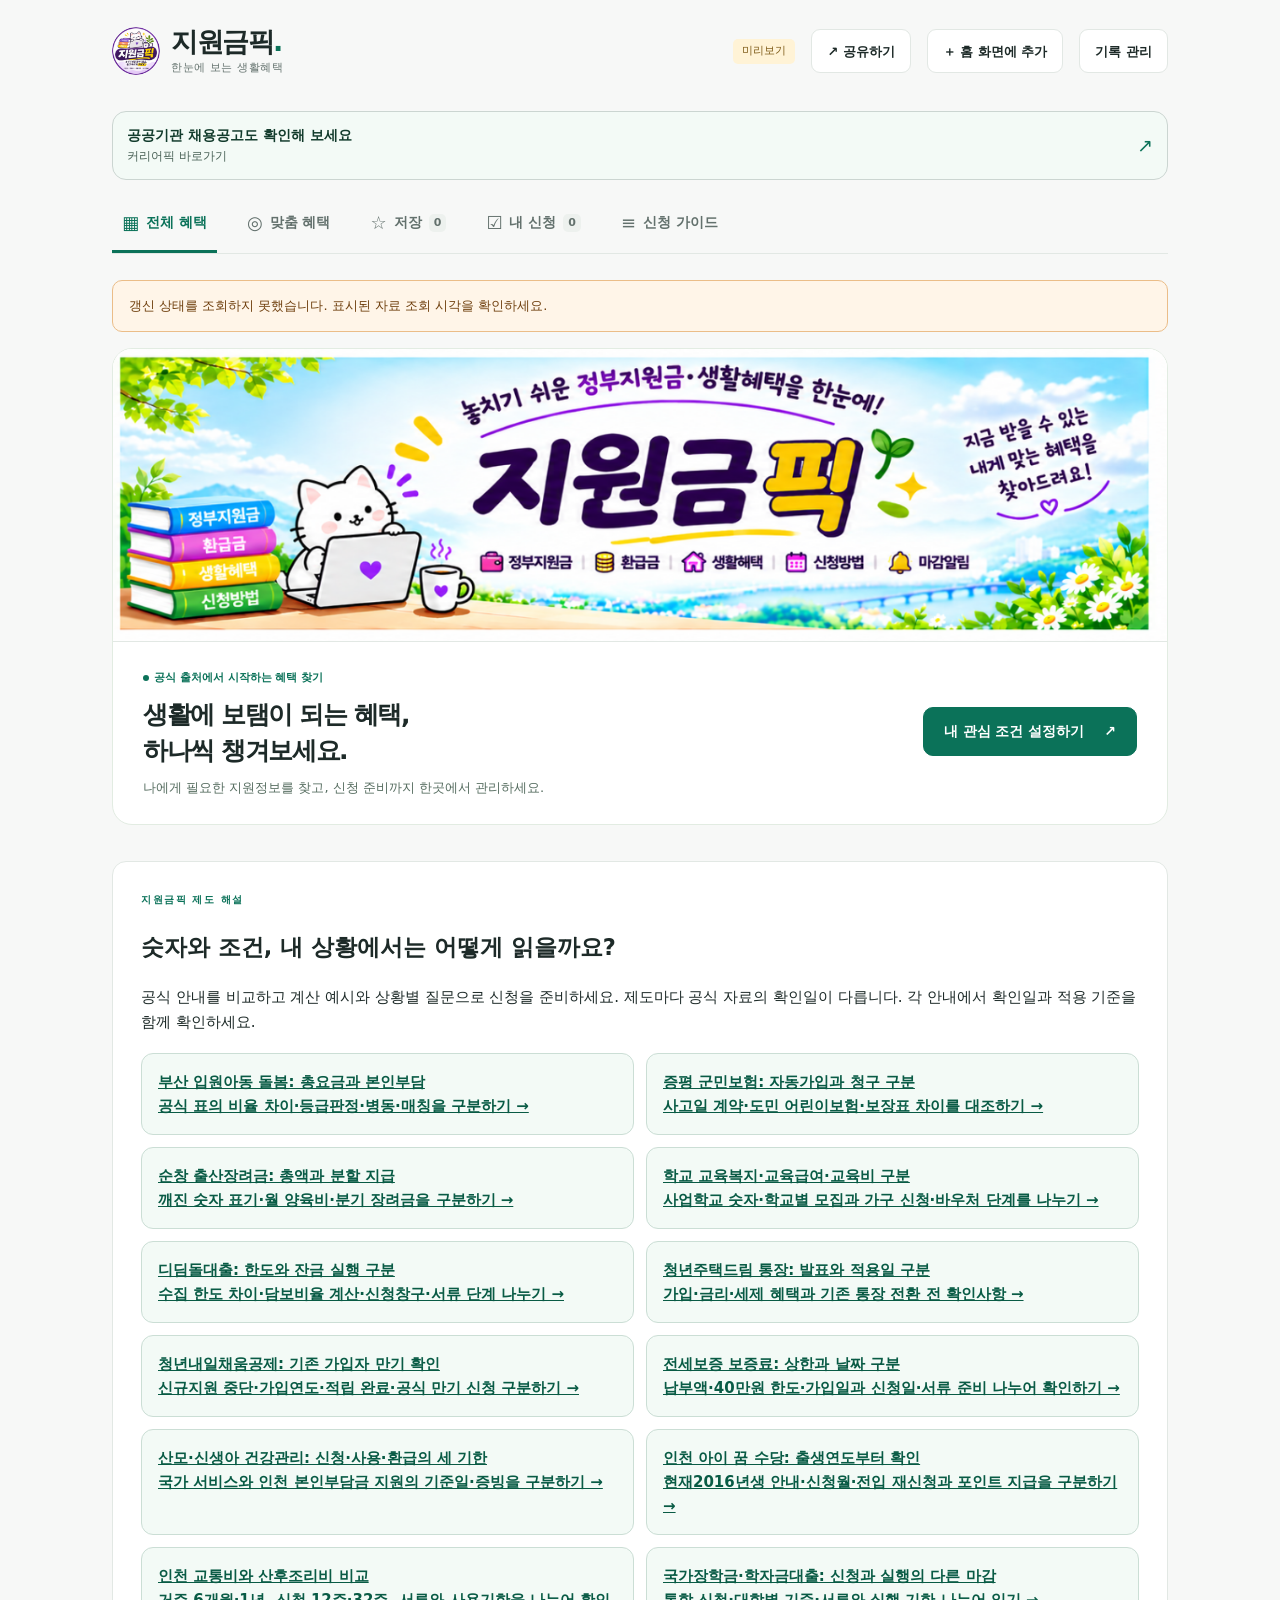
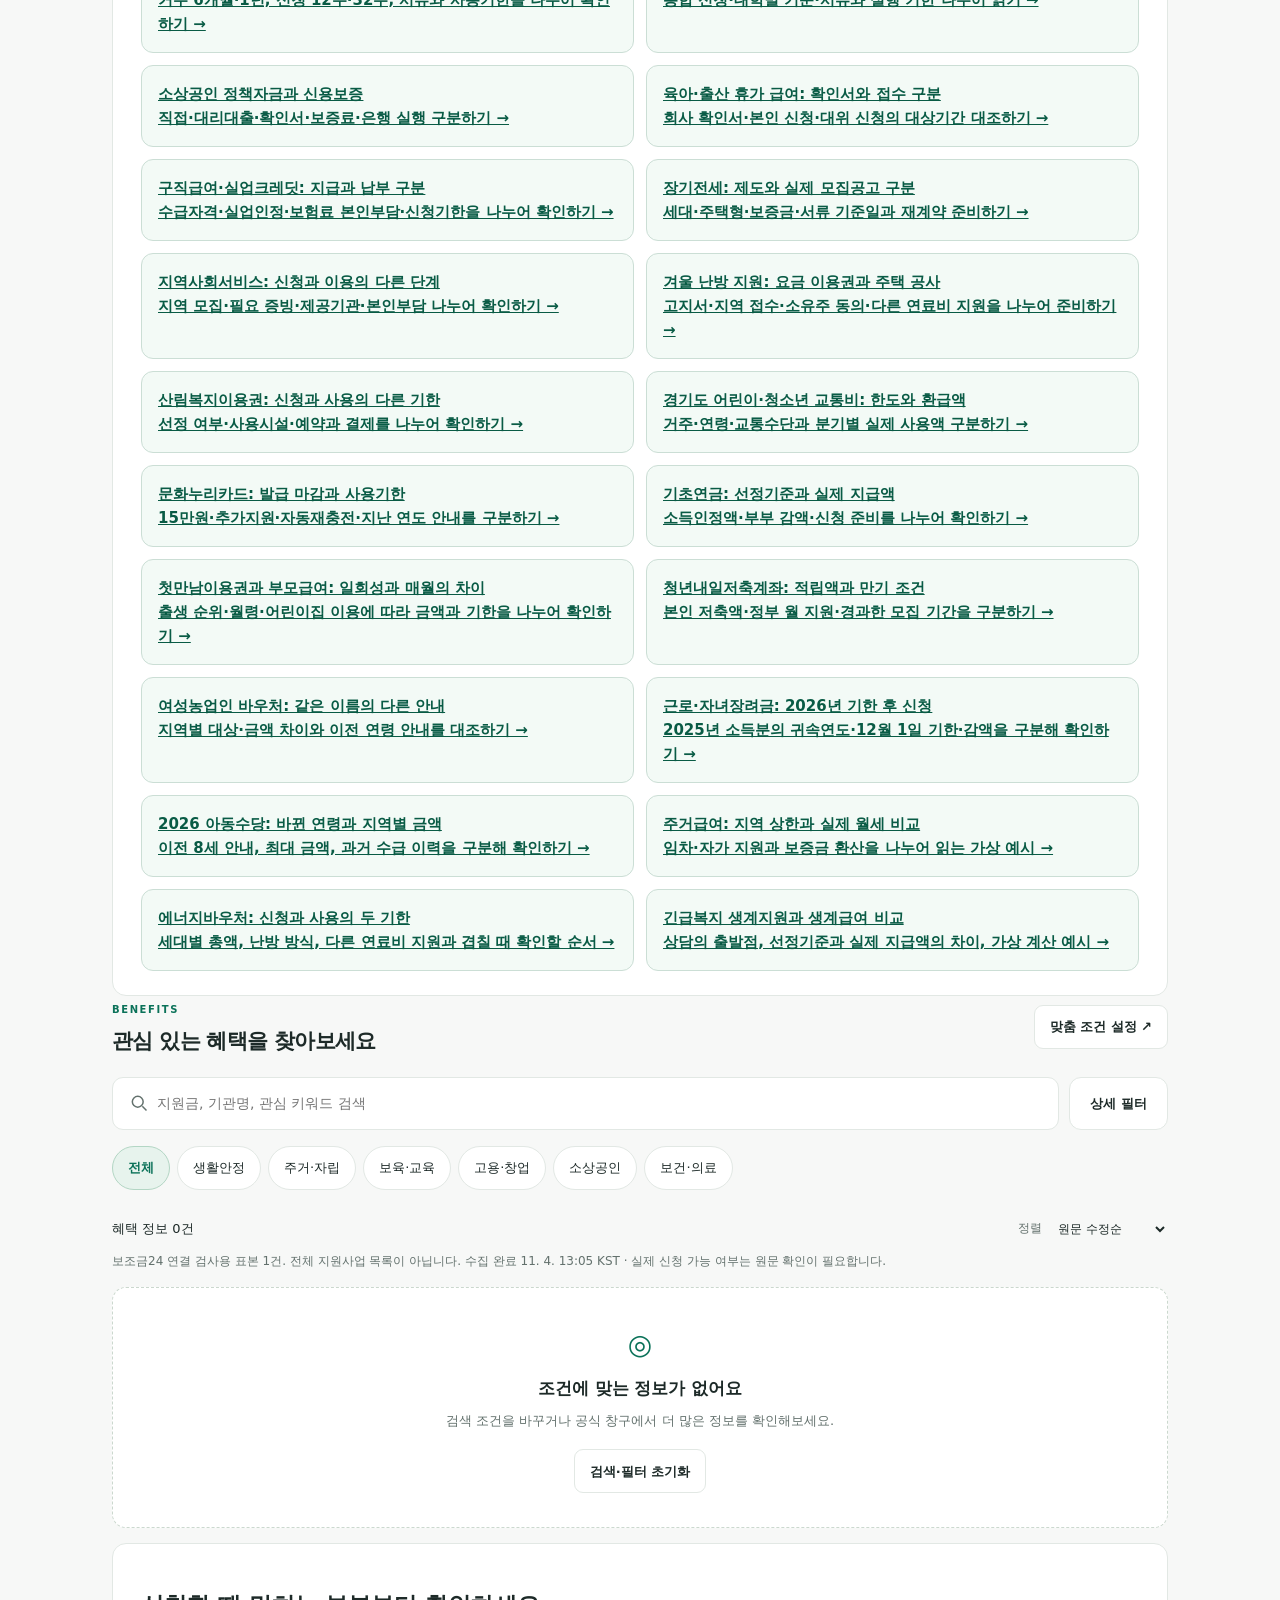
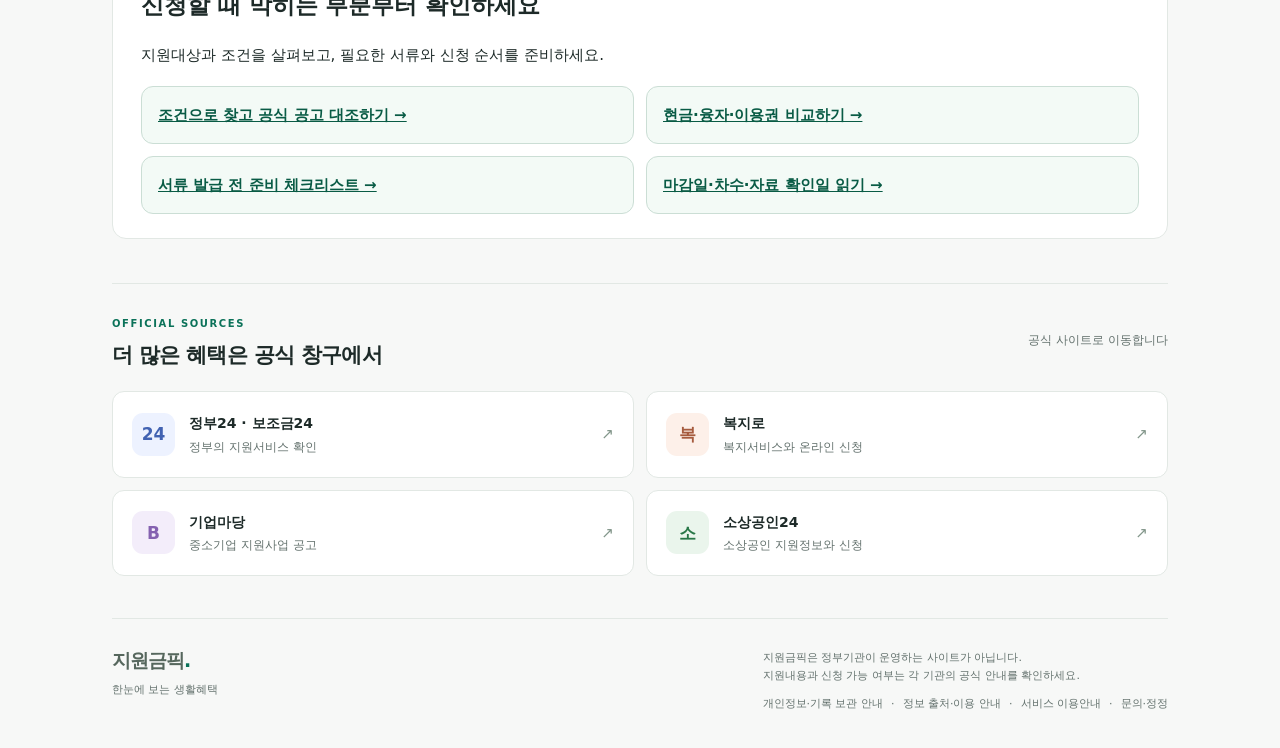
==== index.html @ d8378f36 "content: explain three source amount ambiguities without rewriting raw benefits" ====
<!doctype html>
<html lang="ko" data-theme="light">
<head>
  <meta charset="utf-8">
  <meta name="viewport" content="width=device-width, initial-scale=1, viewport-fit=cover">
  <title>지원금픽 · 한눈에 보는 생활혜택</title>
  <meta name="description" content="정부지원금, 생활혜택과 소상공인 지원정보를 공식 출처로 확인하고 관심 혜택과 신청 준비를 관리하세요.">
  <meta name="theme-color" content="#0b7259">
  <meta name="robots" content="noindex,nofollow">
  <link rel="icon" href="supportpick-badge.png" type="image/png">
  <link rel="stylesheet" href="careerpick-base.css">
  <link rel="stylesheet" href="styles.css?v=20261106-delete2">
  <link rel="manifest" href="manifest.webmanifest">
  <link rel="apple-touch-icon" href="app-icon-180.png">
  <meta name="apple-mobile-web-app-title" content="지원금픽">
  <script src="app-features.js" defer></script>
  <script src="data.js" defer></script>
  <script src="feed-loader.js" defer></script>
  <script src="core.js" defer></script>
  <script src="editorial-data.js" defer></script>
  <script src="editorials.js" defer></script>
  <script src="app.js?v=20261106-delete2" defer></script>

<style id="cross-site-banner-style">.cross-site-banner{display:flex;align-items:center;justify-content:space-between;gap:12px;margin:14px auto;padding:12px 14px;border:1px solid #cbd5d1;border-radius:14px;background:#f3faf6;color:#123b2c;text-decoration:none;max-width:1100px}.cross-site-banner:hover,.cross-site-banner:focus-visible{outline:2px solid #0b7259;outline-offset:2px}.cross-site-banner strong{display:block;font-size:14px}.cross-site-banner small{display:block;font-size:12px;color:#4a6257}.cross-site-arrow{font-size:19px;color:#0b7259}@media(max-width:420px){.cross-site-banner{margin:10px 12px;padding:10px 12px}.cross-site-banner strong{font-size:13px}}</style>
</head>
<body>
<a class="skip" href="#main">본문 바로가기</a>
<div class="site-shell">
  <header class="header">
    <a class="brand" href="./" aria-label="지원금픽 처음으로"><img class="brand-badge" src="supportpick-badge.png" width="48" height="48" alt=""><span><strong>지원금픽<span class="brand-dot">.</span></strong><small>한눈에 보는 생활혜택</small></span></a>
    <div class="header-actions"><span class="preview-tag">미리보기</span><button class="quiet" type="button" data-share-site aria-label="지원금픽 공유하기">↗ 공유하기</button><button class="quiet" type="button" data-install-app>＋ 홈 화면에 추가</button><button class="quiet" id="recordsButton">기록 관리</button></div>
  </header>
<a class="cross-site-banner" href="https://kllollain-max.github.io/careerpick/?utm_source=supportpick&amp;utm_medium=referral&amp;utm_campaign=cross_site_banner" target="_blank" rel="noopener noreferrer" aria-label="커리어픽 새 탭에서 열기"><span><strong>공공기관 채용공고도 확인해 보세요</strong><small>커리어픽 바로가기</small></span><span class="cross-site-arrow" aria-hidden="true">↗</span></a>

  <nav class="main-nav" aria-label="주요 메뉴">
    <button data-tab="all" aria-current="page"><span class="nav-icon" aria-hidden="true">▦</span>전체 혜택</button>
    <button data-tab="matched"><span class="nav-icon" aria-hidden="true">◎</span>맞춤 혜택</button>
    <button data-tab="saved"><span class="nav-icon" aria-hidden="true">☆</span>저장<span id="savedCount" class="nav-count">0</span></button>
    <button data-tab="apps"><span class="nav-icon" aria-hidden="true">☑</span>내 신청<span id="appCount" class="nav-count">0</span></button>
    <button data-tab="guide"><span class="nav-icon" aria-hidden="true">≡</span>신청 가이드</button>
  </nav>
  <main id="main" tabindex="-1">
    <div id="storageWarning" class="warning" role="alert" hidden></div>
    <div id="feedWarning" class="warning" role="status" hidden></div>
    <section class="hero hero-branded" id="hero">
      <div class="brand-banner"><img src="supportpick-banner.png" width="2048" height="682" alt="지원금픽 — 정부지원금·환급금·생활혜택·신청방법" fetchpriority="high" decoding="async"></div>
      <div class="hero-content"><div class="hero-copy"><span class="eyebrow"><span class="status-dot"></span>공식 출처에서 시작하는 혜택 찾기</span><h1>생활에 보탬이 되는 혜택,<br>하나씩 챙겨보세요.</h1><p>나에게 필요한 지원정보를 찾고,<br class="mobile-only"> 신청 준비까지 한곳에서 관리하세요.</p></div><button class="primary" id="heroMatch">내 관심 조건 설정하기 <span aria-hidden="true">↗</span></button></div>

    </section>
    <section class="detail-block guide-hub" id="benefitAnalysis" aria-labelledby="analysisTitle"><span class="eyebrow">지원금픽 제도 해설</span><h2 id="analysisTitle">숫자와 조건, 내 상황에서는 어떻게 읽을까요?</h2><p>공식 안내를 비교하고 계산 예시와 상황별 질문으로 신청을 준비하세요. 제도마다 공식 자료의 확인일이 다릅니다. 각 안내에서 확인일과 적용 기준을 함께 확인하세요.</p><div class="guide-links"><a href="guides/busan-child-care-fee-vs-copayment-2026.html"><strong>부산 입원아동 돌봄: 총요금과 본인부담</strong><br>공식 표의 비율 차이·등급판정·병동·매칭을 구분하기 →</a><a href="guides/jeungpyeong-insurance-contract-vs-claim-2026.html"><strong>증평 군민보험: 자동가입과 청구 구분</strong><br>사고일 계약·도민 어린이보험·보장표 차이를 대조하기 →</a><a href="guides/sunchang-birth-total-vs-installments-2026.html"><strong>순창 출산장려금: 총액과 분할 지급</strong><br>깨진 숫자 표기·월 양육비·분기 장려금을 구분하기 →</a><a href="guides/school-welfare-vs-education-benefit-2026.html"><strong>학교 교육복지·교육급여·교육비 구분</strong><br>사업학교 숫자·학교별 모집과 가구 신청·바우처 단계를 나누기 →</a><a href="guides/didimdol-cap-collateral-and-closing-2026.html"><strong>디딤돌대출: 한도와 잔금 실행 구분</strong><br>수집 한도 차이·담보비율 계산·신청창구·서류 단계 나누기 →</a><a href="guides/youth-housing-account-announcement-tax-conversion-2026.html"><strong>청년주택드림 통장: 발표와 적용일 구분</strong><br>가입·금리·세제 혜택과 기존 통장 전환 전 확인사항 →</a><a href="guides/youth-mutual-aid-closed-enrollment-maturity-2026.html"><strong>청년내일채움공제: 기존 가입자 만기 확인</strong><br>신규지원 중단·가입연도·적립 완료·공식 만기 신청 구분하기 →</a><a href="guides/rental-guarantee-fee-cap-and-dates-2026.html"><strong>전세보증 보증료: 상한과 날짜 구분</strong><br>납부액·40만원 한도·가입일과 신청일·서류 준비 나누어 확인하기 →</a><a href="guides/maternal-service-application-use-refund-2026.html"><strong>산모·신생아 건강관리: 신청·사용·환급의 세 기한</strong><br>국가 서비스와 인천 본인부담금 지원의 기준일·증빙을 구분하기 →</a><a href="guides/incheon-child-dream-birth-year-2026.html"><strong>인천 아이 꿈 수당: 출생연도부터 확인</strong><br>현재2016년생 안내·신청월·전입 재신청과 포인트 지급을 구분하기 →</a><a href="guides/incheon-pregnancy-transport-vs-postpartum-2026.html"><strong>인천 교통비와 산후조리비 비교</strong><br>거주 6개월·1년, 신청 12주·32주, 서류와 사용기한을 나누어 확인하기 →</a><a href="guides/scholarships-vs-student-loan-steps-2026.html"><strong>국가장학금·학자금대출: 신청과 실행의 다른 마감</strong><br>통합 신청·대학별 기준·서류와 실행 기한 나누어 읽기 →</a><a href="guides/small-business-loan-vs-guarantee-2026.html"><strong>소상공인 정책자금과 신용보증</strong><br>직접·대리대출·확인서·보증료·은행 실행 구분하기 →</a><a href="guides/leave-benefit-claim-checklist-2026.html"><strong>육아·출산 휴가 급여: 확인서와 접수 구분</strong><br>회사 확인서·본인 신청·대위 신청의 대상기간 대조하기 →</a><a href="guides/unemployment-benefit-vs-pension-credit-2026.html"><strong>구직급여·실업크레딧: 지급과 납부 구분</strong><br>수급자격·실업인정·보험료 본인부담·신청기한을 나누어 확인하기 →</a><a href="guides/long-term-lease-notice-checklist-2026.html"><strong>장기전세: 제도와 실제 모집공고 구분</strong><br>세대·주택형·보증금·서류 기준일과 재계약 준비하기 →</a><a href="guides/local-social-service-application-vs-use-2026.html"><strong>지역사회서비스: 신청과 이용의 다른 단계</strong><br>지역 모집·필요 증빙·제공기관·본인부담 나누어 확인하기 →</a><a href="guides/winter-bills-vs-home-improvement-2026.html"><strong>겨울 난방 지원: 요금 이용권과 주택 공사</strong><br>고지서·지역 접수·소유주 동의·다른 연료비 지원을 나누어 준비하기 →</a><a href="guides/forest-voucher-application-vs-use-2026.html"><strong>산림복지이용권: 신청과 사용의 다른 기한</strong><br>선정 여부·사용시설·예약과 결제를 나누어 확인하기 →</a><a href="guides/gyeonggi-child-transport-cap-2026.html"><strong>경기도 어린이·청소년 교통비: 한도와 환급액</strong><br>거주·연령·교통수단과 분기별 실제 사용액 구분하기 →</a><a href="guides/culture-card-deadlines-2026.html"><strong>문화누리카드: 발급 마감과 사용기한</strong><br>15만원·추가지원·자동재충전·지난 연도 안내를 구분하기 →</a><a href="guides/basic-pension-amounts-2026.html"><strong>기초연금: 선정기준과 실제 지급액</strong><br>소득인정액·부부 감액·신청 준비를 나누어 확인하기 →</a><a href="guides/first-meeting-vs-parent-benefit-2026.html"><strong>첫만남이용권과 부모급여: 일회성과 매월의 차이</strong><br>출생 순위·월령·어린이집 이용에 따라 금액과 기한을 나누어 확인하기 →</a><a href="guides/youth-savings-contribution-2026.html"><strong>청년내일저축계좌: 적립액과 만기 조건</strong><br>본인 저축액·정부 월 지원·경과한 모집 기간을 구분하기 →</a><a href="guides/women-farmer-voucher-records-2026.html"><strong>여성농업인 바우처: 같은 이름의 다른 안내</strong><br>지역별 대상·금액 차이와 이전 연령 안내를 대조하기 →</a><a href="guides/earned-income-credit-late-2026.html"><strong>근로·자녀장려금: 2026년 기한 후 신청</strong><br>2025년 소득분의 귀속연도·12월 1일 기한·감액을 구분해 확인하기 →</a><a href="guides/child-allowance-2026.html"><strong>2026 아동수당: 바뀐 연령과 지역별 금액</strong><br>이전 8세 안내, 최대 금액, 과거 수급 이력을 구분해 확인하기 →</a><a href="guides/housing-benefit-2026.html"><strong>주거급여: 지역 상한과 실제 월세 비교</strong><br>임차·자가 지원과 보증금 환산을 나누어 읽는 가상 예시 →</a><a href="guides/energy-voucher-2026.html"><strong>에너지바우처: 신청과 사용의 두 기한</strong><br>세대별 총액, 난방 방식, 다른 연료비 지원과 겹칠 때 확인할 순서 →</a><a href="guides/emergency-vs-livelihood-2026.html"><strong>긴급복지 생계지원과 생계급여 비교</strong><br>상담의 출발점, 선정기준과 실제 지급액의 차이, 가상 계산 예시 →</a></div></section>
    <section id="browseSection" aria-labelledby="sectionTitle">
      <div class="section-heading"><div><span class="eyebrow" id="sectionEyebrow">BENEFITS</span><h2 id="sectionTitle">관심 있는 혜택을 찾아보세요</h2></div><button class="quiet" id="preferencesButton">맞춤 조건 설정 <span aria-hidden="true">↗</span></button></div>
      <form class="searchbar" id="searchForm" role="search"><label class="search"><svg width="20" height="20" viewBox="0 0 24 24" fill="none" stroke="currentColor" stroke-width="1.8" aria-hidden="true"><circle cx="10.5" cy="10.5" r="6.5"/><path d="m16 16 5 5"/></svg><input id="query" type="search" aria-label="혜택 검색" placeholder="지원금, 기관명, 관심 키워드 검색" autocomplete="off"></label><button class="fbtn" id="filterToggle" type="button" aria-expanded="false" aria-controls="filterPanel">상세 필터</button></form>
      <div class="categories" id="categories" aria-label="혜택 분야"></div>
      <div class="filters" id="filterPanel" hidden>
        <label>관련 지역 <select id="region"><option value="">모든 지역</option><option>강원</option><option>서울</option><option>경기</option><option>인천</option><option>부산</option><option>대구</option><option>광주</option><option>대전</option><option>울산</option><option>세종</option><option>충북</option><option>충남</option><option>전북</option><option>전남</option><option>경북</option><option>경남</option><option>제주</option></select></label>
        <label>안내 대상 <select id="audience"><option value="">모든 대상</option></select></label>
        <label>지원 방식 <select id="supportType"><option value="">모든 방식</option><option>현금</option><option>이용권</option><option>현물</option><option>서비스</option><option>융자</option></select></label>
        <label>찾을 나이 <input id="age" type="number" min="0" max="120" inputmode="numeric" placeholder="예: 35"></label>
        <label>가구 특성 <select id="household"><option value="">모든 가구</option><option>1인가구</option><option>한부모·조손가정</option><option>다자녀가구</option><option>무주택세대</option><option>다문화가족</option><option>북한이탈주민</option><option>신규전입</option><option>확대가족</option></select></label>
        <label>신청기간 안내 <select id="periodState"><option value="">전체 안내</option><option value="dated">기한 내 날짜 안내 · 접수 확인</option><option value="ongoing">상시 안내 · 접수 확인</option><option value="budget_limited">예산 소진 여부 확인</option><option value="upcoming">안내 기간 전</option><option value="ended">안내 기한 경과</option><option value="unknown">기간 확인 필요</option></select></label>
        <label class="unknown-toggle"><input id="includeUnknown" type="checkbox" checked> 연령·가구 조건 미표기 자료 포함</label>
        <button type="button" class="quiet" id="resetFilters">검색·필터 초기화</button>
        <p class="data-note">연령·가구는 공식 API의 분류 조건입니다. 생년월일·소득을 입력하지 않으며 수급 자격을 판정하지 않습니다. 관련 지역은 소관기관의 지역 또는 원문 표기입니다. 지역 미제공 자료도 함께 표시하며 실제 거주·수급 조건을 확정하지 않습니다.</p>
      </div>
      <div id="matchNotice" class="context-note" hidden></div>
      <div class="results-line"><p id="resultCount" role="status" aria-live="polite"></p><label>정렬 <select id="sort"><option value="updated">원문 수정순</option><option value="deadline">기한순</option><option value="title">이름순</option></select></label></div>
      <p class="data-note" id="dataNote"></p><button id="feedRetry" class="quiet" type="button" hidden>전체 목록 다시 불러오기</button><div id="compareBar" class="compare-bar" hidden><p id="compareCount" role="status"></p><button id="compareOpen" class="primary" type="button">선택한 지원금 비교</button><button id="compareClear" class="quiet" type="button">선택 해제</button></div>
      <div id="list" class="benefit-list"></div>
    </section>
    <section id="guideSection" hidden aria-labelledby="guideTitle"><div class="section-heading"><div><span class="eyebrow">APPLICATION GUIDE</span><h2 id="guideTitle">신청 전, 이 순서로 확인하세요</h2></div></div><div class="guide-steps"><article><span>01</span><h3>공식 공고 확인</h3><p>대상·지원내용·신청기간을 원문에서 확인하세요. 접수 상황은 달라질 수 있어요.</p></article><article><span>02</span><h3>조건과 서류 점검</h3><p>연령·소득·거주지 등 세부 조건과 구비서류를 확인하세요.</p></article><article><span>03</span><h3>공식 창구에서 신청</h3><p>신청은 기관의 공식 사이트나 방문 창구에서 진행하세요.</p></article><article><span>04</span><h3>진행 상태 기록</h3><p>지원금픽의 ‘내 신청’에서 준비·접수·결과를 직접 기록할 수 있어요.</p></article></div><p class="context-note">맞춤 결과는 선택한 관심 조건이 비슷한 정보입니다. 실제 수급 자격이나 선정 여부를 판정하지 않습니다.</p></section>
    <section class="detail-block guide-hub"><h2>신청할 때 막히는 부분부터 확인하세요</h2><p>지원대상과 조건을 살펴보고, 필요한 서류와 신청 순서를 준비하세요.</p><div class="guide-links"><a href="guides/find-and-verify.html">조건으로 찾고 공식 공고 대조하기 →</a><a href="guides/compare-benefits.html">현금·융자·이용권 비교하기 →</a><a href="guides/application-checklist.html">서류 발급 전 준비 체크리스트 →</a><a href="guides/deadlines-and-updates.html">마감일·차수·자료 확인일 읽기 →</a></div></section>
    <!-- STATIC_DISCOVERY -->
    <section id="detailSection" hidden aria-labelledby="detailTitle" class="detail-section"></section>
    <section class="portal-section" id="portals" aria-labelledby="portalsTitle"><div class="section-heading"><div><span class="eyebrow">OFFICIAL SOURCES</span><h2 id="portalsTitle">더 많은 혜택은 공식 창구에서</h2></div><span class="muted">공식 사이트로 이동합니다</span></div><div class="portal-grid">
      <a href="https://plus.gov.kr/" target="_blank" rel="noopener noreferrer"><span class="portal-icon blue" aria-hidden="true">24</span><div><strong>정부24 · 보조금24</strong><p>정부의 지원서비스 확인</p></div><span aria-hidden="true">↗</span></a>
      <a href="https://www.bokjiro.go.kr/" target="_blank" rel="noopener noreferrer"><span class="portal-icon coral" aria-hidden="true">복</span><div><strong>복지로</strong><p>복지서비스와 온라인 신청</p></div><span aria-hidden="true">↗</span></a>
      <a href="https://www.bizinfo.go.kr/web/index.do" target="_blank" rel="noopener noreferrer"><span class="portal-icon violet" aria-hidden="true">B</span><div><strong>기업마당</strong><p>중소기업 지원사업 공고</p></div><span aria-hidden="true">↗</span></a>
      <a href="https://www.sbiz24.kr/" target="_blank" rel="noopener noreferrer"><span class="portal-icon green" aria-hidden="true">소</span><div><strong>소상공인24</strong><p>소상공인 지원정보와 신청</p></div><span aria-hidden="true">↗</span></a>
    </div></section>
  </main>
  <footer><div><strong>지원금픽<span class="brand-dot">.</span></strong><p>한눈에 보는 생활혜택</p></div><div><p>지원금픽은 정부기관이 운영하는 사이트가 아닙니다.<br>지원내용과 신청 가능 여부는 각 기관의 공식 안내를 확인하세요.</p><a href="privacy.html">개인정보·기록 보관 안내</a><span class="footer-sep">·</span><a href="about.html">정보 출처·이용 안내</a><span class="footer-sep">·</span><a href="terms.html">서비스 이용안내</a><span class="footer-sep">·</span><a href="contact.html">문의·정정</a></div></footer>
</div>
<dialog id="preferencesDialog" aria-labelledby="preferencesTitle"><form id="preferencesForm"><div class="dialog-header"><h2 id="preferencesTitle">내 관심 조건</h2><button type="button" class="icon-button" data-close-dialog aria-label="닫기">×</button></div><p class="muted">민감한 개인정보 없이 관심 조건만 저장합니다.</p><label>관심 지역 <select id="prefRegion"><option value="">모든 지역</option><option>강원</option><option>서울</option><option>경기</option><option>인천</option><option>부산</option><option>대구</option><option>광주</option><option>대전</option><option>울산</option><option>세종</option><option>충북</option><option>충남</option><option>전북</option><option>전남</option><option>경북</option><option>경남</option><option>제주</option></select></label><label>관심 분야 <select id="prefCategory"><option value="">모든 분야</option><option>생활안정</option><option>주거·자립</option><option>보육·교육</option><option>고용·창업</option><option>소상공인</option><option>보건·의료</option></select></label><p class="context-note">검색 편의를 위한 조건입니다. 실제 지원 자격은 공식 공고에서 확인하세요.</p><div class="dialog-actions"><button class="quiet" type="button" data-close-dialog>닫기</button><button class="primary" type="submit">저장하고 혜택 보기</button></div><p class="form-error" id="preferencesError" role="alert"></p></form></dialog>
<dialog id="recordsDialog" aria-labelledby="recordsTitle"><div class="dialog-header"><h2 id="recordsTitle">내 기록 관리</h2><button class="icon-button" data-close-dialog aria-label="닫기">×</button></div><p>저장한 혜택·신청 상태·메모·관심 조건은 이 브라우저에 보관됩니다. 기기를 바꾸기 전 백업하세요.</p><div class="record-actions"><button class="primary" id="exportButton">내 기록 백업(JSON)</button><label class="file-button">백업 가져오기<input id="importInput" type="file" accept="application/json,.json"></label></div><details id="backupFallback"><summary>파일 저장이 어려우면 텍스트로 백업</summary><button class="quiet" id="showBackupText">현재 기록을 텍스트로 보기</button><label>백업 JSON 텍스트<textarea id="backupText" rows="6" spellcheck="false" placeholder="백업 텍스트를 복사해 보관하거나 붙여넣어 가져오세요."></textarea></label><button class="quiet" id="importTextButton">이 텍스트 가져오기</button></details><p class="context-note">지원금픽 전용 백업만 가져올 수 있습니다. 기존 기록을 우선 보존하며 없는 항목만 추가합니다.</p><p class="form-error" id="recordsError" role="alert"></p></dialog>
<dialog id="compareDialog" aria-labelledby="compareTitle"><div class="dialog-header"><h2 id="compareTitle">지원금 비교</h2><button class="icon-button" type="button" data-close-dialog aria-label="비교 닫기">×</button></div><p>공식 API 안내를 나란히 표시합니다. 중복 수급 가능 여부·지급액·개인 자격을 확정하지 않습니다.</p><div id="compareContent" aria-live="polite"></div></dialog>
<div id="toast" role="status" aria-live="polite" hidden></div>
<noscript><p class="warning">혜택 검색과 개인 기록 관리는 JavaScript가 필요합니다. 공식 사이트 링크는 그대로 이용할 수 있습니다.</p></noscript>
</body>
</html>
---- careerpick-base.css ----
/* Reused from CareerPick backup 161b601c; see PROVENANCE.json. */

:root{
  --bg:#F5F7FB; --surface:#FFFFFF; --ink:#14213D; --muted:#5B6475; --line:#DFE4EE;
  --brand:#1F3FBF; --brand-soft:#E6EBFB; --hot:#D92D2A; --hot-soft:#FDE8E7;
  --tile:#EEF1F6; --tile-ink:#3A4560; --closed:#9AA3B2; --chip:#F0F2F7; --star:#E8A400;
  --green:#0E7C5B; --green-soft:#E1F4EC;
  box-sizing:border-box;
  padding-top:env(safe-area-inset-top,0px); padding-bottom:env(safe-area-inset-bottom,0px);
}
@media (prefers-color-scheme: dark){
  :root:not([data-theme="light"]){
    --bg:#0F1524; --surface:#172036; --ink:#E8ECF5; --muted:#9AA6BD; --line:#2A3550;
    --brand:#7C95FF; --brand-soft:#212C4D; --hot:#FF6B66; --hot-soft:#3A1F27;
    --tile:#1E2840; --tile-ink:#C3CBDD; --closed:#5E6880; --chip:#212B44; --star:#FFC233;
    --green:#4CD3A5; --green-soft:#15332B;
  }
}
:root[data-theme="dark"]{
  --bg:#0F1524; --surface:#172036; --ink:#E8ECF5; --muted:#9AA6BD; --line:#2A3550;
  --brand:#7C95FF; --brand-soft:#212C4D; --hot:#FF6B66; --hot-soft:#3A1F27;
  --tile:#1E2840; --tile-ink:#C3CBDD; --closed:#5E6880; --chip:#212B44; --star:#FFC233;
  --green:#4CD3A5; --green-soft:#15332B;
}
*,*::before,*::after{box-sizing:inherit}
html{scroll-padding-top:env(safe-area-inset-top,0px)}
body{margin:0;background:var(--bg);color:var(--ink);font-family:"IBM Plex Sans KR","Apple SD Gothic Neo","Malgun Gothic",system-ui,sans-serif;font-size:15px;line-height:1.5;-webkit-font-smoothing:antialiased}
button{font:inherit;color:inherit}
.wrap{max-width:720px;margin:0 auto;padding:0 14px 40px}

/* 헤더: 첫 화면에 카드가 2~3개 보이도록 압축 */
header{padding:12px 0 8px;display:flex;align-items:center;gap:10px}
.logo{width:38px;height:38px;border-radius:10px;background:var(--brand);color:#fff;display:grid;place-items:center;font-family:"Black Han Sans",sans-serif;font-size:12px;line-height:1.05;text-align:center;flex:none}
h1{margin:0;font-family:"Black Han Sans","IBM Plex Sans KR",sans-serif;font-weight:400;font-size:21px;letter-spacing:-.3px;line-height:1.15}
.sub{font-size:12px;color:var(--muted);margin-top:2px}

/* 검색창 + 필터 */
.searchbar{display:flex;gap:8px;margin:4px 0 10px}
.search{flex:1;min-width:0;display:flex;align-items:center;gap:8px;background:var(--surface);border:1px solid var(--line);border-radius:12px;padding:0 12px}
.search svg{flex:none;color:var(--muted)}
.search input{flex:1;min-width:0;border:0;background:none;color:var(--ink);font:inherit;padding:11px 0;outline:none}
.search:focus-within{border-color:var(--brand)}
.fbtn{flex:none;border:1px solid var(--line);background:var(--surface);border-radius:12px;padding:0 14px;font-weight:600;font-size:14px;cursor:pointer;position:relative}
.fbtn[data-on="true"]::after{content:"";position:absolute;top:8px;right:8px;width:7px;height:7px;border-radius:50%;background:var(--brand)}
.panel{display:none;margin:-2px 0 10px;padding:12px 14px;background:var(--surface);border:1px solid var(--line);border-radius:12px}
.panel.open{display:block}
.panel .h{display:block;font-size:12px;font-weight:600;color:var(--muted);margin:10px 0 6px}
.panel .h:first-child{margin-top:0}
.chips{display:flex;flex-wrap:wrap;gap:6px}
.chip{appearance:none;border:1px solid var(--line);background:var(--bg);font-size:13px;padding:5px 11px;border-radius:999px;cursor:pointer}
.chip[aria-pressed="true"]{background:var(--brand);border-color:var(--brand);color:#fff}
.reset{margin-top:12px;appearance:none;border:0;background:none;color:var(--muted);font-size:13px;text-decoration:underline;cursor:pointer;padding:0}

/* 탭: 잘리면 오른쪽 페이드로 스크롤 힌트 */
.tabs-wrap{position:sticky;top:env(safe-area-inset-top,0px);z-index:5;background:var(--bg);border-bottom:1px solid var(--line)}
.tabs-wrap::after{content:"";position:absolute;top:0;right:0;bottom:1px;width:36px;background:linear-gradient(to right,transparent,var(--bg));pointer-events:none;opacity:0;transition:opacity .2s}
.tabs-wrap.more::after{opacity:1}
.tabs{display:flex;overflow-x:auto;scrollbar-width:none}
.tabs::-webkit-scrollbar{display:none}
.tab{appearance:none;border:0;background:none;color:var(--muted);font-weight:600;font-size:14px;padding:11px 9px;white-space:nowrap;border-bottom:3px solid transparent;cursor:pointer}
.tab .n{font-weight:500;font-size:12px;margin-left:2px}
.tab[aria-selected="true"]{color:var(--brand);border-bottom-color:var(--brand)}

.summary{margin:10px 2px 8px;font-size:13px;color:var(--muted)}
.summary b{color:var(--ink)}
.summary .hot{color:var(--hot);font-weight:700}
.list{list-style:none;margin:0;padding:0;display:flex;flex-direction:column;gap:8px}

/* 채용공고 카드: 기관명 → 공고명 → 조건 칩 → 마감 */
.card{background:var(--surface);border:1px solid var(--line);border-radius:14px}
.job .main{display:flex;gap:12px;padding:12px 12px 8px;color:inherit;text-decoration:none}
.dd{flex:none;width:58px;border-radius:10px;display:flex;flex-direction:column;align-items:center;justify-content:center;padding:8px 0;text-align:center;background:var(--tile);color:var(--tile-ink);align-self:flex-start;min-height:62px}
.dd .big{font-family:"Black Han Sans",sans-serif;font-size:21px;line-height:1}
.dd .sm{font-size:10.5px;margin-top:4px;font-weight:600}
.dd.hot{background:var(--hot-soft);color:var(--hot)}
.dd.closed{background:var(--bg);color:var(--closed)}
.dd .big.dday{font-size:16px}
.dd.none .big{font-size:13px;font-family:inherit;font-weight:700}
.body{min-width:0;flex:1}
.org{font-size:13px;font-weight:700;color:var(--brand);display:flex;gap:6px;align-items:center;flex-wrap:wrap}
.org .rg{color:var(--muted);font-weight:500}
.new{font-size:10px;font-weight:700;color:#fff;background:var(--hot);border-radius:4px;padding:0 4px;line-height:16px}
.title{margin:2px 0 6px;font-size:15.5px;font-weight:700;line-height:1.38;word-break:keep-all}
.tags{display:flex;flex-wrap:wrap;gap:4px;margin-bottom:6px}
.tag{font-size:12px;background:var(--chip);color:var(--ink);border-radius:6px;padding:1px 7px}
.tag.n{font-weight:700}
.due{font-size:13px;font-weight:600}
.due.hot{color:var(--hot)}
.due.closed{color:var(--closed);font-weight:500}
.actions{display:flex;border-top:1px solid var(--line)}
.actions > *{flex:1;display:flex;align-items:center;justify-content:center;gap:4px;padding:9px 4px;font-size:12.5px;color:var(--muted);text-decoration:none;background:none;border:0;cursor:pointer;white-space:nowrap}
.actions > * + *{border-left:1px solid var(--line)}
.save[aria-pressed="true"]{color:var(--star);font-weight:700}
.is-closed .title,.is-closed .org{color:var(--closed)}
---- styles.css ----
:root{--bg:#f7f8f7;--surface:#fff;--ink:#1d2a28;--muted:#63716d;--line:#e2e8e4;--brand:#0b7259;--brand-soft:#e7f3ed;--tile:#edf1ee;--tile-ink:#42584d;--chip:#f0f5f2;--green:#0b7259;--green-soft:#e5f3eb;color-scheme:light}
body{font-family:"Pretendard","Apple SD Gothic Neo","Malgun Gothic",system-ui,sans-serif;line-height:1.65;font-size:15px}a{color:var(--brand)}button,a,input,select,textarea{-webkit-tap-highlight-color:transparent}button{cursor:pointer}button:disabled{opacity:.5;cursor:not-allowed}input,select,textarea{font:inherit}input,textarea{width:100%;border:1px solid var(--line);border-radius:10px;padding:11px 12px;color:var(--ink);background:var(--surface)}select{max-width:100%;min-height:44px;border:1px solid var(--line);padding:8px 30px 8px 12px;border-radius:9px;background:var(--surface);color:var(--ink)}button{min-height:44px}a,button,input,select,textarea{scroll-margin-top:24px}.skip{position:fixed;top:-100px;left:20px;background:var(--brand);color:white;z-index:100;padding:10px 20px}.skip:focus{top:10px}.site-shell{max-width:1120px;padding:0 32px;margin:auto}.header{padding:26px 0 20px;justify-content:space-between}.brand{display:flex;gap:11px;align-items:center;text-decoration:none;color:var(--ink)}.brand strong{font-size:27px;font-weight:850;letter-spacing:-1.5px;line-height:1.2}.brand small{display:block;font-size:11px;color:var(--muted);letter-spacing:.6px}.brand-dot{color:var(--brand)}.header-actions{display:flex;align-items:center;gap:16px}.preview-tag{font-size:11px;background:#fff3d6;color:#7e5b18;padding:3px 9px;border-radius:5px}.quiet{border:1px solid var(--line);border-radius:9px;padding:8px 15px;background:var(--surface);color:var(--ink);font-weight:600;font-size:13px}.primary{border:1px solid var(--brand);background:var(--brand);color:white;border-radius:10px;padding:12px 20px;display:inline-flex;align-items:center;justify-content:center;gap:20px;text-decoration:none;font-size:14px;font-weight:700}.main-nav{display:flex;gap:20px;border-bottom:1px solid var(--line);margin-bottom:26px}.main-nav button{border:0;border-bottom:3px solid transparent;background:none;padding:14px 10px 13px;color:var(--muted);font-size:14px;font-weight:650;display:flex;gap:7px;align-items:center;white-space:nowrap}.main-nav button[aria-current="page"]{color:var(--brand);border-bottom-color:var(--brand)}.nav-icon{font-size:18px;font-weight:500}.nav-count{font-size:11px;background:var(--tile);border-radius:5px;padding:0 5px}.hero{background:#edf4ed;border:1px solid #e2ece2;border-radius:20px;min-height:302px;padding:34px 42px;display:flex;justify-content:space-between;position:relative;overflow:hidden;gap:20px;margin-bottom:36px}.hero h1{font-family:inherit;font-size:32px;font-weight:800;line-height:1.5;letter-spacing:-1.4px;margin:11px 0}.hero p{font-size:14px;color:#566d60;margin:0 0 20px}.eyebrow{font-size:10px;letter-spacing:1.6px;font-weight:700;color:var(--brand)}.hero .eyebrow{font-size:11px;letter-spacing:0}.status-dot{display:inline-block;width:6px;height:6px;background:var(--brand);border-radius:50%;margin-right:5px}.hero-visual{width:290px;min-width:240px;position:relative;align-self:center;height:230px}.hero-orbit{position:absolute;inset:0;border-radius:50%;background:#dcebdc}.benefit-ticket{position:absolute;left:44px;top:13px;width:172px;height:214px;background:#fffef4;transform:rotate(10deg);box-shadow:0 16px 30px #244f2b15;border-radius:15px;padding:22px;color:#164631;border:1px solid #e2e5d2}.ticket-label{font-size:11px;font-weight:700}.ticket-mark{display:block;font-size:64px;font-weight:900;line-height:1.2;letter-spacing:-4px;margin:9px 0}.ticket-mark span{font-size:26px;letter-spacing:-1px}.ticket-line{display:block;border-top:1px dashed #a5b8a2;margin:12px -22px}.ticket-caption{font-size:9px;white-space:nowrap;letter-spacing:-.3px}.ticket-stamp{position:absolute;top:11px;right:12px;font-size:20px;color:#9dab70}.float-tag{position:absolute;right:-5px;top:27px;padding:7px 13px;background:white;border-radius:9px;font-size:12px;font-weight:700;transform:rotate(-8deg);box-shadow:0 6px 16px #244f2b10}.float-tag b{color:var(--brand);margin-left:8px}.float-tag.second{top:auto;right:auto;left:-7px;bottom:30px;background:#ffe299;transform:rotate(-5deg)}.section-heading{display:flex;justify-content:space-between;align-items:center;gap:16px;margin-bottom:18px}.section-heading h2{font-size:21px;letter-spacing:-.7px;margin:4px 0 0;font-weight:750}.section-heading .muted{font-size:12px}.searchbar{gap:10px;margin:0 0 14px}.search{padding:0 16px;border-radius:11px}.search input{border:0;border-radius:0;padding:14px 0;font-size:14px}.fbtn{padding:0 20px;font-size:13px}.categories{display:flex;gap:7px;flex-wrap:wrap;margin:16px 0}.categories .chip{padding:8px 15px;font-size:13px;background:white}.categories .chip[aria-pressed="true"]{background:var(--brand-soft);color:var(--brand);border-color:#b3d6c4;font-weight:700}.filters{border:1px solid var(--line);border-radius:12px;padding:14px;background:#fff;display:flex;gap:16px;align-items:center;flex-wrap:wrap;margin:0 0 16px}.filters[hidden]{display:none}.filters label{font-size:13px;display:flex;gap:8px;align-items:center}.results-line{display:flex;justify-content:space-between;gap:10px;align-items:center;margin:20px 0 4px}.results-line p{font-size:13px;margin:0}.results-line label{color:var(--muted);font-size:12px;display:flex;gap:8px;align-items:center}.results-line select{border:0;background:none;font-size:12px;min-height:38px;padding-left:4px}.data-note{font-size:12px;color:var(--muted);margin:0 0 15px}.benefit-list{display:grid;grid-template-columns:repeat(3,minmax(0,1fr));gap:16px}.benefit-card{border:1px solid var(--line);border-radius:14px;background:white;display:flex;flex-direction:column;min-width:0}.card-content{padding:22px 21px;flex:1}.card-top{display:flex;justify-content:space-between;align-items:center;gap:8px}.badge{font-size:11px;display:inline-block;background:#f4f1e7;color:#7c6220;padding:3px 8px;border-radius:5px}.category-badge{background:var(--brand-soft);color:var(--brand);font-size:11px;padding:3px 8px;border-radius:5px;font-weight:600}.benefit-card h3{font-size:20px;letter-spacing:-.5px;line-height:1.5;margin:13px 0 6px}.title-link{appearance:none;background:none;border:0;text-align:left;font-size:inherit;font-weight:750;padding:0;color:var(--ink);line-height:inherit;min-height:0}.title-link:hover{color:var(--brand)}.organization{font-size:12px;color:var(--muted);margin:0 0 13px}.card-summary{font-size:13px;line-height:1.8;margin:0 0 18px;color:#4c5c55}.card-meta{display:grid;grid-template-columns:48px 1fr;gap:6px;font-size:12px;line-height:1.7;margin:0}.card-meta dt{color:var(--muted)}.card-meta dd{margin:0;overflow-wrap:anywhere}.card-actions{display:flex;border-top:1px solid var(--line)}.card-actions button{border:0;background:none;flex:1;font-size:12px;color:var(--muted);padding:12px 8px;min-width:0}.card-actions button+button{border-left:1px solid var(--line);color:var(--brand);font-weight:700}.card-actions .saved{color:var(--brand);font-weight:700}.match-reason{color:var(--brand);background:#f2f8f3;font-size:12px;padding:8px 10px;border-radius:7px;margin:14px 0 0}.empty-state{grid-column:1/-1;background:white;border:1px dashed #cbd8ce;border-radius:14px;padding:34px 20px;text-align:center}.empty-state .empty-mark{font-size:28px;color:var(--brand)}.empty-state h3{font-size:17px;margin:6px 0}.empty-state p{font-size:13px;color:var(--muted);margin:8px 0 18px}.context-note{font-size:13px;line-height:1.8;padding:14px 16px;background:#eef5f0;color:#3d5e4b;border-radius:10px;margin:12px 0}.warning{padding:14px 16px;border:1px solid #ebbd88;background:#fff5e8;border-radius:10px;color:#70400f;font-size:13px;margin:16px 0}.muted{color:var(--muted)}.portal-section{margin-top:44px;padding-top:26px;border-top:1px solid var(--line)}.portal-grid{display:grid;grid-template-columns:repeat(2,minmax(0,1fr));gap:12px}.portal-grid a{display:flex;align-items:center;gap:14px;padding:19px;background:white;border:1px solid var(--line);border-radius:12px;color:var(--ink);text-decoration:none}.portal-grid a>span:last-child{margin-left:auto;color:#82968a}.portal-grid a:hover{border-color:#7aaa93}.portal-icon{width:43px;height:43px;display:grid;place-items:center;flex:none;border-radius:11px;font-size:17px;font-weight:800}.blue{background:#edf2ff;color:#4162b2}.coral{background:#fdf0e9;color:#a65b3e}.violet{background:#f3edfa;color:#8461b0}.green{background:#eaf5ec;color:#287747}.portal-grid strong{font-size:14px}.portal-grid p{font-size:12px;color:var(--muted);margin:2px 0 0}footer{display:flex;justify-content:space-between;gap:30px;border-top:1px solid var(--line);margin-top:42px;padding:26px 0 34px;font-size:11px;color:var(--muted)}footer strong{font-size:19px;color:#56675d;letter-spacing:-1px}footer p{margin:4px 0 10px}footer a{color:var(--muted);text-decoration:none}.footer-sep{margin:0 8px}.guide-steps{display:grid;grid-template-columns:repeat(4,minmax(0,1fr));gap:12px}.guide-steps article{background:white;padding:22px;border:1px solid var(--line);border-radius:12px}.guide-steps article>span{font-size:12px;color:var(--brand);font-weight:700}.guide-steps h3{font-size:16px;margin:12px 0 8px}.guide-steps p{font-size:13px;color:var(--muted);margin:0}.detail-section{max-width:780px;margin:0 auto}.back-button{margin:2px 0 24px}.detail-header{background:white;border:1px solid var(--line);border-radius:16px;padding:28px}.detail-header h2{font-size:27px;letter-spacing:-1px;margin:14px 0 8px}.detail-header>p{font-size:14px;color:var(--muted);margin:0 0 20px}.detail-actions{display:flex;gap:8px;flex-wrap:wrap;margin-top:18px}.detail-block{background:white;border:1px solid var(--line);padding:24px 28px;border-radius:14px;margin-top:15px}.detail-block h3{font-size:17px;margin:0 0 12px}.source-text{white-space:pre-wrap;overflow-wrap:anywhere;font-size:14px;line-height:1.9;margin:0}.source-meta{font-size:12px;color:var(--muted)}.tracker-card{grid-column:1/-1;padding:22px;border:1px solid var(--line);border-radius:14px;background:white}.tracker-card h3{margin:0 0 4px;font-size:18px}.tracker-card p{font-size:12px;color:var(--muted)}.tracker-grid{display:grid;grid-template-columns:180px 1fr auto;gap:16px;align-items:end}.tracker-grid label{display:flex;flex-direction:column;gap:6px;font-size:12px}.tracker-grid textarea{min-height:90px;resize:vertical;font-size:14px}.tracker-grid select{width:100%}.draft-indicator{font-size:11px;color:var(--brand)}dialog{border:1px solid var(--line);border-radius:18px;padding:26px;width:min(480px,calc(100% - 28px));max-height:90dvh;overflow:auto;color:var(--ink)}dialog::backdrop{background:#14241bc0}dialog h2{font-size:21px;margin:0}dialog p{font-size:13px;line-height:1.8}dialog label{font-size:13px;display:flex;flex-direction:column;gap:6px;margin-top:18px}dialog select{width:100%}.dialog-header{display:flex;justify-content:space-between;align-items:center;gap:16px}.icon-button{background:var(--bg);border:1px solid var(--line);border-radius:9px;min-width:44px;font-size:22px}.dialog-actions{display:flex;gap:10px;justify-content:flex-end;margin-top:24px}.record-actions{display:flex;flex-direction:column;gap:14px;margin:20px 0}.file-button{position:relative;display:flex;align-items:center;justify-content:center;border:1px solid var(--line);border-radius:9px;min-height:46px;font-weight:700;background:#f6f8f6;margin:0!important;overflow:hidden}.file-button input{position:absolute;inset:0;opacity:0;cursor:pointer}.file-button:focus-within{outline:3px solid var(--brand);outline-offset:2px}.form-error{color:#a12e24;font-size:13px}#toast{position:fixed;bottom:30px;left:50%;transform:translateX(-50%);max-width:calc(100% - 28px);background:#1d3528;color:white;border-radius:12px;padding:12px 20px;box-shadow:0 5px 20px #0002;font-size:13px;z-index:50}.mobile-only{display:none}[hidden]{display:none!important}
@media(max-width:900px){.site-shell{padding:0 24px}.benefit-list{grid-template-columns:repeat(2,minmax(0,1fr))}.hero{padding:30px}.hero h1{font-size:29px}.hero-visual{transform:scale(.88);transform-origin:right center;min-width:215px;width:230px}.guide-steps{grid-template-columns:repeat(2,minmax(0,1fr))}.tracker-grid{grid-template-columns:150px 1fr}.tracker-grid button{grid-column:1/-1}}
@media(max-width:600px){.site-shell{padding:0 17px 75px}.header{padding:19px 0}.brand img{width:34px;height:34px}.brand strong{font-size:24px}.brand small{font-size:9px}.header-actions{gap:8px}.header-actions .quiet{padding:6px 10px;font-size:11px}.preview-tag{font-size:10px}.main-nav{position:fixed;z-index:20;bottom:0;left:0;right:0;margin:0;padding:5px 6px calc(5px + env(safe-area-inset-bottom));border-top:1px solid var(--line);border-bottom:0;background:white;gap:0;justify-content:space-around}.main-nav button{flex:1;min-width:0;flex-wrap:wrap;justify-content:center;font-size:10px;padding:5px 0;gap:0 3px;border:0}.main-nav .nav-icon{font-size:21px;flex-basis:100%;line-height:1.4}.nav-count{font-size:9px}.main-nav button[aria-current="page"]{background:#eff6f1;border-radius:7px}.hero{padding:25px 23px;min-height:270px;margin:4px 0 29px;border-radius:15px;gap:0}.hero-content{position:relative;z-index:1}.hero h1{font-size:25px;letter-spacing:-1.2px;line-height:1.52;margin:10px 0}.hero .eyebrow{font-size:10px}.hero p{font-size:12px;margin-bottom:17px;line-height:1.8;max-width:250px}.hero .primary{font-size:12px;padding:10px 12px;gap:12px}.hero-visual{position:absolute;right:-100px;bottom:-25px;opacity:.15;transform:rotate(-10deg) scale(.9);width:240px;pointer-events:none}.section-heading h2{font-size:19px;line-height:1.5}.section-heading{gap:8px;margin-bottom:16px}.section-heading .quiet{font-size:10px;white-space:nowrap;padding:7px 8px}.eyebrow{font-size:9px}.searchbar{gap:7px}.search{padding:0 11px}.search input{font-size:14px;padding:13px 0}.fbtn{font-size:11px;padding:0 10px}.categories{gap:6px;margin:13px 0}.categories .chip{padding:6px 11px;font-size:11px;min-height:35px}.filters{display:flex;flex-direction:column;align-items:stretch;gap:10px}.filters label{justify-content:space-between}.filters select{width:65%}.results-line{margin-top:16px}.results-line p{font-size:12px}.data-note{font-size:11px;line-height:1.8}.benefit-list{grid-template-columns:minmax(0,1fr);gap:12px}.card-content{padding:20px}.benefit-card h3{font-size:20px}.card-summary{font-size:13px;margin-bottom:16px}.card-meta{font-size:12px}.card-actions button{padding:11px;font-size:12px}.portal-section{margin-top:30px;padding-top:23px}.portal-section .section-heading{display:block}.portal-section .muted{display:block;font-size:11px;margin-top:6px}.portal-grid{grid-template-columns:minmax(0,1fr);gap:9px}.portal-grid a{padding:15px}.portal-icon{height:39px;width:39px}.portal-grid strong{font-size:13px}.portal-grid p{font-size:11px}footer{display:block;margin-top:30px;padding-top:22px}footer>div+div{margin-top:20px}.guide-steps{grid-template-columns:minmax(0,1fr)}.guide-steps article{padding:20px}.detail-header,.detail-block{padding:20px}.detail-header h2{font-size:24px}.detail-header .card-meta{grid-template-columns:50px 1fr}.detail-actions .primary{width:100%;padding:11px}.source-text{font-size:13px}.tracker-grid{grid-template-columns:minmax(0,1fr)}.tracker-card{padding:18px}.tracker-grid select{width:100%}.tracker-grid textarea{font-size:16px}dialog{padding:20px}dialog select{font-size:16px}#toast{bottom:92px;width:max-content;text-align:center}.context-note{font-size:12px}.mobile-only{display:block}}
@media(prefers-reduced-motion:reduce){*{scroll-behavior:auto!important}}

@media(max-width:360px){.hero{padding:22px 18px}.hero h1{font-size:22px;word-break:keep-all}.section-heading h2{font-size:18px;word-break:keep-all}}

/* User-provided artwork stays intact; this viewport removes its outer white margin. */
.brand .brand-badge{width:48px;height:48px;flex:none;object-fit:contain;border-radius:50%}
.hero.hero-branded{display:block;min-height:0;padding:0;background:#fff;gap:0}
.brand-banner{position:relative;overflow:hidden;aspect-ratio:1248/346;background:#fff}
.brand-banner img{position:absolute;display:block;width:164.102564%;max-width:none;height:auto;left:-30.769231%;top:-60.693642%}
.hero-branded .hero-content{display:flex;align-items:center;justify-content:space-between;gap:24px;padding:22px 30px 25px;border-top:1px solid var(--line)}
.hero-branded h1{font-size:25px;line-height:1.45;margin:8px 0}
.hero-branded p{margin:0;font-size:13px}
.hero-branded .primary{flex:none;white-space:nowrap}
@media(max-width:600px){
  .brand .brand-badge{width:42px;height:42px}
  .hero-branded .hero-content{display:block;padding:18px 20px 21px}
  .hero-branded h1{font-size:23px;line-height:1.5}
  .hero-branded p{font-size:12px}
  .hero-branded .primary{margin-top:17px;max-width:100%;white-space:normal}
}
@media(max-width:360px){.hero-branded .hero-content{padding:17px 16px 20px}.hero-branded h1{font-size:21px}}
.editorial-note{margin:14px 0 0}.editorial-link{display:inline-flex;align-items:center;min-height:44px;padding:8px 12px;border:1px solid #b8d8cc;border-radius:9px;color:#075c46;text-decoration:none;max-width:100%;overflow-wrap:anywhere;font-weight:650}.editorial-link:focus-visible{outline:3px solid #0b7259;outline-offset:3px}.editorial-block{border-left:4px solid #0b7259}.editorial-block p{margin:10px 0 16px}

/* Searchable static benefit documents share the existing visual system. */
a.title-link{text-decoration:none;color:inherit;display:inline-block}.static-benefit{max-width:920px;margin:0 auto}.static-benefit .detail-header h1{font-size:30px;line-height:1.45;letter-spacing:-.8px;overflow-wrap:anywhere}.static-benefit .detail-block h2{font-size:21px;margin:8px 0 18px}.static-benefit .detail-block h3{font-size:17px;margin:24px 0 10px}.static-benefit .detail-block p,.static-benefit li{line-height:1.9;font-size:15px}.static-benefit .detail-block li+li{margin-top:10px}.static-benefit a{overflow-wrap:anywhere}.static-benefit ul,.static-benefit ol{padding-left:22px}.source-label{font-size:12px;font-weight:700;color:var(--brand)}.own-guide{background:#f5faf7;border-left:4px solid var(--brand)}.own-guide details{padding:14px 0;border-top:1px solid var(--line)}.own-guide summary{cursor:pointer;font-weight:650;line-height:1.7}.own-guide .reference-list p{font-size:13px;color:var(--muted)}.breadcrumbs{display:flex;flex-wrap:wrap;gap:8px;padding:15px 0 22px;font-size:13px;line-height:1.7}.benefit-directory{list-style:none;padding:0!important}.benefit-directory li{border-bottom:1px solid var(--line);padding:15px 0}.benefit-directory a{font-weight:700}.benefit-directory span{display:block;color:var(--muted);font-size:13px}.pagination{display:flex;justify-content:space-between;gap:12px;margin-top:24px}.discovery-links{columns:2;column-gap:30px;padding-left:20px;line-height:1.9}.discovery-links li{break-inside:avoid;padding:4px 0}.discovery-links a{font-size:14px}.static-benefit .detail-actions{flex-wrap:wrap}.static-benefit .source-text{overflow-wrap:anywhere;white-space:pre-wrap}
@media(max-width:600px){.static-benefit .detail-header h1{font-size:25px}.static-benefit .detail-block h2{font-size:20px}.static-benefit .detail-block p,.static-benefit li{font-size:14px}.static-benefit .detail-block,.static-benefit .detail-header{padding:21px 18px}.discovery-links{columns:1}.static-benefit .detail-actions button{flex:1}.breadcrumbs{font-size:12px}}

/* Sharing and home-screen installation keep record controls within reach. */
.header-actions{flex-wrap:wrap;justify-content:flex-end}.header-actions button,.header-actions a{min-height:44px}.feature-dialog input{font-size:16px}.feature-dialog li{line-height:1.9;margin:12px 0}.feature-dialog .dialog-actions{justify-content:stretch}.feature-dialog .dialog-actions button{flex:1}
@media(max-width:600px){.header{flex-wrap:wrap;gap:12px}.header-actions{width:100%;justify-content:flex-start;gap:8px}.header-actions .quiet{font-size:12px;padding:8px 11px;min-height:44px}.feature-dialog{width:calc(100% - 28px);max-height:85dvh}.detail-actions button[data-share-benefit]{flex-basis:100%}}
/* Installation handoff stays usable in narrow app-browser sheets. */
.feature-dialog .install-actions{display:flex;flex-direction:column;gap:10px;margin:16px 0}.feature-dialog .install-actions a{display:flex;align-items:center;justify-content:center;text-decoration:none;min-height:44px;padding:10px 14px;border-radius:9px;text-align:center}.feature-dialog .install-actions button{width:100%}.feature-dialog .install-status{font-weight:650;color:var(--brand)}.feature-dialog input{min-width:0;box-sizing:border-box}.feature-dialog h2{overflow-wrap:anywhere}

/* The existing native detail link covers its card body; sibling controls stay independent. */
.benefit-card.is-linked .card-content{position:relative;border-radius:13px 13px 0 0;cursor:pointer}
.card-detail-link::after{content:"";position:absolute;inset:0;border-radius:13px 13px 0 0}
.benefit-card.is-linked .card-content:hover,.benefit-card.is-linked .card-content:focus-within{background:#f2f8f4}
.card-detail-link:focus-visible::after{outline:3px solid var(--brand);outline-offset:-3px}
.card-detail-link:active::after{background:#0b72590b}
.benefit-card.is-linked .editorial-link{position:relative;z-index:1}
.card-open-hint{display:block;margin-top:16px;color:var(--brand);font-size:12px;font-weight:700}

/* Application record actions: clear and compact on mobile. */
.tracker-actions{display:flex;gap:10px;align-items:center;flex-wrap:wrap;margin-top:12px}
.tracker-actions .primary{flex:1 1 180px}
.tracker-actions .tracker-delete{color:#a33131;border-color:#e6baba;flex:0 1 auto}
.tracker-actions .tracker-delete:hover,.tracker-actions .tracker-delete:focus-visible{background:#fff0f0}
@media(max-width:600px){.tracker-actions{flex-direction:column;align-items:stretch}.tracker-actions button{width:100%}}
/* Search, preparation guides and comparison use the existing record store. */
.guide-links{display:grid;grid-template-columns:repeat(2,minmax(0,1fr));gap:12px;margin-top:18px}
.guide-links a{padding:16px;border:1px solid #cbded5;border-radius:12px;color:#095b45;background:#f3faf6;font-weight:700;line-height:1.6}
.filters input[type=number]{width:100%;min-height:44px;border:1px solid #cbd5d1;border-radius:10px;padding:10px;background:var(--surface,#fff);color:inherit;font:inherit}
.unknown-toggle{display:flex!important;align-items:center;gap:8px;grid-column:1/-1}
.unknown-toggle input{width:20px;height:20px}
.compare-bar{display:flex;align-items:center;flex-wrap:wrap;gap:12px;margin:16px 0;padding:14px;border:1px solid #bdd5c9;border-radius:14px;background:#f3faf6}
.compare-bar p{margin:0;flex:1;min-width:160px}
#compareDialog{width:min(1100px,96vw);max-width:96vw}
.comparison-scroll{overflow:auto;max-height:65vh;border:1px solid #ccd8d2;border-radius:10px}
.comparison-table{width:100%;min-width:660px;border-collapse:collapse;font-size:15px}
.comparison-table th,.comparison-table td{padding:14px;text-align:left;vertical-align:top;border:1px solid #dce5e0;line-height:1.75;white-space:pre-line;overflow-wrap:anywhere;min-width:170px}
.comparison-table th{background:#eff7f3;color:#154b38}.comparison-table th:first-child{min-width:110px}
.comparison-table caption{padding:12px;text-align:left;font-weight:700}
.card-actions{flex-wrap:wrap}.card-actions button{min-height:44px}
.preparation-checks label{display:flex;align-items:flex-start;gap:10px;line-height:1.8;margin:12px 0}.preparation-checks input{margin-top:6px;width:20px;height:20px;flex:none}
.guide-table{overflow:auto}.guide-table table{width:100%;border-collapse:collapse}.guide-table th,.guide-table td{padding:12px;text-align:left;border:1px solid #d3dfd8;line-height:1.8;vertical-align:top}
.condition-summary{margin-top:18px;padding:16px;background:#f3faf6;border-radius:12px;line-height:1.8}
@media(max-width:600px){.guide-links{grid-template-columns:1fr}.card-actions button{flex:1 1 100px}.comparison-table{font-size:14px}.comparison-table th,.comparison-table td{padding:10px}}
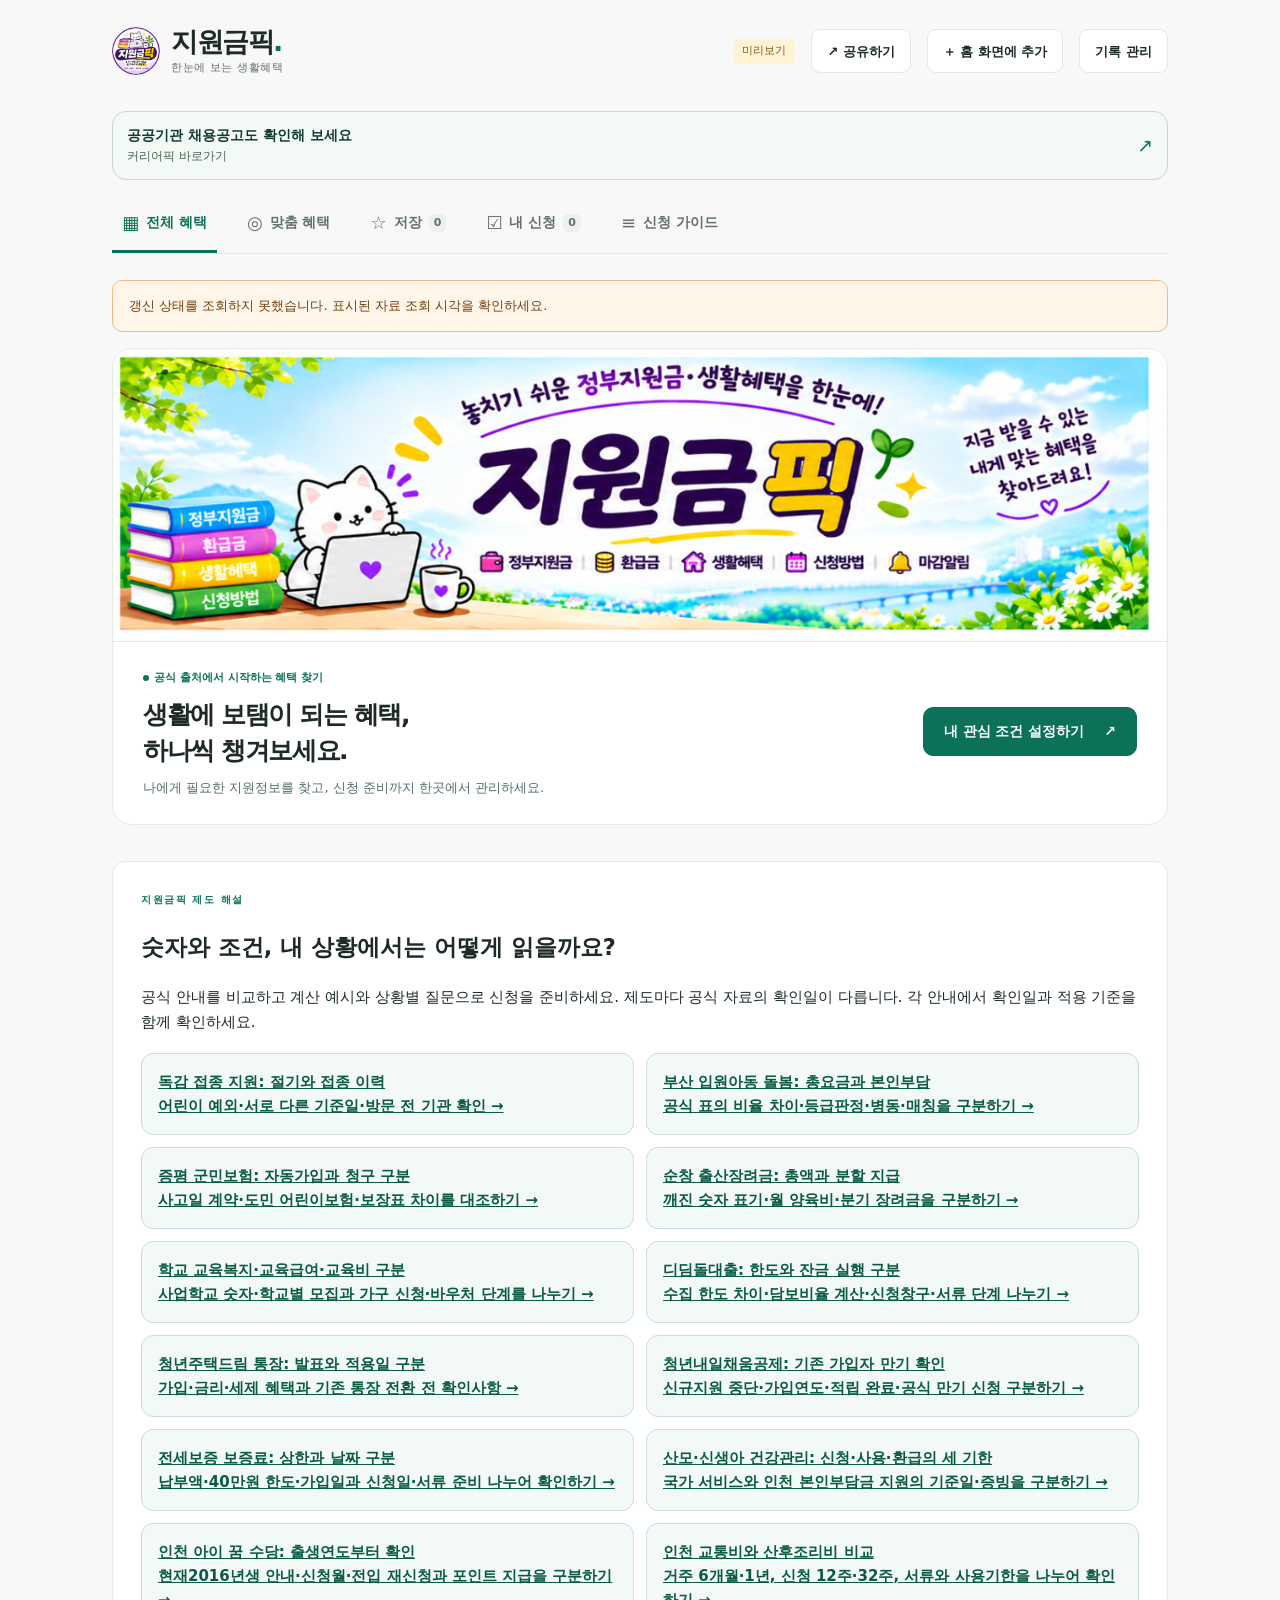
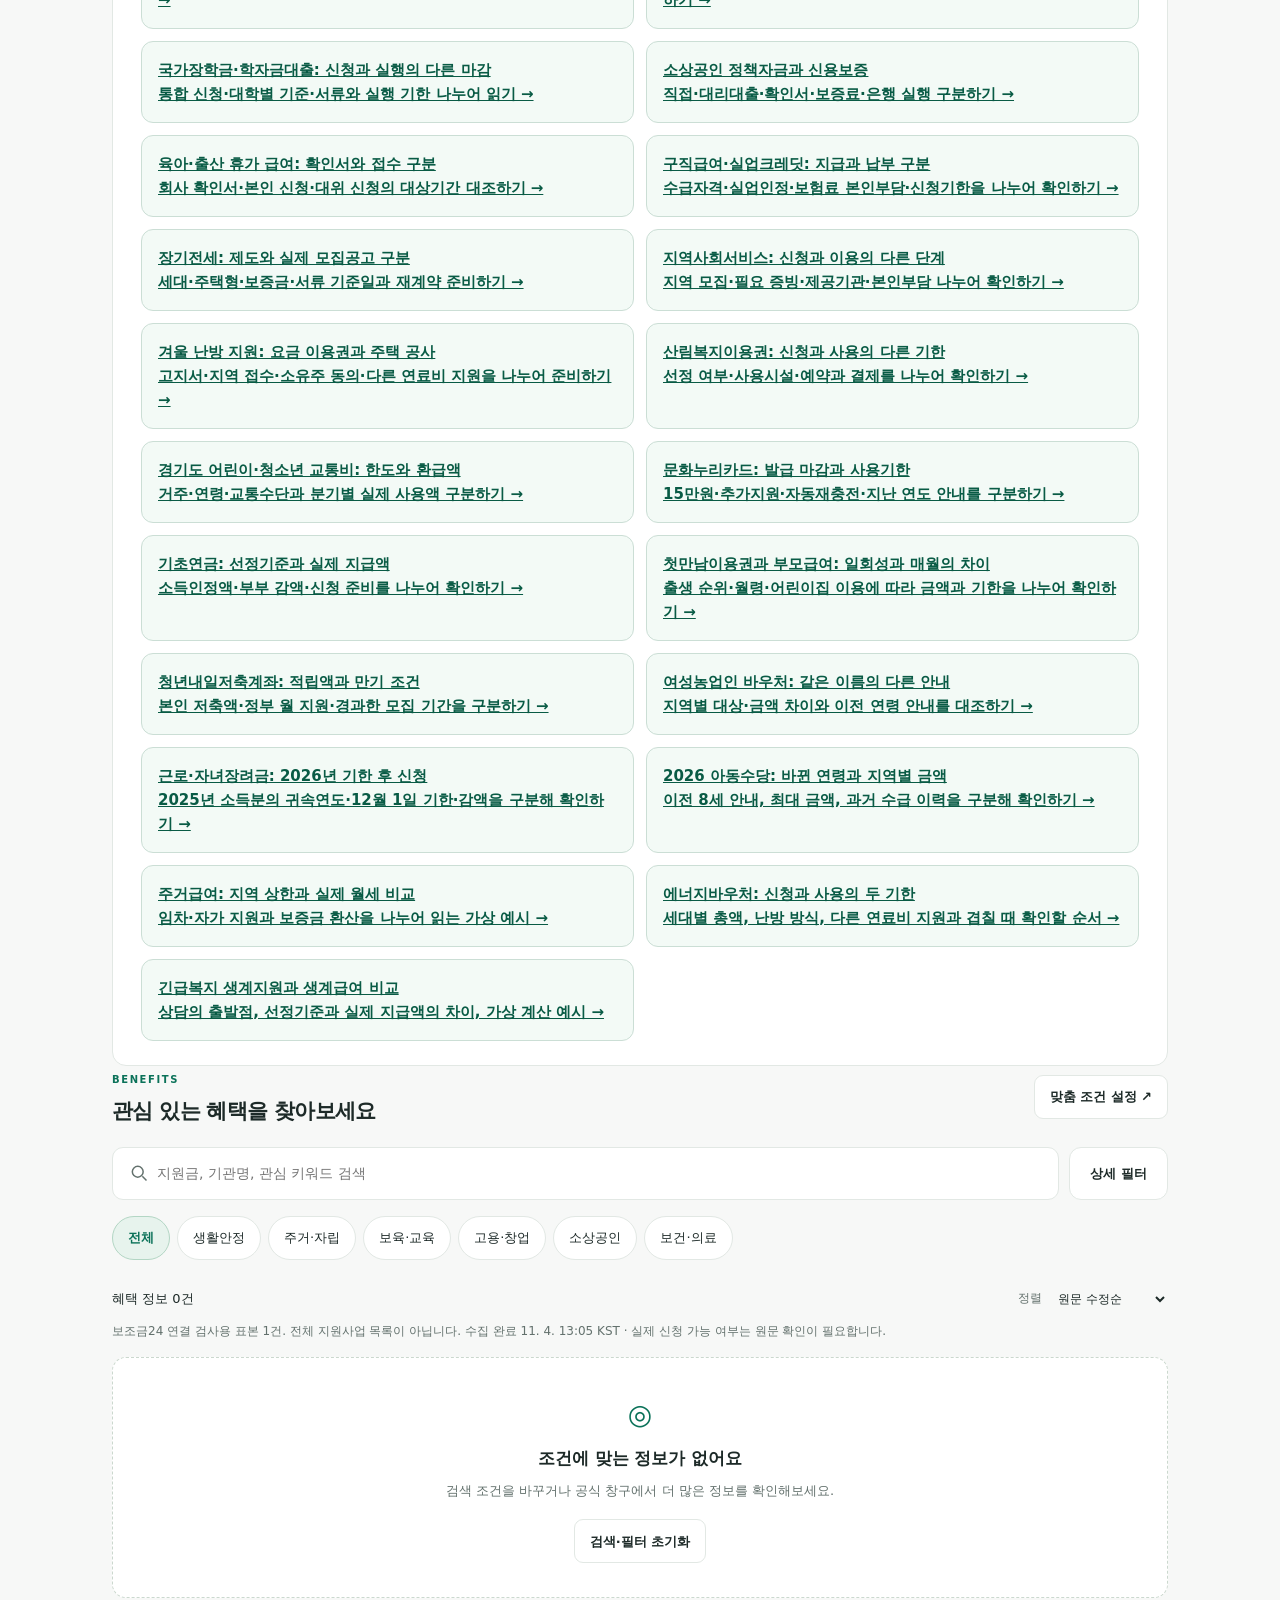
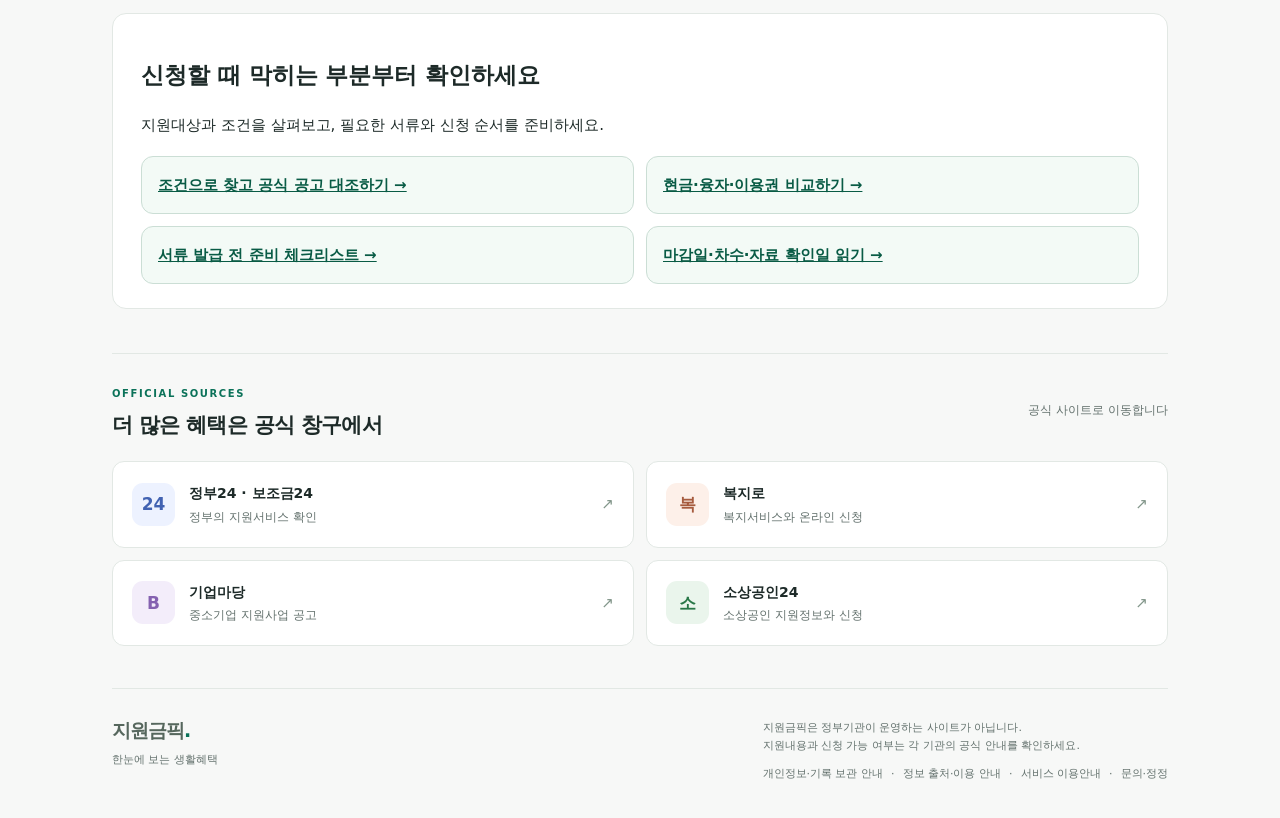
==== commit 6eb4c3c3: "content: 독감 지원 절기·접종력 기준일과 방문 준비 보강" ====
--- a/index.html
+++ b/index.html
@@ -47,7 +47,7 @@
       <div class="hero-content"><div class="hero-copy"><span class="eyebrow"><span class="status-dot"></span>공식 출처에서 시작하는 혜택 찾기</span><h1>생활에 보탬이 되는 혜택,<br>하나씩 챙겨보세요.</h1><p>나에게 필요한 지원정보를 찾고,<br class="mobile-only"> 신청 준비까지 한곳에서 관리하세요.</p></div><button class="primary" id="heroMatch">내 관심 조건 설정하기 <span aria-hidden="true">↗</span></button></div>
 
     </section>
-    <section class="detail-block guide-hub" id="benefitAnalysis" aria-labelledby="analysisTitle"><span class="eyebrow">지원금픽 제도 해설</span><h2 id="analysisTitle">숫자와 조건, 내 상황에서는 어떻게 읽을까요?</h2><p>공식 안내를 비교하고 계산 예시와 상황별 질문으로 신청을 준비하세요. 제도마다 공식 자료의 확인일이 다릅니다. 각 안내에서 확인일과 적용 기준을 함께 확인하세요.</p><div class="guide-links"><a href="guides/busan-child-care-fee-vs-copayment-2026.html"><strong>부산 입원아동 돌봄: 총요금과 본인부담</strong><br>공식 표의 비율 차이·등급판정·병동·매칭을 구분하기 →</a><a href="guides/jeungpyeong-insurance-contract-vs-claim-2026.html"><strong>증평 군민보험: 자동가입과 청구 구분</strong><br>사고일 계약·도민 어린이보험·보장표 차이를 대조하기 →</a><a href="guides/sunchang-birth-total-vs-installments-2026.html"><strong>순창 출산장려금: 총액과 분할 지급</strong><br>깨진 숫자 표기·월 양육비·분기 장려금을 구분하기 →</a><a href="guides/school-welfare-vs-education-benefit-2026.html"><strong>학교 교육복지·교육급여·교육비 구분</strong><br>사업학교 숫자·학교별 모집과 가구 신청·바우처 단계를 나누기 →</a><a href="guides/didimdol-cap-collateral-and-closing-2026.html"><strong>디딤돌대출: 한도와 잔금 실행 구분</strong><br>수집 한도 차이·담보비율 계산·신청창구·서류 단계 나누기 →</a><a href="guides/youth-housing-account-announcement-tax-conversion-2026.html"><strong>청년주택드림 통장: 발표와 적용일 구분</strong><br>가입·금리·세제 혜택과 기존 통장 전환 전 확인사항 →</a><a href="guides/youth-mutual-aid-closed-enrollment-maturity-2026.html"><strong>청년내일채움공제: 기존 가입자 만기 확인</strong><br>신규지원 중단·가입연도·적립 완료·공식 만기 신청 구분하기 →</a><a href="guides/rental-guarantee-fee-cap-and-dates-2026.html"><strong>전세보증 보증료: 상한과 날짜 구분</strong><br>납부액·40만원 한도·가입일과 신청일·서류 준비 나누어 확인하기 →</a><a href="guides/maternal-service-application-use-refund-2026.html"><strong>산모·신생아 건강관리: 신청·사용·환급의 세 기한</strong><br>국가 서비스와 인천 본인부담금 지원의 기준일·증빙을 구분하기 →</a><a href="guides/incheon-child-dream-birth-year-2026.html"><strong>인천 아이 꿈 수당: 출생연도부터 확인</strong><br>현재2016년생 안내·신청월·전입 재신청과 포인트 지급을 구분하기 →</a><a href="guides/incheon-pregnancy-transport-vs-postpartum-2026.html"><strong>인천 교통비와 산후조리비 비교</strong><br>거주 6개월·1년, 신청 12주·32주, 서류와 사용기한을 나누어 확인하기 →</a><a href="guides/scholarships-vs-student-loan-steps-2026.html"><strong>국가장학금·학자금대출: 신청과 실행의 다른 마감</strong><br>통합 신청·대학별 기준·서류와 실행 기한 나누어 읽기 →</a><a href="guides/small-business-loan-vs-guarantee-2026.html"><strong>소상공인 정책자금과 신용보증</strong><br>직접·대리대출·확인서·보증료·은행 실행 구분하기 →</a><a href="guides/leave-benefit-claim-checklist-2026.html"><strong>육아·출산 휴가 급여: 확인서와 접수 구분</strong><br>회사 확인서·본인 신청·대위 신청의 대상기간 대조하기 →</a><a href="guides/unemployment-benefit-vs-pension-credit-2026.html"><strong>구직급여·실업크레딧: 지급과 납부 구분</strong><br>수급자격·실업인정·보험료 본인부담·신청기한을 나누어 확인하기 →</a><a href="guides/long-term-lease-notice-checklist-2026.html"><strong>장기전세: 제도와 실제 모집공고 구분</strong><br>세대·주택형·보증금·서류 기준일과 재계약 준비하기 →</a><a href="guides/local-social-service-application-vs-use-2026.html"><strong>지역사회서비스: 신청과 이용의 다른 단계</strong><br>지역 모집·필요 증빙·제공기관·본인부담 나누어 확인하기 →</a><a href="guides/winter-bills-vs-home-improvement-2026.html"><strong>겨울 난방 지원: 요금 이용권과 주택 공사</strong><br>고지서·지역 접수·소유주 동의·다른 연료비 지원을 나누어 준비하기 →</a><a href="guides/forest-voucher-application-vs-use-2026.html"><strong>산림복지이용권: 신청과 사용의 다른 기한</strong><br>선정 여부·사용시설·예약과 결제를 나누어 확인하기 →</a><a href="guides/gyeonggi-child-transport-cap-2026.html"><strong>경기도 어린이·청소년 교통비: 한도와 환급액</strong><br>거주·연령·교통수단과 분기별 실제 사용액 구분하기 →</a><a href="guides/culture-card-deadlines-2026.html"><strong>문화누리카드: 발급 마감과 사용기한</strong><br>15만원·추가지원·자동재충전·지난 연도 안내를 구분하기 →</a><a href="guides/basic-pension-amounts-2026.html"><strong>기초연금: 선정기준과 실제 지급액</strong><br>소득인정액·부부 감액·신청 준비를 나누어 확인하기 →</a><a href="guides/first-meeting-vs-parent-benefit-2026.html"><strong>첫만남이용권과 부모급여: 일회성과 매월의 차이</strong><br>출생 순위·월령·어린이집 이용에 따라 금액과 기한을 나누어 확인하기 →</a><a href="guides/youth-savings-contribution-2026.html"><strong>청년내일저축계좌: 적립액과 만기 조건</strong><br>본인 저축액·정부 월 지원·경과한 모집 기간을 구분하기 →</a><a href="guides/women-farmer-voucher-records-2026.html"><strong>여성농업인 바우처: 같은 이름의 다른 안내</strong><br>지역별 대상·금액 차이와 이전 연령 안내를 대조하기 →</a><a href="guides/earned-income-credit-late-2026.html"><strong>근로·자녀장려금: 2026년 기한 후 신청</strong><br>2025년 소득분의 귀속연도·12월 1일 기한·감액을 구분해 확인하기 →</a><a href="guides/child-allowance-2026.html"><strong>2026 아동수당: 바뀐 연령과 지역별 금액</strong><br>이전 8세 안내, 최대 금액, 과거 수급 이력을 구분해 확인하기 →</a><a href="guides/housing-benefit-2026.html"><strong>주거급여: 지역 상한과 실제 월세 비교</strong><br>임차·자가 지원과 보증금 환산을 나누어 읽는 가상 예시 →</a><a href="guides/energy-voucher-2026.html"><strong>에너지바우처: 신청과 사용의 두 기한</strong><br>세대별 총액, 난방 방식, 다른 연료비 지원과 겹칠 때 확인할 순서 →</a><a href="guides/emergency-vs-livelihood-2026.html"><strong>긴급복지 생계지원과 생계급여 비교</strong><br>상담의 출발점, 선정기준과 실제 지급액의 차이, 가상 계산 예시 →</a></div></section>
+    <section class="detail-block guide-hub" id="benefitAnalysis" aria-labelledby="analysisTitle"><span class="eyebrow">지원금픽 제도 해설</span><h2 id="analysisTitle">숫자와 조건, 내 상황에서는 어떻게 읽을까요?</h2><p>공식 안내를 비교하고 계산 예시와 상황별 질문으로 신청을 준비하세요. 제도마다 공식 자료의 확인일이 다릅니다. 각 안내에서 확인일과 적용 기준을 함께 확인하세요.</p><div class="guide-links"><a href="guides/influenza-season-vs-dose-history-2026.html"><strong>독감 접종 지원: 절기와 접종 이력</strong><br>어린이 예외·서로 다른 기준일·방문 전 기관 확인 →</a><a href="guides/busan-child-care-fee-vs-copayment-2026.html"><strong>부산 입원아동 돌봄: 총요금과 본인부담</strong><br>공식 표의 비율 차이·등급판정·병동·매칭을 구분하기 →</a><a href="guides/jeungpyeong-insurance-contract-vs-claim-2026.html"><strong>증평 군민보험: 자동가입과 청구 구분</strong><br>사고일 계약·도민 어린이보험·보장표 차이를 대조하기 →</a><a href="guides/sunchang-birth-total-vs-installments-2026.html"><strong>순창 출산장려금: 총액과 분할 지급</strong><br>깨진 숫자 표기·월 양육비·분기 장려금을 구분하기 →</a><a href="guides/school-welfare-vs-education-benefit-2026.html"><strong>학교 교육복지·교육급여·교육비 구분</strong><br>사업학교 숫자·학교별 모집과 가구 신청·바우처 단계를 나누기 →</a><a href="guides/didimdol-cap-collateral-and-closing-2026.html"><strong>디딤돌대출: 한도와 잔금 실행 구분</strong><br>수집 한도 차이·담보비율 계산·신청창구·서류 단계 나누기 →</a><a href="guides/youth-housing-account-announcement-tax-conversion-2026.html"><strong>청년주택드림 통장: 발표와 적용일 구분</strong><br>가입·금리·세제 혜택과 기존 통장 전환 전 확인사항 →</a><a href="guides/youth-mutual-aid-closed-enrollment-maturity-2026.html"><strong>청년내일채움공제: 기존 가입자 만기 확인</strong><br>신규지원 중단·가입연도·적립 완료·공식 만기 신청 구분하기 →</a><a href="guides/rental-guarantee-fee-cap-and-dates-2026.html"><strong>전세보증 보증료: 상한과 날짜 구분</strong><br>납부액·40만원 한도·가입일과 신청일·서류 준비 나누어 확인하기 →</a><a href="guides/maternal-service-application-use-refund-2026.html"><strong>산모·신생아 건강관리: 신청·사용·환급의 세 기한</strong><br>국가 서비스와 인천 본인부담금 지원의 기준일·증빙을 구분하기 →</a><a href="guides/incheon-child-dream-birth-year-2026.html"><strong>인천 아이 꿈 수당: 출생연도부터 확인</strong><br>현재2016년생 안내·신청월·전입 재신청과 포인트 지급을 구분하기 →</a><a href="guides/incheon-pregnancy-transport-vs-postpartum-2026.html"><strong>인천 교통비와 산후조리비 비교</strong><br>거주 6개월·1년, 신청 12주·32주, 서류와 사용기한을 나누어 확인하기 →</a><a href="guides/scholarships-vs-student-loan-steps-2026.html"><strong>국가장학금·학자금대출: 신청과 실행의 다른 마감</strong><br>통합 신청·대학별 기준·서류와 실행 기한 나누어 읽기 →</a><a href="guides/small-business-loan-vs-guarantee-2026.html"><strong>소상공인 정책자금과 신용보증</strong><br>직접·대리대출·확인서·보증료·은행 실행 구분하기 →</a><a href="guides/leave-benefit-claim-checklist-2026.html"><strong>육아·출산 휴가 급여: 확인서와 접수 구분</strong><br>회사 확인서·본인 신청·대위 신청의 대상기간 대조하기 →</a><a href="guides/unemployment-benefit-vs-pension-credit-2026.html"><strong>구직급여·실업크레딧: 지급과 납부 구분</strong><br>수급자격·실업인정·보험료 본인부담·신청기한을 나누어 확인하기 →</a><a href="guides/long-term-lease-notice-checklist-2026.html"><strong>장기전세: 제도와 실제 모집공고 구분</strong><br>세대·주택형·보증금·서류 기준일과 재계약 준비하기 →</a><a href="guides/local-social-service-application-vs-use-2026.html"><strong>지역사회서비스: 신청과 이용의 다른 단계</strong><br>지역 모집·필요 증빙·제공기관·본인부담 나누어 확인하기 →</a><a href="guides/winter-bills-vs-home-improvement-2026.html"><strong>겨울 난방 지원: 요금 이용권과 주택 공사</strong><br>고지서·지역 접수·소유주 동의·다른 연료비 지원을 나누어 준비하기 →</a><a href="guides/forest-voucher-application-vs-use-2026.html"><strong>산림복지이용권: 신청과 사용의 다른 기한</strong><br>선정 여부·사용시설·예약과 결제를 나누어 확인하기 →</a><a href="guides/gyeonggi-child-transport-cap-2026.html"><strong>경기도 어린이·청소년 교통비: 한도와 환급액</strong><br>거주·연령·교통수단과 분기별 실제 사용액 구분하기 →</a><a href="guides/culture-card-deadlines-2026.html"><strong>문화누리카드: 발급 마감과 사용기한</strong><br>15만원·추가지원·자동재충전·지난 연도 안내를 구분하기 →</a><a href="guides/basic-pension-amounts-2026.html"><strong>기초연금: 선정기준과 실제 지급액</strong><br>소득인정액·부부 감액·신청 준비를 나누어 확인하기 →</a><a href="guides/first-meeting-vs-parent-benefit-2026.html"><strong>첫만남이용권과 부모급여: 일회성과 매월의 차이</strong><br>출생 순위·월령·어린이집 이용에 따라 금액과 기한을 나누어 확인하기 →</a><a href="guides/youth-savings-contribution-2026.html"><strong>청년내일저축계좌: 적립액과 만기 조건</strong><br>본인 저축액·정부 월 지원·경과한 모집 기간을 구분하기 →</a><a href="guides/women-farmer-voucher-records-2026.html"><strong>여성농업인 바우처: 같은 이름의 다른 안내</strong><br>지역별 대상·금액 차이와 이전 연령 안내를 대조하기 →</a><a href="guides/earned-income-credit-late-2026.html"><strong>근로·자녀장려금: 2026년 기한 후 신청</strong><br>2025년 소득분의 귀속연도·12월 1일 기한·감액을 구분해 확인하기 →</a><a href="guides/child-allowance-2026.html"><strong>2026 아동수당: 바뀐 연령과 지역별 금액</strong><br>이전 8세 안내, 최대 금액, 과거 수급 이력을 구분해 확인하기 →</a><a href="guides/housing-benefit-2026.html"><strong>주거급여: 지역 상한과 실제 월세 비교</strong><br>임차·자가 지원과 보증금 환산을 나누어 읽는 가상 예시 →</a><a href="guides/energy-voucher-2026.html"><strong>에너지바우처: 신청과 사용의 두 기한</strong><br>세대별 총액, 난방 방식, 다른 연료비 지원과 겹칠 때 확인할 순서 →</a><a href="guides/emergency-vs-livelihood-2026.html"><strong>긴급복지 생계지원과 생계급여 비교</strong><br>상담의 출발점, 선정기준과 실제 지급액의 차이, 가상 계산 예시 →</a></div></section>
     <section id="browseSection" aria-labelledby="sectionTitle">
       <div class="section-heading"><div><span class="eyebrow" id="sectionEyebrow">BENEFITS</span><h2 id="sectionTitle">관심 있는 혜택을 찾아보세요</h2></div><button class="quiet" id="preferencesButton">맞춤 조건 설정 <span aria-hidden="true">↗</span></button></div>
       <form class="searchbar" id="searchForm" role="search"><label class="search"><svg width="20" height="20" viewBox="0 0 24 24" fill="none" stroke="currentColor" stroke-width="1.8" aria-hidden="true"><circle cx="10.5" cy="10.5" r="6.5"/><path d="m16 16 5 5"/></svg><input id="query" type="search" aria-label="혜택 검색" placeholder="지원금, 기관명, 관심 키워드 검색" autocomplete="off"></label><button class="fbtn" id="filterToggle" type="button" aria-expanded="false" aria-controls="filterPanel">상세 필터</button></form>
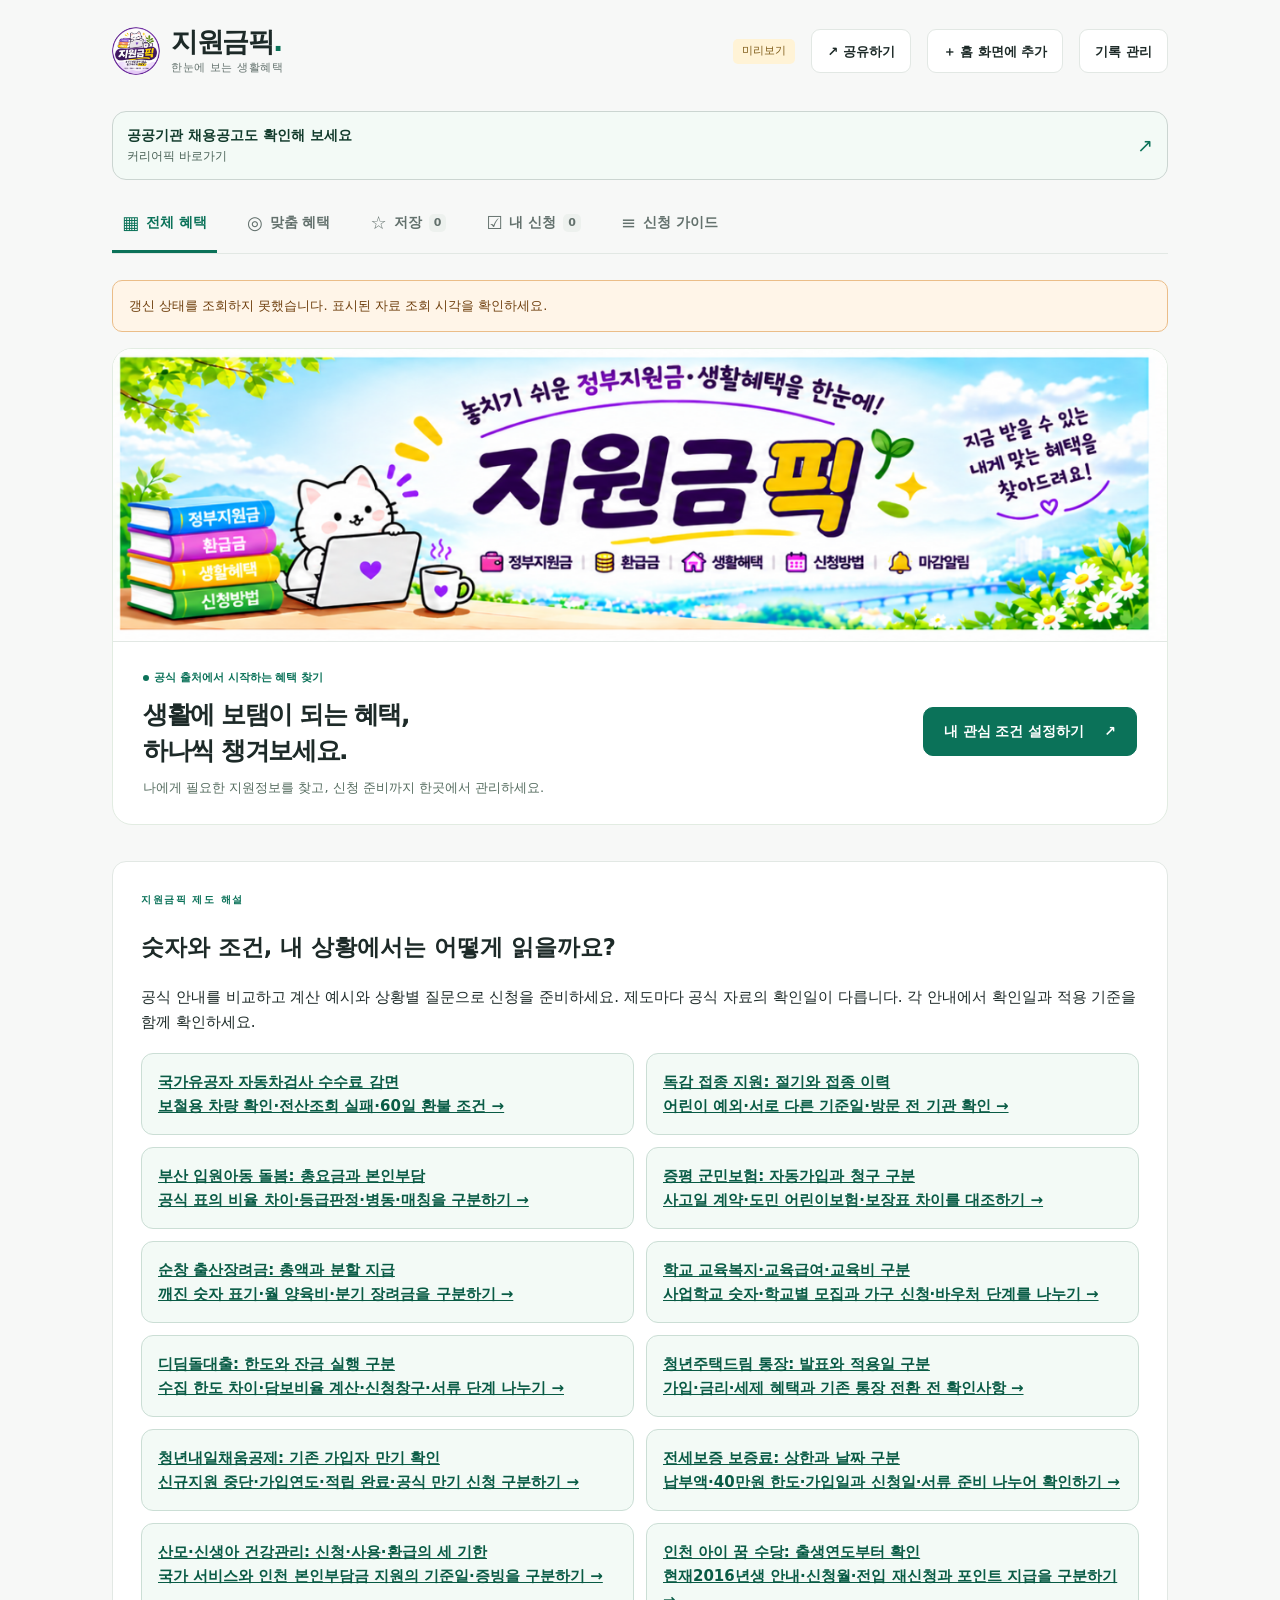
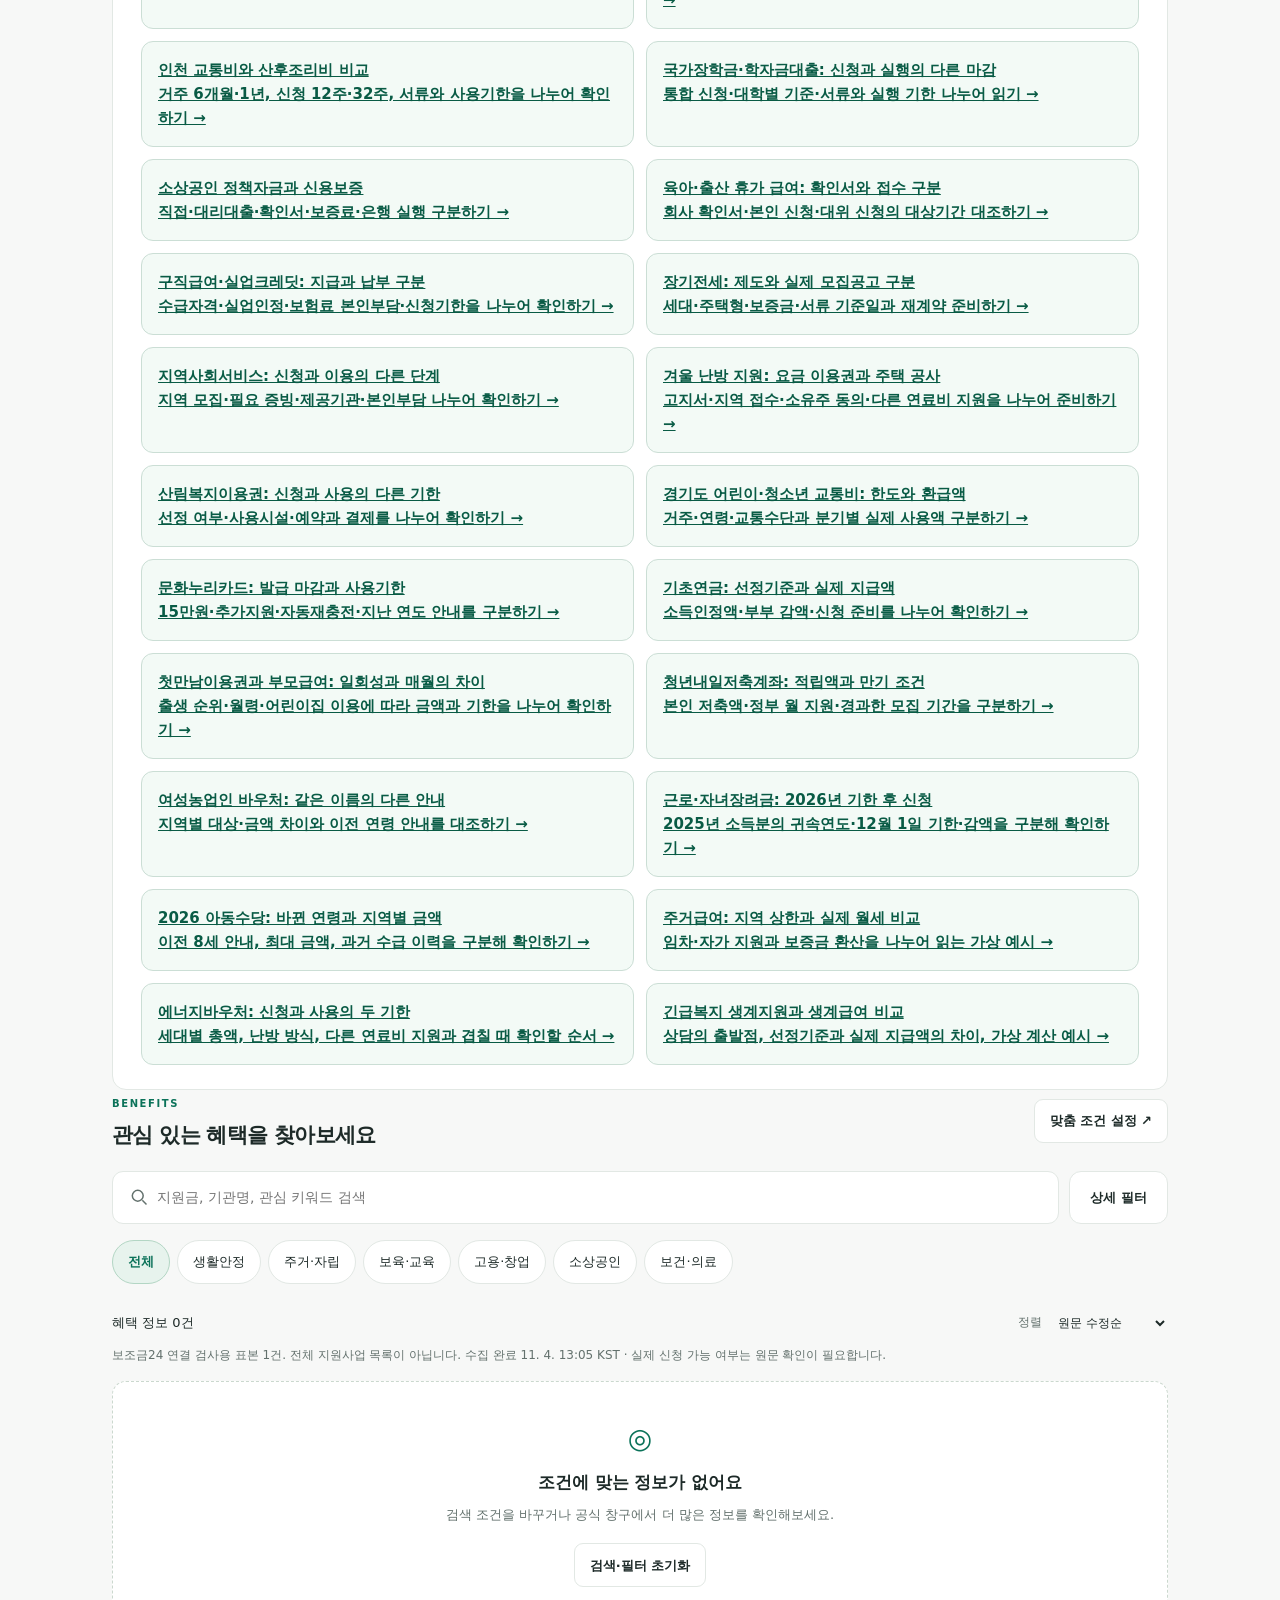
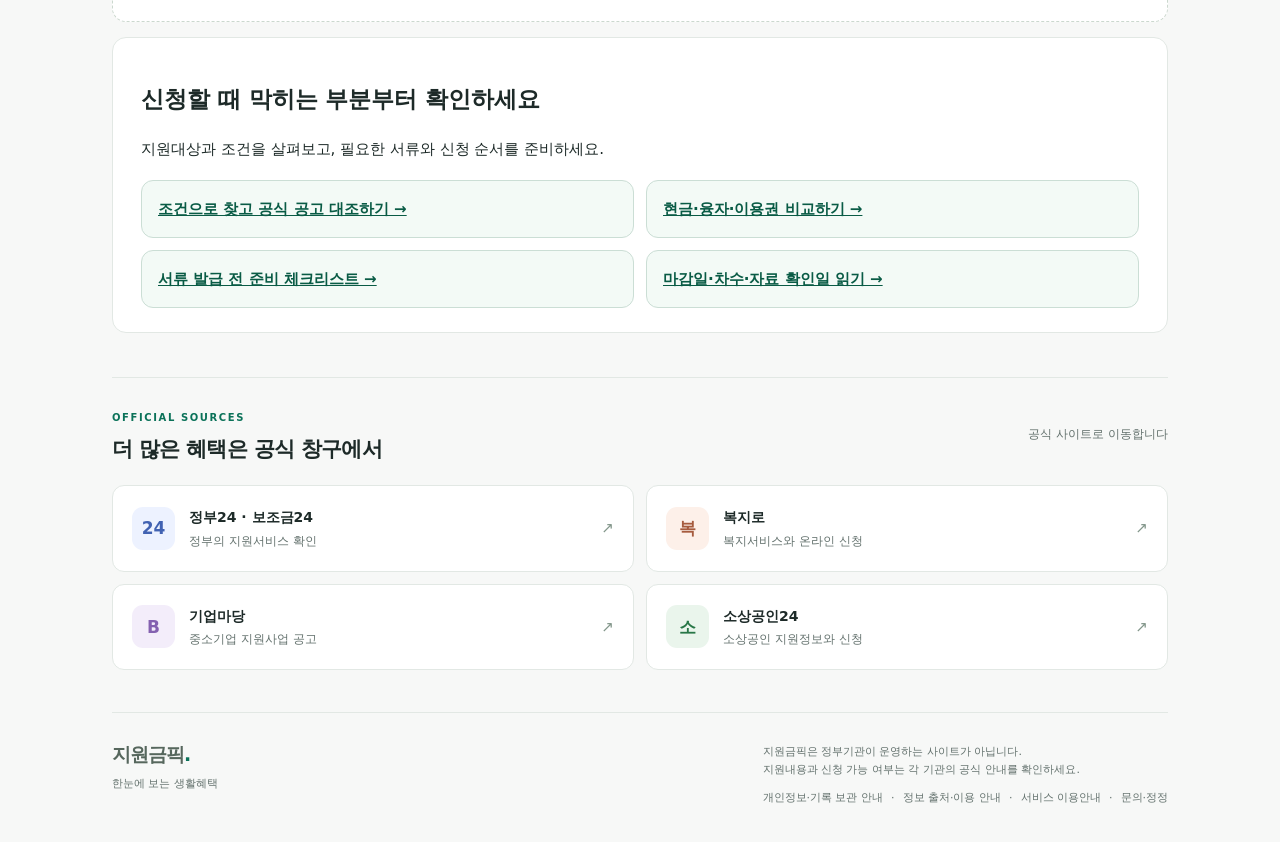
==== commit 9d2821b4: "content: clarify veterans vehicle inspection fees and refund steps" ====
--- a/index.html
+++ b/index.html
@@ -47,7 +47,7 @@
       <div class="hero-content"><div class="hero-copy"><span class="eyebrow"><span class="status-dot"></span>공식 출처에서 시작하는 혜택 찾기</span><h1>생활에 보탬이 되는 혜택,<br>하나씩 챙겨보세요.</h1><p>나에게 필요한 지원정보를 찾고,<br class="mobile-only"> 신청 준비까지 한곳에서 관리하세요.</p></div><button class="primary" id="heroMatch">내 관심 조건 설정하기 <span aria-hidden="true">↗</span></button></div>
 
     </section>
-    <section class="detail-block guide-hub" id="benefitAnalysis" aria-labelledby="analysisTitle"><span class="eyebrow">지원금픽 제도 해설</span><h2 id="analysisTitle">숫자와 조건, 내 상황에서는 어떻게 읽을까요?</h2><p>공식 안내를 비교하고 계산 예시와 상황별 질문으로 신청을 준비하세요. 제도마다 공식 자료의 확인일이 다릅니다. 각 안내에서 확인일과 적용 기준을 함께 확인하세요.</p><div class="guide-links"><a href="guides/influenza-season-vs-dose-history-2026.html"><strong>독감 접종 지원: 절기와 접종 이력</strong><br>어린이 예외·서로 다른 기준일·방문 전 기관 확인 →</a><a href="guides/busan-child-care-fee-vs-copayment-2026.html"><strong>부산 입원아동 돌봄: 총요금과 본인부담</strong><br>공식 표의 비율 차이·등급판정·병동·매칭을 구분하기 →</a><a href="guides/jeungpyeong-insurance-contract-vs-claim-2026.html"><strong>증평 군민보험: 자동가입과 청구 구분</strong><br>사고일 계약·도민 어린이보험·보장표 차이를 대조하기 →</a><a href="guides/sunchang-birth-total-vs-installments-2026.html"><strong>순창 출산장려금: 총액과 분할 지급</strong><br>깨진 숫자 표기·월 양육비·분기 장려금을 구분하기 →</a><a href="guides/school-welfare-vs-education-benefit-2026.html"><strong>학교 교육복지·교육급여·교육비 구분</strong><br>사업학교 숫자·학교별 모집과 가구 신청·바우처 단계를 나누기 →</a><a href="guides/didimdol-cap-collateral-and-closing-2026.html"><strong>디딤돌대출: 한도와 잔금 실행 구분</strong><br>수집 한도 차이·담보비율 계산·신청창구·서류 단계 나누기 →</a><a href="guides/youth-housing-account-announcement-tax-conversion-2026.html"><strong>청년주택드림 통장: 발표와 적용일 구분</strong><br>가입·금리·세제 혜택과 기존 통장 전환 전 확인사항 →</a><a href="guides/youth-mutual-aid-closed-enrollment-maturity-2026.html"><strong>청년내일채움공제: 기존 가입자 만기 확인</strong><br>신규지원 중단·가입연도·적립 완료·공식 만기 신청 구분하기 →</a><a href="guides/rental-guarantee-fee-cap-and-dates-2026.html"><strong>전세보증 보증료: 상한과 날짜 구분</strong><br>납부액·40만원 한도·가입일과 신청일·서류 준비 나누어 확인하기 →</a><a href="guides/maternal-service-application-use-refund-2026.html"><strong>산모·신생아 건강관리: 신청·사용·환급의 세 기한</strong><br>국가 서비스와 인천 본인부담금 지원의 기준일·증빙을 구분하기 →</a><a href="guides/incheon-child-dream-birth-year-2026.html"><strong>인천 아이 꿈 수당: 출생연도부터 확인</strong><br>현재2016년생 안내·신청월·전입 재신청과 포인트 지급을 구분하기 →</a><a href="guides/incheon-pregnancy-transport-vs-postpartum-2026.html"><strong>인천 교통비와 산후조리비 비교</strong><br>거주 6개월·1년, 신청 12주·32주, 서류와 사용기한을 나누어 확인하기 →</a><a href="guides/scholarships-vs-student-loan-steps-2026.html"><strong>국가장학금·학자금대출: 신청과 실행의 다른 마감</strong><br>통합 신청·대학별 기준·서류와 실행 기한 나누어 읽기 →</a><a href="guides/small-business-loan-vs-guarantee-2026.html"><strong>소상공인 정책자금과 신용보증</strong><br>직접·대리대출·확인서·보증료·은행 실행 구분하기 →</a><a href="guides/leave-benefit-claim-checklist-2026.html"><strong>육아·출산 휴가 급여: 확인서와 접수 구분</strong><br>회사 확인서·본인 신청·대위 신청의 대상기간 대조하기 →</a><a href="guides/unemployment-benefit-vs-pension-credit-2026.html"><strong>구직급여·실업크레딧: 지급과 납부 구분</strong><br>수급자격·실업인정·보험료 본인부담·신청기한을 나누어 확인하기 →</a><a href="guides/long-term-lease-notice-checklist-2026.html"><strong>장기전세: 제도와 실제 모집공고 구분</strong><br>세대·주택형·보증금·서류 기준일과 재계약 준비하기 →</a><a href="guides/local-social-service-application-vs-use-2026.html"><strong>지역사회서비스: 신청과 이용의 다른 단계</strong><br>지역 모집·필요 증빙·제공기관·본인부담 나누어 확인하기 →</a><a href="guides/winter-bills-vs-home-improvement-2026.html"><strong>겨울 난방 지원: 요금 이용권과 주택 공사</strong><br>고지서·지역 접수·소유주 동의·다른 연료비 지원을 나누어 준비하기 →</a><a href="guides/forest-voucher-application-vs-use-2026.html"><strong>산림복지이용권: 신청과 사용의 다른 기한</strong><br>선정 여부·사용시설·예약과 결제를 나누어 확인하기 →</a><a href="guides/gyeonggi-child-transport-cap-2026.html"><strong>경기도 어린이·청소년 교통비: 한도와 환급액</strong><br>거주·연령·교통수단과 분기별 실제 사용액 구분하기 →</a><a href="guides/culture-card-deadlines-2026.html"><strong>문화누리카드: 발급 마감과 사용기한</strong><br>15만원·추가지원·자동재충전·지난 연도 안내를 구분하기 →</a><a href="guides/basic-pension-amounts-2026.html"><strong>기초연금: 선정기준과 실제 지급액</strong><br>소득인정액·부부 감액·신청 준비를 나누어 확인하기 →</a><a href="guides/first-meeting-vs-parent-benefit-2026.html"><strong>첫만남이용권과 부모급여: 일회성과 매월의 차이</strong><br>출생 순위·월령·어린이집 이용에 따라 금액과 기한을 나누어 확인하기 →</a><a href="guides/youth-savings-contribution-2026.html"><strong>청년내일저축계좌: 적립액과 만기 조건</strong><br>본인 저축액·정부 월 지원·경과한 모집 기간을 구분하기 →</a><a href="guides/women-farmer-voucher-records-2026.html"><strong>여성농업인 바우처: 같은 이름의 다른 안내</strong><br>지역별 대상·금액 차이와 이전 연령 안내를 대조하기 →</a><a href="guides/earned-income-credit-late-2026.html"><strong>근로·자녀장려금: 2026년 기한 후 신청</strong><br>2025년 소득분의 귀속연도·12월 1일 기한·감액을 구분해 확인하기 →</a><a href="guides/child-allowance-2026.html"><strong>2026 아동수당: 바뀐 연령과 지역별 금액</strong><br>이전 8세 안내, 최대 금액, 과거 수급 이력을 구분해 확인하기 →</a><a href="guides/housing-benefit-2026.html"><strong>주거급여: 지역 상한과 실제 월세 비교</strong><br>임차·자가 지원과 보증금 환산을 나누어 읽는 가상 예시 →</a><a href="guides/energy-voucher-2026.html"><strong>에너지바우처: 신청과 사용의 두 기한</strong><br>세대별 총액, 난방 방식, 다른 연료비 지원과 겹칠 때 확인할 순서 →</a><a href="guides/emergency-vs-livelihood-2026.html"><strong>긴급복지 생계지원과 생계급여 비교</strong><br>상담의 출발점, 선정기준과 실제 지급액의 차이, 가상 계산 예시 →</a></div></section>
+    <section class="detail-block guide-hub" id="benefitAnalysis" aria-labelledby="analysisTitle"><span class="eyebrow">지원금픽 제도 해설</span><h2 id="analysisTitle">숫자와 조건, 내 상황에서는 어떻게 읽을까요?</h2><p>공식 안내를 비교하고 계산 예시와 상황별 질문으로 신청을 준비하세요. 제도마다 공식 자료의 확인일이 다릅니다. 각 안내에서 확인일과 적용 기준을 함께 확인하세요.</p><div class="guide-links"><a href="guides/veterans-vehicle-inspection-discount-2026.html"><strong>국가유공자 자동차검사 수수료 감면</strong><br>보철용 차량 확인·전산조회 실패·60일 환불 조건 →</a><a href="guides/influenza-season-vs-dose-history-2026.html"><strong>독감 접종 지원: 절기와 접종 이력</strong><br>어린이 예외·서로 다른 기준일·방문 전 기관 확인 →</a><a href="guides/busan-child-care-fee-vs-copayment-2026.html"><strong>부산 입원아동 돌봄: 총요금과 본인부담</strong><br>공식 표의 비율 차이·등급판정·병동·매칭을 구분하기 →</a><a href="guides/jeungpyeong-insurance-contract-vs-claim-2026.html"><strong>증평 군민보험: 자동가입과 청구 구분</strong><br>사고일 계약·도민 어린이보험·보장표 차이를 대조하기 →</a><a href="guides/sunchang-birth-total-vs-installments-2026.html"><strong>순창 출산장려금: 총액과 분할 지급</strong><br>깨진 숫자 표기·월 양육비·분기 장려금을 구분하기 →</a><a href="guides/school-welfare-vs-education-benefit-2026.html"><strong>학교 교육복지·교육급여·교육비 구분</strong><br>사업학교 숫자·학교별 모집과 가구 신청·바우처 단계를 나누기 →</a><a href="guides/didimdol-cap-collateral-and-closing-2026.html"><strong>디딤돌대출: 한도와 잔금 실행 구분</strong><br>수집 한도 차이·담보비율 계산·신청창구·서류 단계 나누기 →</a><a href="guides/youth-housing-account-announcement-tax-conversion-2026.html"><strong>청년주택드림 통장: 발표와 적용일 구분</strong><br>가입·금리·세제 혜택과 기존 통장 전환 전 확인사항 →</a><a href="guides/youth-mutual-aid-closed-enrollment-maturity-2026.html"><strong>청년내일채움공제: 기존 가입자 만기 확인</strong><br>신규지원 중단·가입연도·적립 완료·공식 만기 신청 구분하기 →</a><a href="guides/rental-guarantee-fee-cap-and-dates-2026.html"><strong>전세보증 보증료: 상한과 날짜 구분</strong><br>납부액·40만원 한도·가입일과 신청일·서류 준비 나누어 확인하기 →</a><a href="guides/maternal-service-application-use-refund-2026.html"><strong>산모·신생아 건강관리: 신청·사용·환급의 세 기한</strong><br>국가 서비스와 인천 본인부담금 지원의 기준일·증빙을 구분하기 →</a><a href="guides/incheon-child-dream-birth-year-2026.html"><strong>인천 아이 꿈 수당: 출생연도부터 확인</strong><br>현재2016년생 안내·신청월·전입 재신청과 포인트 지급을 구분하기 →</a><a href="guides/incheon-pregnancy-transport-vs-postpartum-2026.html"><strong>인천 교통비와 산후조리비 비교</strong><br>거주 6개월·1년, 신청 12주·32주, 서류와 사용기한을 나누어 확인하기 →</a><a href="guides/scholarships-vs-student-loan-steps-2026.html"><strong>국가장학금·학자금대출: 신청과 실행의 다른 마감</strong><br>통합 신청·대학별 기준·서류와 실행 기한 나누어 읽기 →</a><a href="guides/small-business-loan-vs-guarantee-2026.html"><strong>소상공인 정책자금과 신용보증</strong><br>직접·대리대출·확인서·보증료·은행 실행 구분하기 →</a><a href="guides/leave-benefit-claim-checklist-2026.html"><strong>육아·출산 휴가 급여: 확인서와 접수 구분</strong><br>회사 확인서·본인 신청·대위 신청의 대상기간 대조하기 →</a><a href="guides/unemployment-benefit-vs-pension-credit-2026.html"><strong>구직급여·실업크레딧: 지급과 납부 구분</strong><br>수급자격·실업인정·보험료 본인부담·신청기한을 나누어 확인하기 →</a><a href="guides/long-term-lease-notice-checklist-2026.html"><strong>장기전세: 제도와 실제 모집공고 구분</strong><br>세대·주택형·보증금·서류 기준일과 재계약 준비하기 →</a><a href="guides/local-social-service-application-vs-use-2026.html"><strong>지역사회서비스: 신청과 이용의 다른 단계</strong><br>지역 모집·필요 증빙·제공기관·본인부담 나누어 확인하기 →</a><a href="guides/winter-bills-vs-home-improvement-2026.html"><strong>겨울 난방 지원: 요금 이용권과 주택 공사</strong><br>고지서·지역 접수·소유주 동의·다른 연료비 지원을 나누어 준비하기 →</a><a href="guides/forest-voucher-application-vs-use-2026.html"><strong>산림복지이용권: 신청과 사용의 다른 기한</strong><br>선정 여부·사용시설·예약과 결제를 나누어 확인하기 →</a><a href="guides/gyeonggi-child-transport-cap-2026.html"><strong>경기도 어린이·청소년 교통비: 한도와 환급액</strong><br>거주·연령·교통수단과 분기별 실제 사용액 구분하기 →</a><a href="guides/culture-card-deadlines-2026.html"><strong>문화누리카드: 발급 마감과 사용기한</strong><br>15만원·추가지원·자동재충전·지난 연도 안내를 구분하기 →</a><a href="guides/basic-pension-amounts-2026.html"><strong>기초연금: 선정기준과 실제 지급액</strong><br>소득인정액·부부 감액·신청 준비를 나누어 확인하기 →</a><a href="guides/first-meeting-vs-parent-benefit-2026.html"><strong>첫만남이용권과 부모급여: 일회성과 매월의 차이</strong><br>출생 순위·월령·어린이집 이용에 따라 금액과 기한을 나누어 확인하기 →</a><a href="guides/youth-savings-contribution-2026.html"><strong>청년내일저축계좌: 적립액과 만기 조건</strong><br>본인 저축액·정부 월 지원·경과한 모집 기간을 구분하기 →</a><a href="guides/women-farmer-voucher-records-2026.html"><strong>여성농업인 바우처: 같은 이름의 다른 안내</strong><br>지역별 대상·금액 차이와 이전 연령 안내를 대조하기 →</a><a href="guides/earned-income-credit-late-2026.html"><strong>근로·자녀장려금: 2026년 기한 후 신청</strong><br>2025년 소득분의 귀속연도·12월 1일 기한·감액을 구분해 확인하기 →</a><a href="guides/child-allowance-2026.html"><strong>2026 아동수당: 바뀐 연령과 지역별 금액</strong><br>이전 8세 안내, 최대 금액, 과거 수급 이력을 구분해 확인하기 →</a><a href="guides/housing-benefit-2026.html"><strong>주거급여: 지역 상한과 실제 월세 비교</strong><br>임차·자가 지원과 보증금 환산을 나누어 읽는 가상 예시 →</a><a href="guides/energy-voucher-2026.html"><strong>에너지바우처: 신청과 사용의 두 기한</strong><br>세대별 총액, 난방 방식, 다른 연료비 지원과 겹칠 때 확인할 순서 →</a><a href="guides/emergency-vs-livelihood-2026.html"><strong>긴급복지 생계지원과 생계급여 비교</strong><br>상담의 출발점, 선정기준과 실제 지급액의 차이, 가상 계산 예시 →</a></div></section>
     <section id="browseSection" aria-labelledby="sectionTitle">
       <div class="section-heading"><div><span class="eyebrow" id="sectionEyebrow">BENEFITS</span><h2 id="sectionTitle">관심 있는 혜택을 찾아보세요</h2></div><button class="quiet" id="preferencesButton">맞춤 조건 설정 <span aria-hidden="true">↗</span></button></div>
       <form class="searchbar" id="searchForm" role="search"><label class="search"><svg width="20" height="20" viewBox="0 0 24 24" fill="none" stroke="currentColor" stroke-width="1.8" aria-hidden="true"><circle cx="10.5" cy="10.5" r="6.5"/><path d="m16 16 5 5"/></svg><input id="query" type="search" aria-label="혜택 검색" placeholder="지원금, 기관명, 관심 키워드 검색" autocomplete="off"></label><button class="fbtn" id="filterToggle" type="button" aria-expanded="false" aria-controls="filterPanel">상세 필터</button></form>
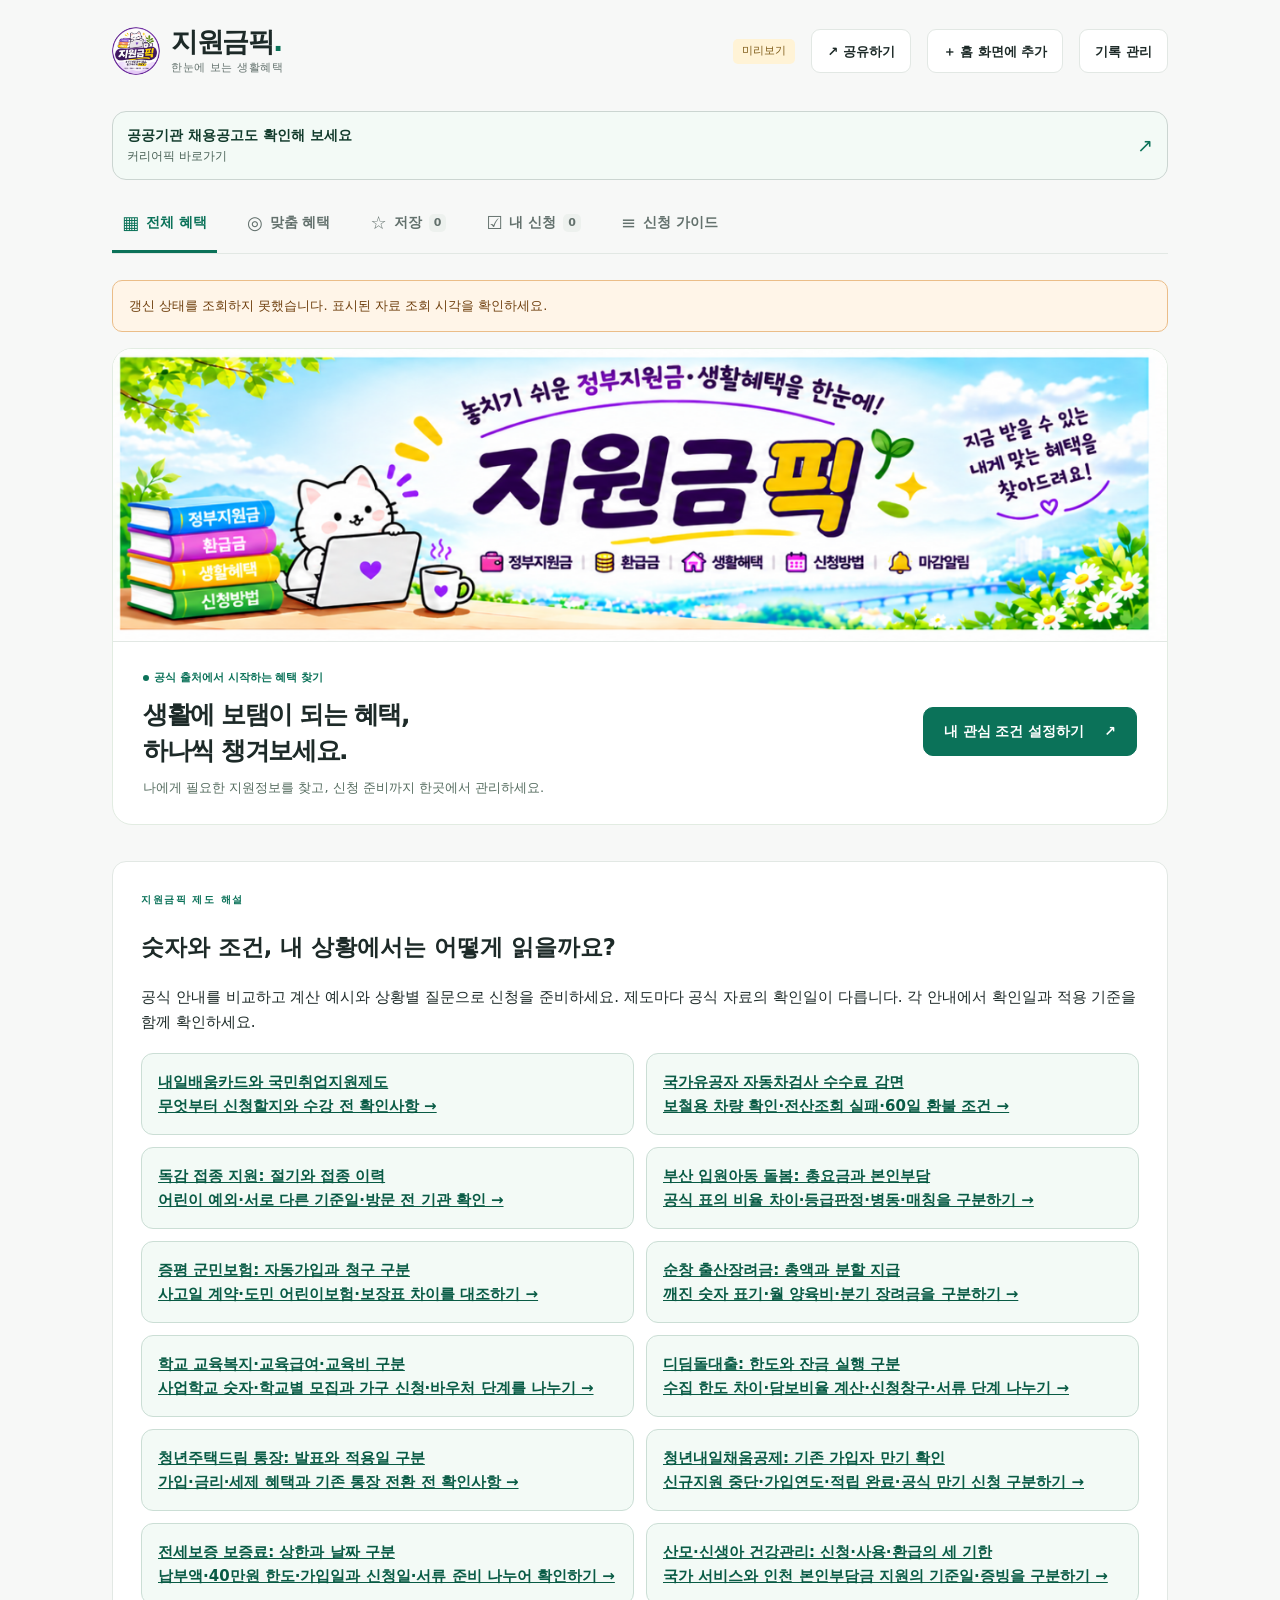
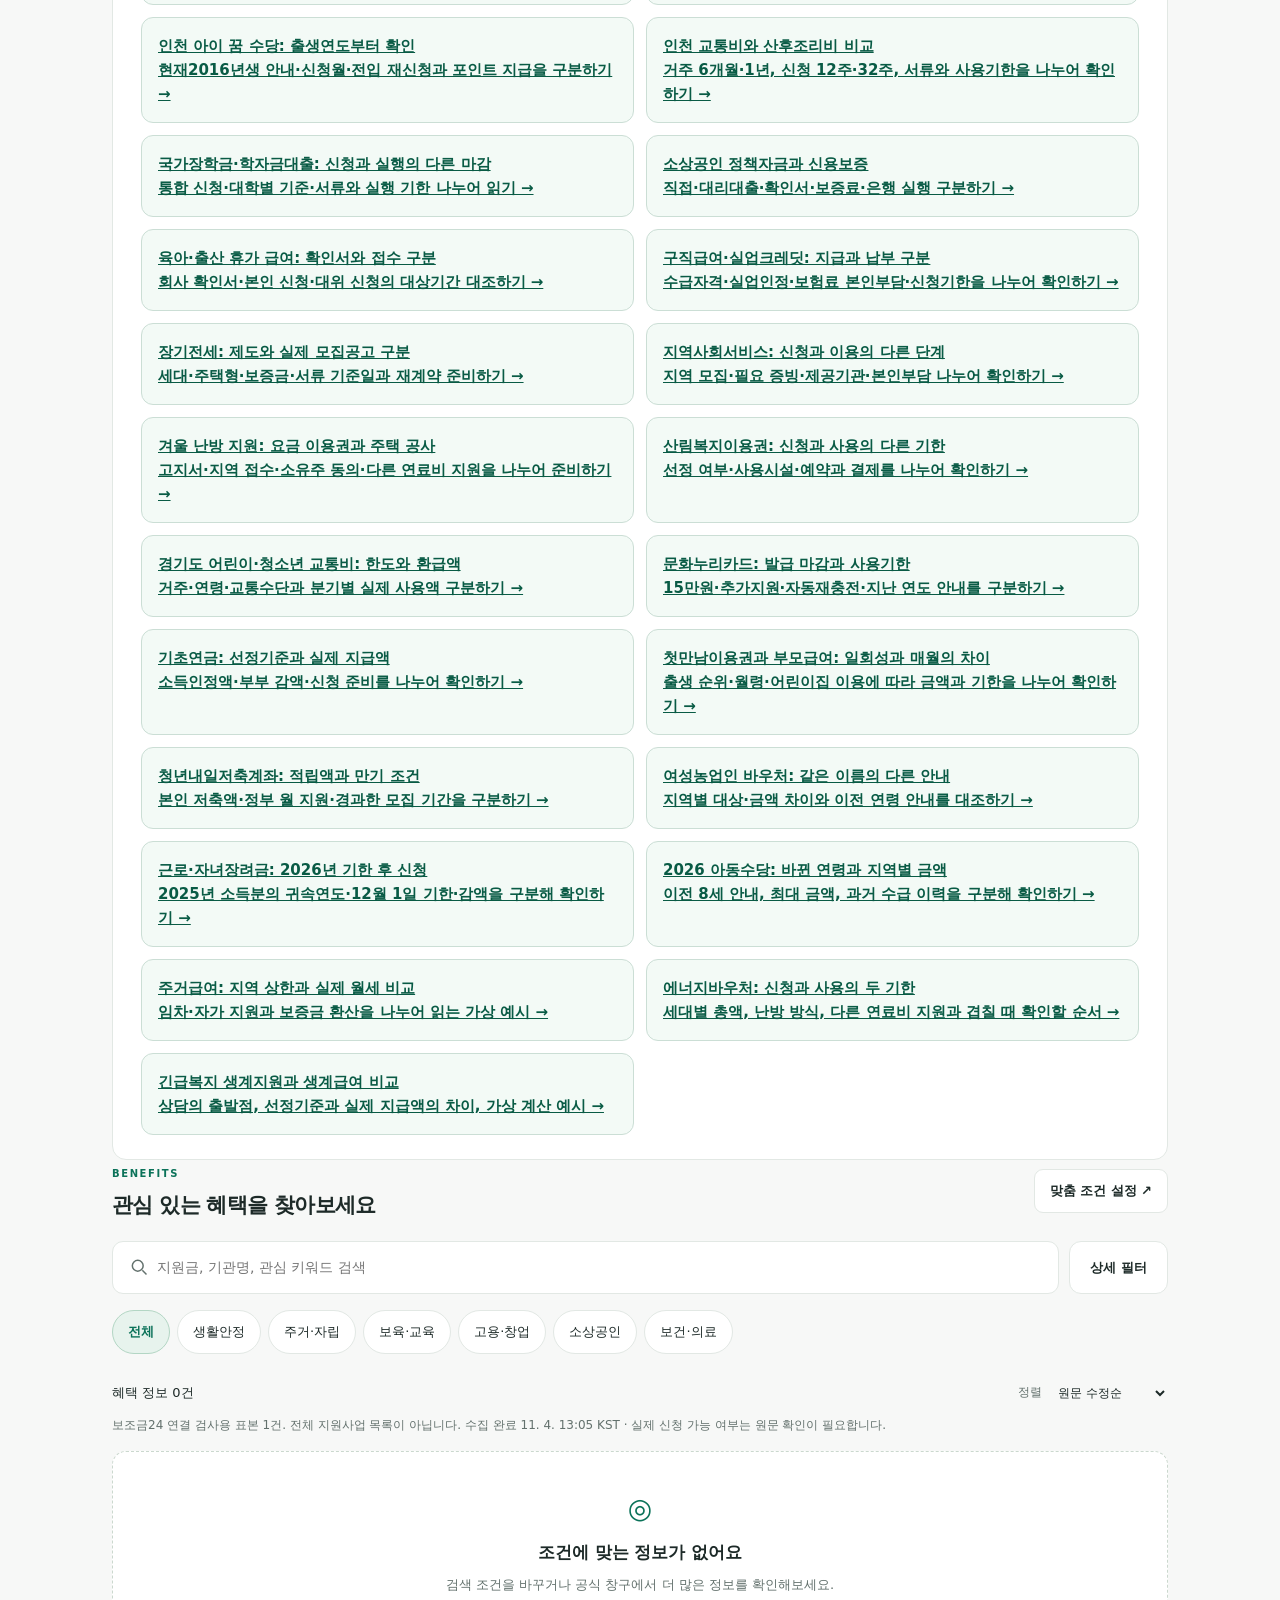
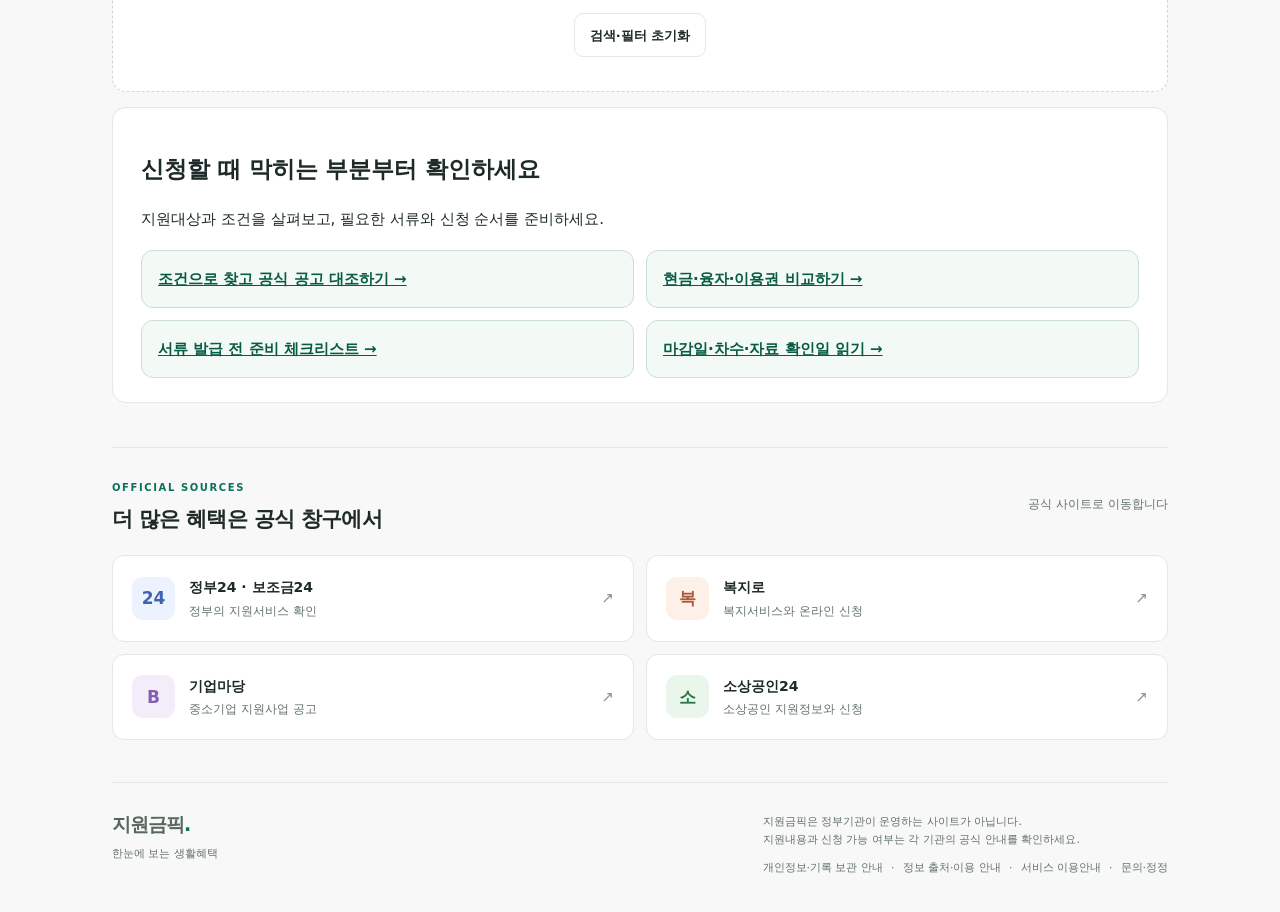
==== commit bd41f545: "content: compare training card and employment support application paths" ====
--- a/index.html
+++ b/index.html
@@ -47,7 +47,7 @@
       <div class="hero-content"><div class="hero-copy"><span class="eyebrow"><span class="status-dot"></span>공식 출처에서 시작하는 혜택 찾기</span><h1>생활에 보탬이 되는 혜택,<br>하나씩 챙겨보세요.</h1><p>나에게 필요한 지원정보를 찾고,<br class="mobile-only"> 신청 준비까지 한곳에서 관리하세요.</p></div><button class="primary" id="heroMatch">내 관심 조건 설정하기 <span aria-hidden="true">↗</span></button></div>
 
     </section>
-    <section class="detail-block guide-hub" id="benefitAnalysis" aria-labelledby="analysisTitle"><span class="eyebrow">지원금픽 제도 해설</span><h2 id="analysisTitle">숫자와 조건, 내 상황에서는 어떻게 읽을까요?</h2><p>공식 안내를 비교하고 계산 예시와 상황별 질문으로 신청을 준비하세요. 제도마다 공식 자료의 확인일이 다릅니다. 각 안내에서 확인일과 적용 기준을 함께 확인하세요.</p><div class="guide-links"><a href="guides/veterans-vehicle-inspection-discount-2026.html"><strong>국가유공자 자동차검사 수수료 감면</strong><br>보철용 차량 확인·전산조회 실패·60일 환불 조건 →</a><a href="guides/influenza-season-vs-dose-history-2026.html"><strong>독감 접종 지원: 절기와 접종 이력</strong><br>어린이 예외·서로 다른 기준일·방문 전 기관 확인 →</a><a href="guides/busan-child-care-fee-vs-copayment-2026.html"><strong>부산 입원아동 돌봄: 총요금과 본인부담</strong><br>공식 표의 비율 차이·등급판정·병동·매칭을 구분하기 →</a><a href="guides/jeungpyeong-insurance-contract-vs-claim-2026.html"><strong>증평 군민보험: 자동가입과 청구 구분</strong><br>사고일 계약·도민 어린이보험·보장표 차이를 대조하기 →</a><a href="guides/sunchang-birth-total-vs-installments-2026.html"><strong>순창 출산장려금: 총액과 분할 지급</strong><br>깨진 숫자 표기·월 양육비·분기 장려금을 구분하기 →</a><a href="guides/school-welfare-vs-education-benefit-2026.html"><strong>학교 교육복지·교육급여·교육비 구분</strong><br>사업학교 숫자·학교별 모집과 가구 신청·바우처 단계를 나누기 →</a><a href="guides/didimdol-cap-collateral-and-closing-2026.html"><strong>디딤돌대출: 한도와 잔금 실행 구분</strong><br>수집 한도 차이·담보비율 계산·신청창구·서류 단계 나누기 →</a><a href="guides/youth-housing-account-announcement-tax-conversion-2026.html"><strong>청년주택드림 통장: 발표와 적용일 구분</strong><br>가입·금리·세제 혜택과 기존 통장 전환 전 확인사항 →</a><a href="guides/youth-mutual-aid-closed-enrollment-maturity-2026.html"><strong>청년내일채움공제: 기존 가입자 만기 확인</strong><br>신규지원 중단·가입연도·적립 완료·공식 만기 신청 구분하기 →</a><a href="guides/rental-guarantee-fee-cap-and-dates-2026.html"><strong>전세보증 보증료: 상한과 날짜 구분</strong><br>납부액·40만원 한도·가입일과 신청일·서류 준비 나누어 확인하기 →</a><a href="guides/maternal-service-application-use-refund-2026.html"><strong>산모·신생아 건강관리: 신청·사용·환급의 세 기한</strong><br>국가 서비스와 인천 본인부담금 지원의 기준일·증빙을 구분하기 →</a><a href="guides/incheon-child-dream-birth-year-2026.html"><strong>인천 아이 꿈 수당: 출생연도부터 확인</strong><br>현재2016년생 안내·신청월·전입 재신청과 포인트 지급을 구분하기 →</a><a href="guides/incheon-pregnancy-transport-vs-postpartum-2026.html"><strong>인천 교통비와 산후조리비 비교</strong><br>거주 6개월·1년, 신청 12주·32주, 서류와 사용기한을 나누어 확인하기 →</a><a href="guides/scholarships-vs-student-loan-steps-2026.html"><strong>국가장학금·학자금대출: 신청과 실행의 다른 마감</strong><br>통합 신청·대학별 기준·서류와 실행 기한 나누어 읽기 →</a><a href="guides/small-business-loan-vs-guarantee-2026.html"><strong>소상공인 정책자금과 신용보증</strong><br>직접·대리대출·확인서·보증료·은행 실행 구분하기 →</a><a href="guides/leave-benefit-claim-checklist-2026.html"><strong>육아·출산 휴가 급여: 확인서와 접수 구분</strong><br>회사 확인서·본인 신청·대위 신청의 대상기간 대조하기 →</a><a href="guides/unemployment-benefit-vs-pension-credit-2026.html"><strong>구직급여·실업크레딧: 지급과 납부 구분</strong><br>수급자격·실업인정·보험료 본인부담·신청기한을 나누어 확인하기 →</a><a href="guides/long-term-lease-notice-checklist-2026.html"><strong>장기전세: 제도와 실제 모집공고 구분</strong><br>세대·주택형·보증금·서류 기준일과 재계약 준비하기 →</a><a href="guides/local-social-service-application-vs-use-2026.html"><strong>지역사회서비스: 신청과 이용의 다른 단계</strong><br>지역 모집·필요 증빙·제공기관·본인부담 나누어 확인하기 →</a><a href="guides/winter-bills-vs-home-improvement-2026.html"><strong>겨울 난방 지원: 요금 이용권과 주택 공사</strong><br>고지서·지역 접수·소유주 동의·다른 연료비 지원을 나누어 준비하기 →</a><a href="guides/forest-voucher-application-vs-use-2026.html"><strong>산림복지이용권: 신청과 사용의 다른 기한</strong><br>선정 여부·사용시설·예약과 결제를 나누어 확인하기 →</a><a href="guides/gyeonggi-child-transport-cap-2026.html"><strong>경기도 어린이·청소년 교통비: 한도와 환급액</strong><br>거주·연령·교통수단과 분기별 실제 사용액 구분하기 →</a><a href="guides/culture-card-deadlines-2026.html"><strong>문화누리카드: 발급 마감과 사용기한</strong><br>15만원·추가지원·자동재충전·지난 연도 안내를 구분하기 →</a><a href="guides/basic-pension-amounts-2026.html"><strong>기초연금: 선정기준과 실제 지급액</strong><br>소득인정액·부부 감액·신청 준비를 나누어 확인하기 →</a><a href="guides/first-meeting-vs-parent-benefit-2026.html"><strong>첫만남이용권과 부모급여: 일회성과 매월의 차이</strong><br>출생 순위·월령·어린이집 이용에 따라 금액과 기한을 나누어 확인하기 →</a><a href="guides/youth-savings-contribution-2026.html"><strong>청년내일저축계좌: 적립액과 만기 조건</strong><br>본인 저축액·정부 월 지원·경과한 모집 기간을 구분하기 →</a><a href="guides/women-farmer-voucher-records-2026.html"><strong>여성농업인 바우처: 같은 이름의 다른 안내</strong><br>지역별 대상·금액 차이와 이전 연령 안내를 대조하기 →</a><a href="guides/earned-income-credit-late-2026.html"><strong>근로·자녀장려금: 2026년 기한 후 신청</strong><br>2025년 소득분의 귀속연도·12월 1일 기한·감액을 구분해 확인하기 →</a><a href="guides/child-allowance-2026.html"><strong>2026 아동수당: 바뀐 연령과 지역별 금액</strong><br>이전 8세 안내, 최대 금액, 과거 수급 이력을 구분해 확인하기 →</a><a href="guides/housing-benefit-2026.html"><strong>주거급여: 지역 상한과 실제 월세 비교</strong><br>임차·자가 지원과 보증금 환산을 나누어 읽는 가상 예시 →</a><a href="guides/energy-voucher-2026.html"><strong>에너지바우처: 신청과 사용의 두 기한</strong><br>세대별 총액, 난방 방식, 다른 연료비 지원과 겹칠 때 확인할 순서 →</a><a href="guides/emergency-vs-livelihood-2026.html"><strong>긴급복지 생계지원과 생계급여 비교</strong><br>상담의 출발점, 선정기준과 실제 지급액의 차이, 가상 계산 예시 →</a></div></section>
+    <section class="detail-block guide-hub" id="benefitAnalysis" aria-labelledby="analysisTitle"><span class="eyebrow">지원금픽 제도 해설</span><h2 id="analysisTitle">숫자와 조건, 내 상황에서는 어떻게 읽을까요?</h2><p>공식 안내를 비교하고 계산 예시와 상황별 질문으로 신청을 준비하세요. 제도마다 공식 자료의 확인일이 다릅니다. 각 안내에서 확인일과 적용 기준을 함께 확인하세요.</p><div class="guide-links"><a href="guides/training-card-vs-employment-support-2026.html"><strong>내일배움카드와 국민취업지원제도</strong><br>무엇부터 신청할지와 수강 전 확인사항 →</a><a href="guides/veterans-vehicle-inspection-discount-2026.html"><strong>국가유공자 자동차검사 수수료 감면</strong><br>보철용 차량 확인·전산조회 실패·60일 환불 조건 →</a><a href="guides/influenza-season-vs-dose-history-2026.html"><strong>독감 접종 지원: 절기와 접종 이력</strong><br>어린이 예외·서로 다른 기준일·방문 전 기관 확인 →</a><a href="guides/busan-child-care-fee-vs-copayment-2026.html"><strong>부산 입원아동 돌봄: 총요금과 본인부담</strong><br>공식 표의 비율 차이·등급판정·병동·매칭을 구분하기 →</a><a href="guides/jeungpyeong-insurance-contract-vs-claim-2026.html"><strong>증평 군민보험: 자동가입과 청구 구분</strong><br>사고일 계약·도민 어린이보험·보장표 차이를 대조하기 →</a><a href="guides/sunchang-birth-total-vs-installments-2026.html"><strong>순창 출산장려금: 총액과 분할 지급</strong><br>깨진 숫자 표기·월 양육비·분기 장려금을 구분하기 →</a><a href="guides/school-welfare-vs-education-benefit-2026.html"><strong>학교 교육복지·교육급여·교육비 구분</strong><br>사업학교 숫자·학교별 모집과 가구 신청·바우처 단계를 나누기 →</a><a href="guides/didimdol-cap-collateral-and-closing-2026.html"><strong>디딤돌대출: 한도와 잔금 실행 구분</strong><br>수집 한도 차이·담보비율 계산·신청창구·서류 단계 나누기 →</a><a href="guides/youth-housing-account-announcement-tax-conversion-2026.html"><strong>청년주택드림 통장: 발표와 적용일 구분</strong><br>가입·금리·세제 혜택과 기존 통장 전환 전 확인사항 →</a><a href="guides/youth-mutual-aid-closed-enrollment-maturity-2026.html"><strong>청년내일채움공제: 기존 가입자 만기 확인</strong><br>신규지원 중단·가입연도·적립 완료·공식 만기 신청 구분하기 →</a><a href="guides/rental-guarantee-fee-cap-and-dates-2026.html"><strong>전세보증 보증료: 상한과 날짜 구분</strong><br>납부액·40만원 한도·가입일과 신청일·서류 준비 나누어 확인하기 →</a><a href="guides/maternal-service-application-use-refund-2026.html"><strong>산모·신생아 건강관리: 신청·사용·환급의 세 기한</strong><br>국가 서비스와 인천 본인부담금 지원의 기준일·증빙을 구분하기 →</a><a href="guides/incheon-child-dream-birth-year-2026.html"><strong>인천 아이 꿈 수당: 출생연도부터 확인</strong><br>현재2016년생 안내·신청월·전입 재신청과 포인트 지급을 구분하기 →</a><a href="guides/incheon-pregnancy-transport-vs-postpartum-2026.html"><strong>인천 교통비와 산후조리비 비교</strong><br>거주 6개월·1년, 신청 12주·32주, 서류와 사용기한을 나누어 확인하기 →</a><a href="guides/scholarships-vs-student-loan-steps-2026.html"><strong>국가장학금·학자금대출: 신청과 실행의 다른 마감</strong><br>통합 신청·대학별 기준·서류와 실행 기한 나누어 읽기 →</a><a href="guides/small-business-loan-vs-guarantee-2026.html"><strong>소상공인 정책자금과 신용보증</strong><br>직접·대리대출·확인서·보증료·은행 실행 구분하기 →</a><a href="guides/leave-benefit-claim-checklist-2026.html"><strong>육아·출산 휴가 급여: 확인서와 접수 구분</strong><br>회사 확인서·본인 신청·대위 신청의 대상기간 대조하기 →</a><a href="guides/unemployment-benefit-vs-pension-credit-2026.html"><strong>구직급여·실업크레딧: 지급과 납부 구분</strong><br>수급자격·실업인정·보험료 본인부담·신청기한을 나누어 확인하기 →</a><a href="guides/long-term-lease-notice-checklist-2026.html"><strong>장기전세: 제도와 실제 모집공고 구분</strong><br>세대·주택형·보증금·서류 기준일과 재계약 준비하기 →</a><a href="guides/local-social-service-application-vs-use-2026.html"><strong>지역사회서비스: 신청과 이용의 다른 단계</strong><br>지역 모집·필요 증빙·제공기관·본인부담 나누어 확인하기 →</a><a href="guides/winter-bills-vs-home-improvement-2026.html"><strong>겨울 난방 지원: 요금 이용권과 주택 공사</strong><br>고지서·지역 접수·소유주 동의·다른 연료비 지원을 나누어 준비하기 →</a><a href="guides/forest-voucher-application-vs-use-2026.html"><strong>산림복지이용권: 신청과 사용의 다른 기한</strong><br>선정 여부·사용시설·예약과 결제를 나누어 확인하기 →</a><a href="guides/gyeonggi-child-transport-cap-2026.html"><strong>경기도 어린이·청소년 교통비: 한도와 환급액</strong><br>거주·연령·교통수단과 분기별 실제 사용액 구분하기 →</a><a href="guides/culture-card-deadlines-2026.html"><strong>문화누리카드: 발급 마감과 사용기한</strong><br>15만원·추가지원·자동재충전·지난 연도 안내를 구분하기 →</a><a href="guides/basic-pension-amounts-2026.html"><strong>기초연금: 선정기준과 실제 지급액</strong><br>소득인정액·부부 감액·신청 준비를 나누어 확인하기 →</a><a href="guides/first-meeting-vs-parent-benefit-2026.html"><strong>첫만남이용권과 부모급여: 일회성과 매월의 차이</strong><br>출생 순위·월령·어린이집 이용에 따라 금액과 기한을 나누어 확인하기 →</a><a href="guides/youth-savings-contribution-2026.html"><strong>청년내일저축계좌: 적립액과 만기 조건</strong><br>본인 저축액·정부 월 지원·경과한 모집 기간을 구분하기 →</a><a href="guides/women-farmer-voucher-records-2026.html"><strong>여성농업인 바우처: 같은 이름의 다른 안내</strong><br>지역별 대상·금액 차이와 이전 연령 안내를 대조하기 →</a><a href="guides/earned-income-credit-late-2026.html"><strong>근로·자녀장려금: 2026년 기한 후 신청</strong><br>2025년 소득분의 귀속연도·12월 1일 기한·감액을 구분해 확인하기 →</a><a href="guides/child-allowance-2026.html"><strong>2026 아동수당: 바뀐 연령과 지역별 금액</strong><br>이전 8세 안내, 최대 금액, 과거 수급 이력을 구분해 확인하기 →</a><a href="guides/housing-benefit-2026.html"><strong>주거급여: 지역 상한과 실제 월세 비교</strong><br>임차·자가 지원과 보증금 환산을 나누어 읽는 가상 예시 →</a><a href="guides/energy-voucher-2026.html"><strong>에너지바우처: 신청과 사용의 두 기한</strong><br>세대별 총액, 난방 방식, 다른 연료비 지원과 겹칠 때 확인할 순서 →</a><a href="guides/emergency-vs-livelihood-2026.html"><strong>긴급복지 생계지원과 생계급여 비교</strong><br>상담의 출발점, 선정기준과 실제 지급액의 차이, 가상 계산 예시 →</a></div></section>
     <section id="browseSection" aria-labelledby="sectionTitle">
       <div class="section-heading"><div><span class="eyebrow" id="sectionEyebrow">BENEFITS</span><h2 id="sectionTitle">관심 있는 혜택을 찾아보세요</h2></div><button class="quiet" id="preferencesButton">맞춤 조건 설정 <span aria-hidden="true">↗</span></button></div>
       <form class="searchbar" id="searchForm" role="search"><label class="search"><svg width="20" height="20" viewBox="0 0 24 24" fill="none" stroke="currentColor" stroke-width="1.8" aria-hidden="true"><circle cx="10.5" cy="10.5" r="6.5"/><path d="m16 16 5 5"/></svg><input id="query" type="search" aria-label="혜택 검색" placeholder="지원금, 기관명, 관심 키워드 검색" autocomplete="off"></label><button class="fbtn" id="filterToggle" type="button" aria-expanded="false" aria-controls="filterPanel">상세 필터</button></form>
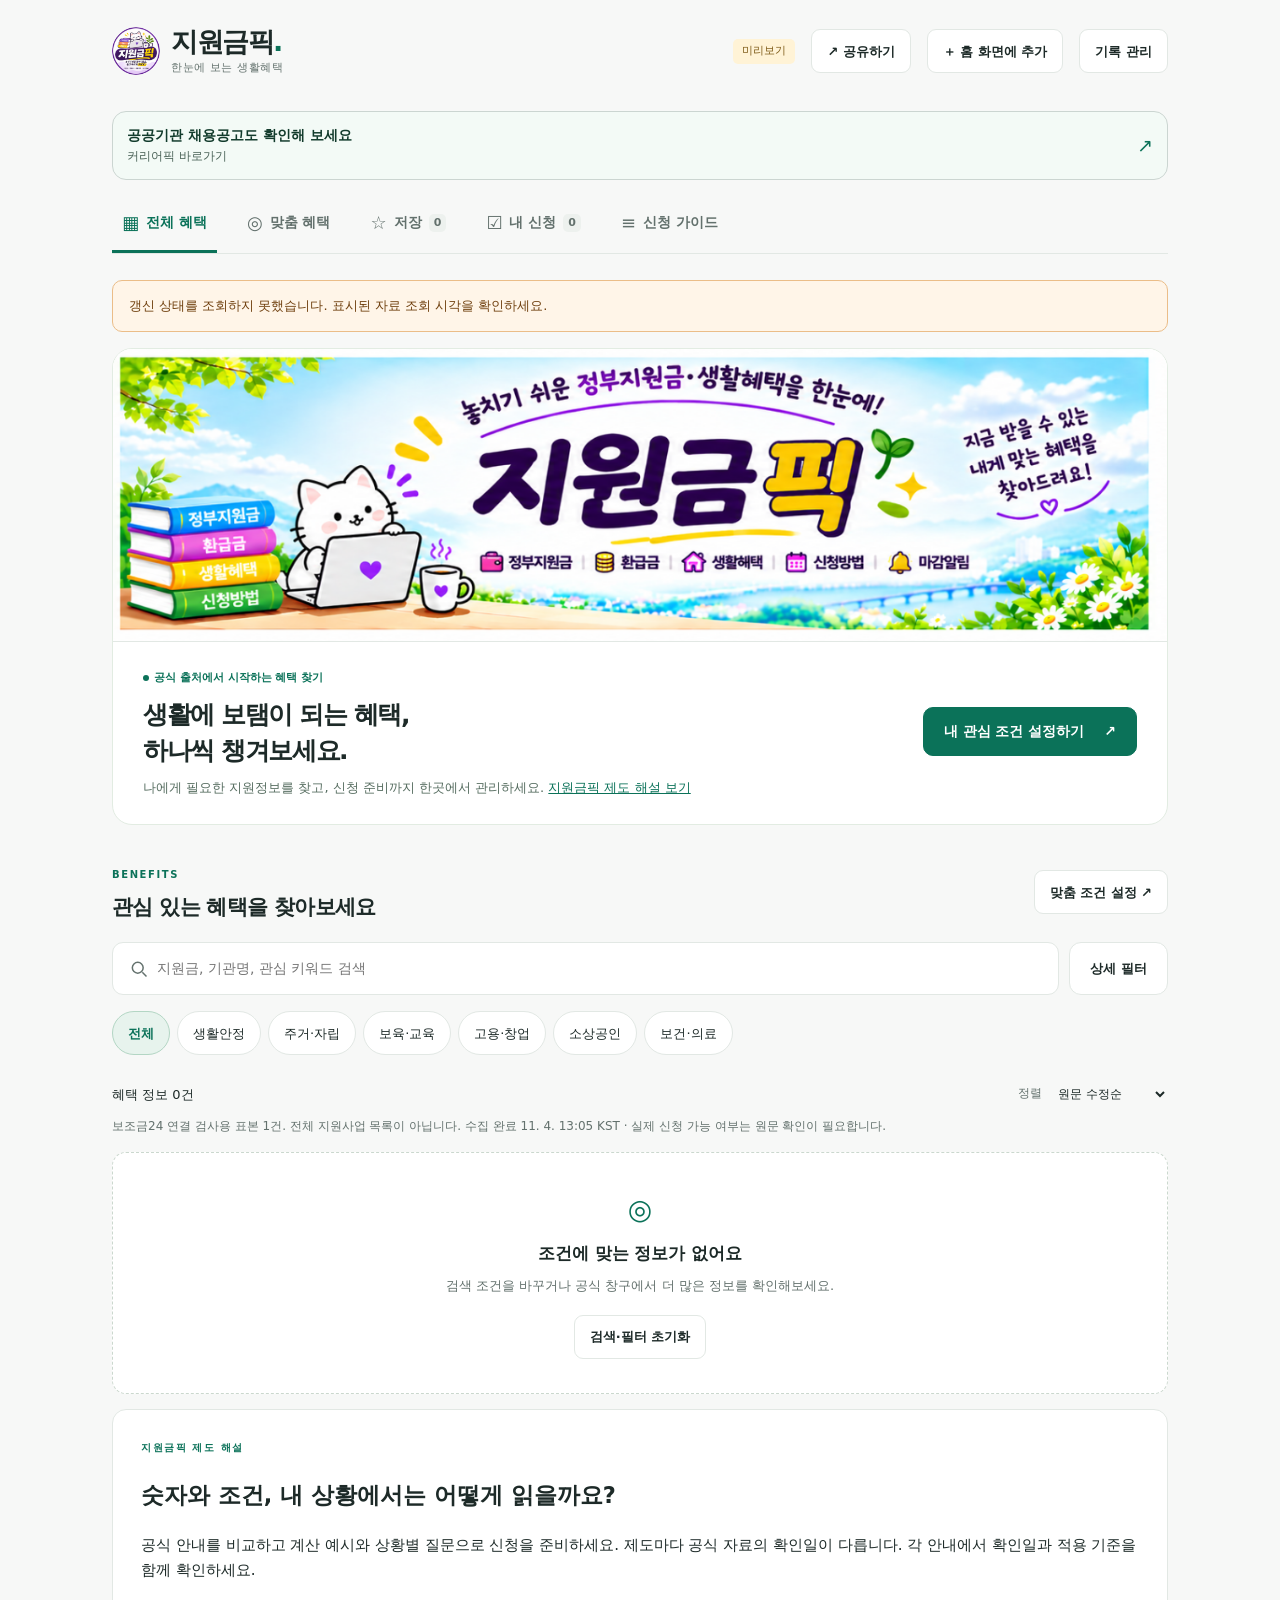
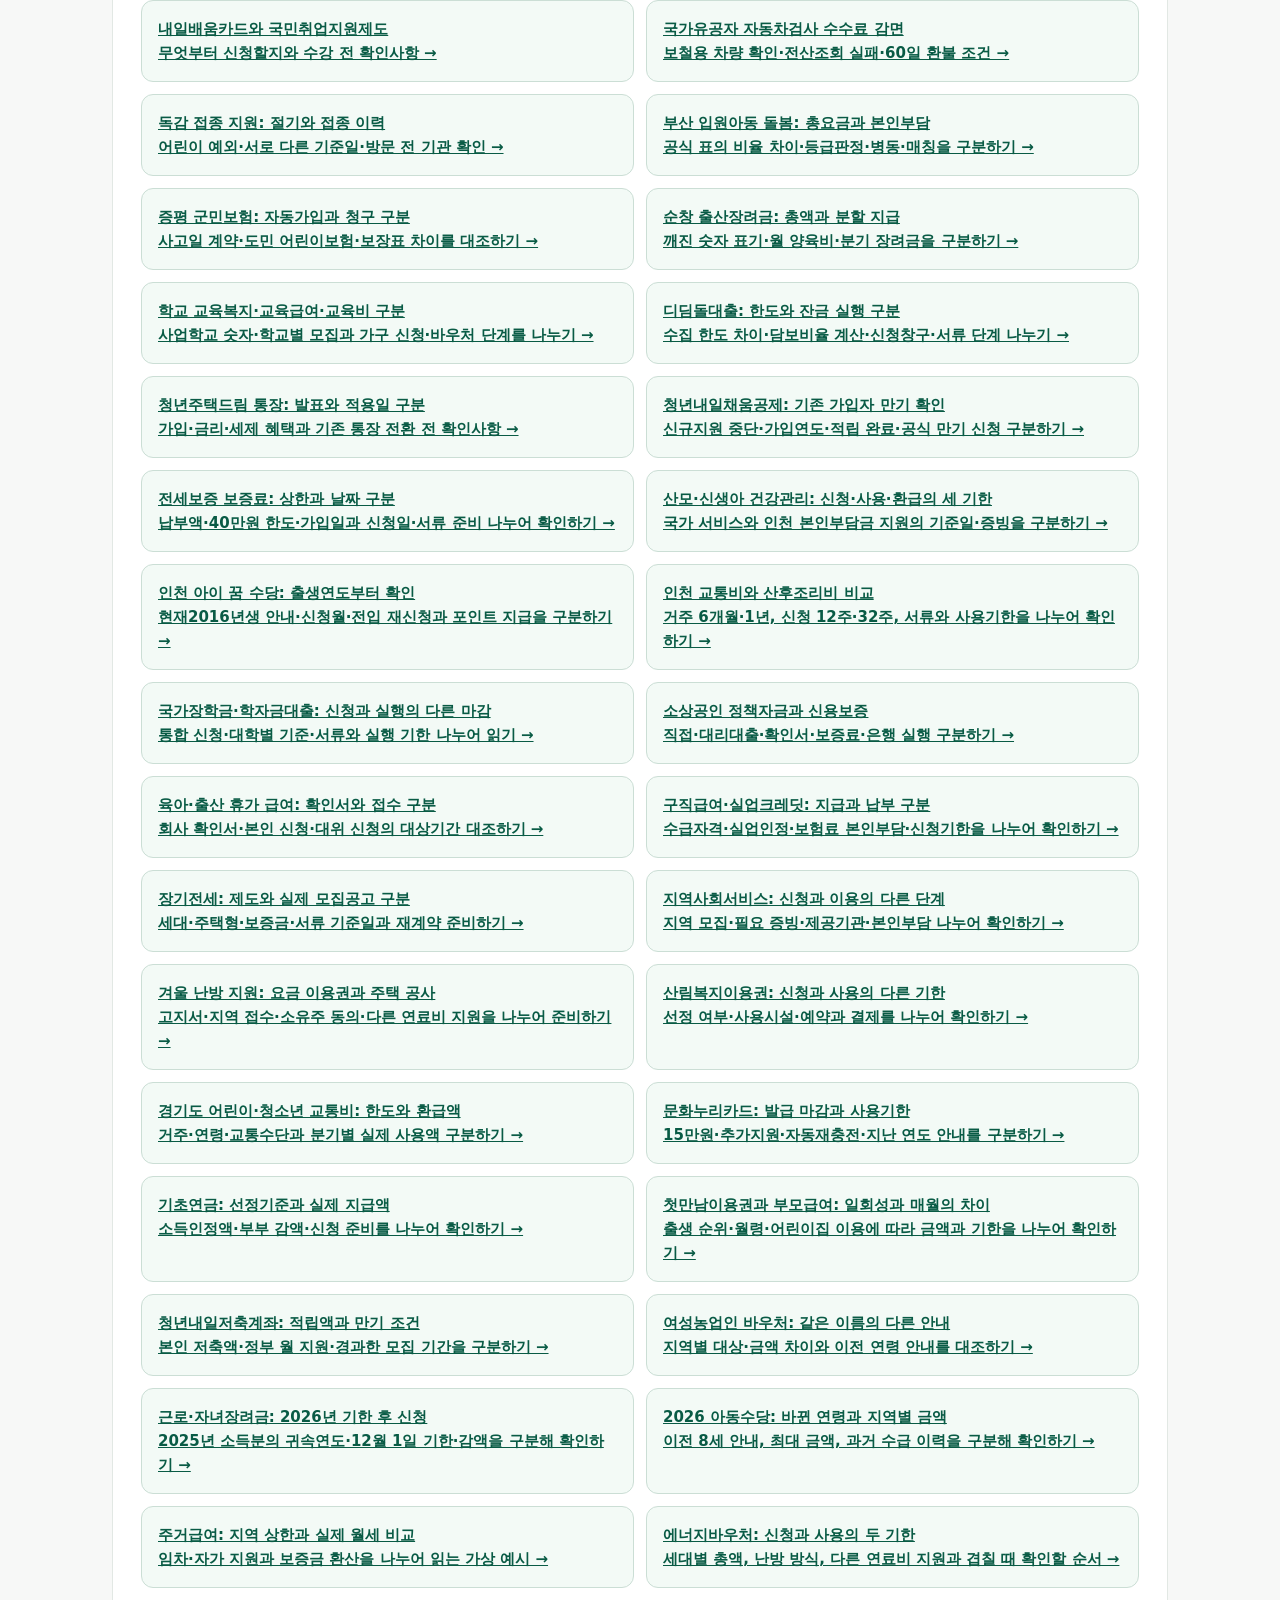
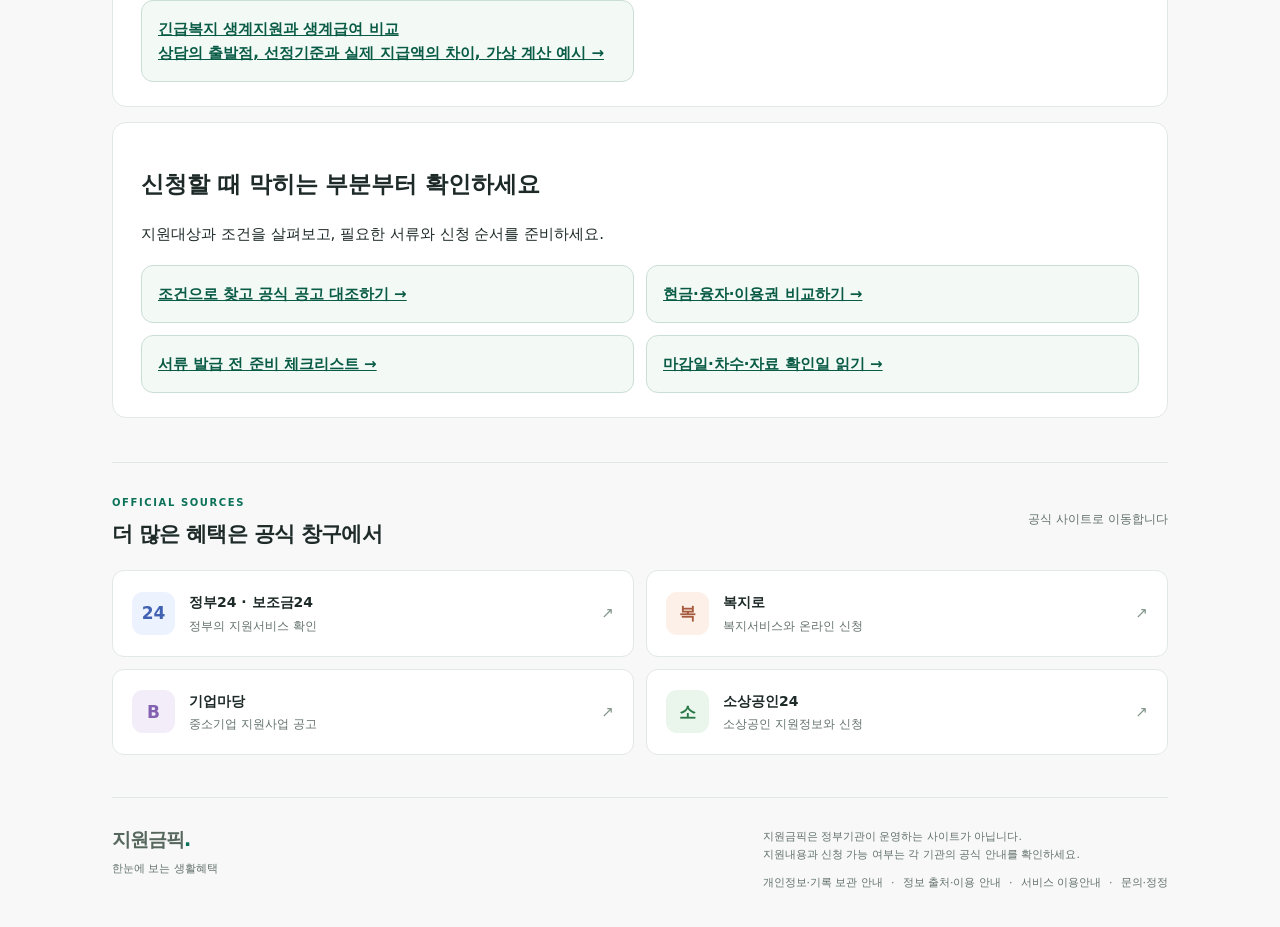
==== commit 4530237d: "Put benefit search before the editorial guides on the homepage" ====
--- a/index.html
+++ b/index.html
@@ -44,10 +44,9 @@
     <div id="feedWarning" class="warning" role="status" hidden></div>
     <section class="hero hero-branded" id="hero">
       <div class="brand-banner"><img src="supportpick-banner.png" width="2048" height="682" alt="지원금픽 — 정부지원금·환급금·생활혜택·신청방법" fetchpriority="high" decoding="async"></div>
-      <div class="hero-content"><div class="hero-copy"><span class="eyebrow"><span class="status-dot"></span>공식 출처에서 시작하는 혜택 찾기</span><h1>생활에 보탬이 되는 혜택,<br>하나씩 챙겨보세요.</h1><p>나에게 필요한 지원정보를 찾고,<br class="mobile-only"> 신청 준비까지 한곳에서 관리하세요.</p></div><button class="primary" id="heroMatch">내 관심 조건 설정하기 <span aria-hidden="true">↗</span></button></div>
+      <div class="hero-content"><div class="hero-copy"><span class="eyebrow"><span class="status-dot"></span>공식 출처에서 시작하는 혜택 찾기</span><h1>생활에 보탬이 되는 혜택,<br>하나씩 챙겨보세요.</h1><p>나에게 필요한 지원정보를 찾고,<br class="mobile-only"> 신청 준비까지 한곳에서 관리하세요. <a href="#benefitAnalysis">지원금픽 제도 해설 보기</a></p></div><button class="primary" id="heroMatch">내 관심 조건 설정하기 <span aria-hidden="true">↗</span></button></div>
 
     </section>
-    <section class="detail-block guide-hub" id="benefitAnalysis" aria-labelledby="analysisTitle"><span class="eyebrow">지원금픽 제도 해설</span><h2 id="analysisTitle">숫자와 조건, 내 상황에서는 어떻게 읽을까요?</h2><p>공식 안내를 비교하고 계산 예시와 상황별 질문으로 신청을 준비하세요. 제도마다 공식 자료의 확인일이 다릅니다. 각 안내에서 확인일과 적용 기준을 함께 확인하세요.</p><div class="guide-links"><a href="guides/training-card-vs-employment-support-2026.html"><strong>내일배움카드와 국민취업지원제도</strong><br>무엇부터 신청할지와 수강 전 확인사항 →</a><a href="guides/veterans-vehicle-inspection-discount-2026.html"><strong>국가유공자 자동차검사 수수료 감면</strong><br>보철용 차량 확인·전산조회 실패·60일 환불 조건 →</a><a href="guides/influenza-season-vs-dose-history-2026.html"><strong>독감 접종 지원: 절기와 접종 이력</strong><br>어린이 예외·서로 다른 기준일·방문 전 기관 확인 →</a><a href="guides/busan-child-care-fee-vs-copayment-2026.html"><strong>부산 입원아동 돌봄: 총요금과 본인부담</strong><br>공식 표의 비율 차이·등급판정·병동·매칭을 구분하기 →</a><a href="guides/jeungpyeong-insurance-contract-vs-claim-2026.html"><strong>증평 군민보험: 자동가입과 청구 구분</strong><br>사고일 계약·도민 어린이보험·보장표 차이를 대조하기 →</a><a href="guides/sunchang-birth-total-vs-installments-2026.html"><strong>순창 출산장려금: 총액과 분할 지급</strong><br>깨진 숫자 표기·월 양육비·분기 장려금을 구분하기 →</a><a href="guides/school-welfare-vs-education-benefit-2026.html"><strong>학교 교육복지·교육급여·교육비 구분</strong><br>사업학교 숫자·학교별 모집과 가구 신청·바우처 단계를 나누기 →</a><a href="guides/didimdol-cap-collateral-and-closing-2026.html"><strong>디딤돌대출: 한도와 잔금 실행 구분</strong><br>수집 한도 차이·담보비율 계산·신청창구·서류 단계 나누기 →</a><a href="guides/youth-housing-account-announcement-tax-conversion-2026.html"><strong>청년주택드림 통장: 발표와 적용일 구분</strong><br>가입·금리·세제 혜택과 기존 통장 전환 전 확인사항 →</a><a href="guides/youth-mutual-aid-closed-enrollment-maturity-2026.html"><strong>청년내일채움공제: 기존 가입자 만기 확인</strong><br>신규지원 중단·가입연도·적립 완료·공식 만기 신청 구분하기 →</a><a href="guides/rental-guarantee-fee-cap-and-dates-2026.html"><strong>전세보증 보증료: 상한과 날짜 구분</strong><br>납부액·40만원 한도·가입일과 신청일·서류 준비 나누어 확인하기 →</a><a href="guides/maternal-service-application-use-refund-2026.html"><strong>산모·신생아 건강관리: 신청·사용·환급의 세 기한</strong><br>국가 서비스와 인천 본인부담금 지원의 기준일·증빙을 구분하기 →</a><a href="guides/incheon-child-dream-birth-year-2026.html"><strong>인천 아이 꿈 수당: 출생연도부터 확인</strong><br>현재2016년생 안내·신청월·전입 재신청과 포인트 지급을 구분하기 →</a><a href="guides/incheon-pregnancy-transport-vs-postpartum-2026.html"><strong>인천 교통비와 산후조리비 비교</strong><br>거주 6개월·1년, 신청 12주·32주, 서류와 사용기한을 나누어 확인하기 →</a><a href="guides/scholarships-vs-student-loan-steps-2026.html"><strong>국가장학금·학자금대출: 신청과 실행의 다른 마감</strong><br>통합 신청·대학별 기준·서류와 실행 기한 나누어 읽기 →</a><a href="guides/small-business-loan-vs-guarantee-2026.html"><strong>소상공인 정책자금과 신용보증</strong><br>직접·대리대출·확인서·보증료·은행 실행 구분하기 →</a><a href="guides/leave-benefit-claim-checklist-2026.html"><strong>육아·출산 휴가 급여: 확인서와 접수 구분</strong><br>회사 확인서·본인 신청·대위 신청의 대상기간 대조하기 →</a><a href="guides/unemployment-benefit-vs-pension-credit-2026.html"><strong>구직급여·실업크레딧: 지급과 납부 구분</strong><br>수급자격·실업인정·보험료 본인부담·신청기한을 나누어 확인하기 →</a><a href="guides/long-term-lease-notice-checklist-2026.html"><strong>장기전세: 제도와 실제 모집공고 구분</strong><br>세대·주택형·보증금·서류 기준일과 재계약 준비하기 →</a><a href="guides/local-social-service-application-vs-use-2026.html"><strong>지역사회서비스: 신청과 이용의 다른 단계</strong><br>지역 모집·필요 증빙·제공기관·본인부담 나누어 확인하기 →</a><a href="guides/winter-bills-vs-home-improvement-2026.html"><strong>겨울 난방 지원: 요금 이용권과 주택 공사</strong><br>고지서·지역 접수·소유주 동의·다른 연료비 지원을 나누어 준비하기 →</a><a href="guides/forest-voucher-application-vs-use-2026.html"><strong>산림복지이용권: 신청과 사용의 다른 기한</strong><br>선정 여부·사용시설·예약과 결제를 나누어 확인하기 →</a><a href="guides/gyeonggi-child-transport-cap-2026.html"><strong>경기도 어린이·청소년 교통비: 한도와 환급액</strong><br>거주·연령·교통수단과 분기별 실제 사용액 구분하기 →</a><a href="guides/culture-card-deadlines-2026.html"><strong>문화누리카드: 발급 마감과 사용기한</strong><br>15만원·추가지원·자동재충전·지난 연도 안내를 구분하기 →</a><a href="guides/basic-pension-amounts-2026.html"><strong>기초연금: 선정기준과 실제 지급액</strong><br>소득인정액·부부 감액·신청 준비를 나누어 확인하기 →</a><a href="guides/first-meeting-vs-parent-benefit-2026.html"><strong>첫만남이용권과 부모급여: 일회성과 매월의 차이</strong><br>출생 순위·월령·어린이집 이용에 따라 금액과 기한을 나누어 확인하기 →</a><a href="guides/youth-savings-contribution-2026.html"><strong>청년내일저축계좌: 적립액과 만기 조건</strong><br>본인 저축액·정부 월 지원·경과한 모집 기간을 구분하기 →</a><a href="guides/women-farmer-voucher-records-2026.html"><strong>여성농업인 바우처: 같은 이름의 다른 안내</strong><br>지역별 대상·금액 차이와 이전 연령 안내를 대조하기 →</a><a href="guides/earned-income-credit-late-2026.html"><strong>근로·자녀장려금: 2026년 기한 후 신청</strong><br>2025년 소득분의 귀속연도·12월 1일 기한·감액을 구분해 확인하기 →</a><a href="guides/child-allowance-2026.html"><strong>2026 아동수당: 바뀐 연령과 지역별 금액</strong><br>이전 8세 안내, 최대 금액, 과거 수급 이력을 구분해 확인하기 →</a><a href="guides/housing-benefit-2026.html"><strong>주거급여: 지역 상한과 실제 월세 비교</strong><br>임차·자가 지원과 보증금 환산을 나누어 읽는 가상 예시 →</a><a href="guides/energy-voucher-2026.html"><strong>에너지바우처: 신청과 사용의 두 기한</strong><br>세대별 총액, 난방 방식, 다른 연료비 지원과 겹칠 때 확인할 순서 →</a><a href="guides/emergency-vs-livelihood-2026.html"><strong>긴급복지 생계지원과 생계급여 비교</strong><br>상담의 출발점, 선정기준과 실제 지급액의 차이, 가상 계산 예시 →</a></div></section>
     <section id="browseSection" aria-labelledby="sectionTitle">
       <div class="section-heading"><div><span class="eyebrow" id="sectionEyebrow">BENEFITS</span><h2 id="sectionTitle">관심 있는 혜택을 찾아보세요</h2></div><button class="quiet" id="preferencesButton">맞춤 조건 설정 <span aria-hidden="true">↗</span></button></div>
       <form class="searchbar" id="searchForm" role="search"><label class="search"><svg width="20" height="20" viewBox="0 0 24 24" fill="none" stroke="currentColor" stroke-width="1.8" aria-hidden="true"><circle cx="10.5" cy="10.5" r="6.5"/><path d="m16 16 5 5"/></svg><input id="query" type="search" aria-label="혜택 검색" placeholder="지원금, 기관명, 관심 키워드 검색" autocomplete="off"></label><button class="fbtn" id="filterToggle" type="button" aria-expanded="false" aria-controls="filterPanel">상세 필터</button></form>
@@ -68,6 +67,7 @@
       <p class="data-note" id="dataNote"></p><button id="feedRetry" class="quiet" type="button" hidden>전체 목록 다시 불러오기</button><div id="compareBar" class="compare-bar" hidden><p id="compareCount" role="status"></p><button id="compareOpen" class="primary" type="button">선택한 지원금 비교</button><button id="compareClear" class="quiet" type="button">선택 해제</button></div>
       <div id="list" class="benefit-list"></div>
     </section>
+    <section class="detail-block guide-hub" id="benefitAnalysis" aria-labelledby="analysisTitle"><span class="eyebrow">지원금픽 제도 해설</span><h2 id="analysisTitle">숫자와 조건, 내 상황에서는 어떻게 읽을까요?</h2><p>공식 안내를 비교하고 계산 예시와 상황별 질문으로 신청을 준비하세요. 제도마다 공식 자료의 확인일이 다릅니다. 각 안내에서 확인일과 적용 기준을 함께 확인하세요.</p><div class="guide-links"><a href="guides/training-card-vs-employment-support-2026.html"><strong>내일배움카드와 국민취업지원제도</strong><br>무엇부터 신청할지와 수강 전 확인사항 →</a><a href="guides/veterans-vehicle-inspection-discount-2026.html"><strong>국가유공자 자동차검사 수수료 감면</strong><br>보철용 차량 확인·전산조회 실패·60일 환불 조건 →</a><a href="guides/influenza-season-vs-dose-history-2026.html"><strong>독감 접종 지원: 절기와 접종 이력</strong><br>어린이 예외·서로 다른 기준일·방문 전 기관 확인 →</a><a href="guides/busan-child-care-fee-vs-copayment-2026.html"><strong>부산 입원아동 돌봄: 총요금과 본인부담</strong><br>공식 표의 비율 차이·등급판정·병동·매칭을 구분하기 →</a><a href="guides/jeungpyeong-insurance-contract-vs-claim-2026.html"><strong>증평 군민보험: 자동가입과 청구 구분</strong><br>사고일 계약·도민 어린이보험·보장표 차이를 대조하기 →</a><a href="guides/sunchang-birth-total-vs-installments-2026.html"><strong>순창 출산장려금: 총액과 분할 지급</strong><br>깨진 숫자 표기·월 양육비·분기 장려금을 구분하기 →</a><a href="guides/school-welfare-vs-education-benefit-2026.html"><strong>학교 교육복지·교육급여·교육비 구분</strong><br>사업학교 숫자·학교별 모집과 가구 신청·바우처 단계를 나누기 →</a><a href="guides/didimdol-cap-collateral-and-closing-2026.html"><strong>디딤돌대출: 한도와 잔금 실행 구분</strong><br>수집 한도 차이·담보비율 계산·신청창구·서류 단계 나누기 →</a><a href="guides/youth-housing-account-announcement-tax-conversion-2026.html"><strong>청년주택드림 통장: 발표와 적용일 구분</strong><br>가입·금리·세제 혜택과 기존 통장 전환 전 확인사항 →</a><a href="guides/youth-mutual-aid-closed-enrollment-maturity-2026.html"><strong>청년내일채움공제: 기존 가입자 만기 확인</strong><br>신규지원 중단·가입연도·적립 완료·공식 만기 신청 구분하기 →</a><a href="guides/rental-guarantee-fee-cap-and-dates-2026.html"><strong>전세보증 보증료: 상한과 날짜 구분</strong><br>납부액·40만원 한도·가입일과 신청일·서류 준비 나누어 확인하기 →</a><a href="guides/maternal-service-application-use-refund-2026.html"><strong>산모·신생아 건강관리: 신청·사용·환급의 세 기한</strong><br>국가 서비스와 인천 본인부담금 지원의 기준일·증빙을 구분하기 →</a><a href="guides/incheon-child-dream-birth-year-2026.html"><strong>인천 아이 꿈 수당: 출생연도부터 확인</strong><br>현재2016년생 안내·신청월·전입 재신청과 포인트 지급을 구분하기 →</a><a href="guides/incheon-pregnancy-transport-vs-postpartum-2026.html"><strong>인천 교통비와 산후조리비 비교</strong><br>거주 6개월·1년, 신청 12주·32주, 서류와 사용기한을 나누어 확인하기 →</a><a href="guides/scholarships-vs-student-loan-steps-2026.html"><strong>국가장학금·학자금대출: 신청과 실행의 다른 마감</strong><br>통합 신청·대학별 기준·서류와 실행 기한 나누어 읽기 →</a><a href="guides/small-business-loan-vs-guarantee-2026.html"><strong>소상공인 정책자금과 신용보증</strong><br>직접·대리대출·확인서·보증료·은행 실행 구분하기 →</a><a href="guides/leave-benefit-claim-checklist-2026.html"><strong>육아·출산 휴가 급여: 확인서와 접수 구분</strong><br>회사 확인서·본인 신청·대위 신청의 대상기간 대조하기 →</a><a href="guides/unemployment-benefit-vs-pension-credit-2026.html"><strong>구직급여·실업크레딧: 지급과 납부 구분</strong><br>수급자격·실업인정·보험료 본인부담·신청기한을 나누어 확인하기 →</a><a href="guides/long-term-lease-notice-checklist-2026.html"><strong>장기전세: 제도와 실제 모집공고 구분</strong><br>세대·주택형·보증금·서류 기준일과 재계약 준비하기 →</a><a href="guides/local-social-service-application-vs-use-2026.html"><strong>지역사회서비스: 신청과 이용의 다른 단계</strong><br>지역 모집·필요 증빙·제공기관·본인부담 나누어 확인하기 →</a><a href="guides/winter-bills-vs-home-improvement-2026.html"><strong>겨울 난방 지원: 요금 이용권과 주택 공사</strong><br>고지서·지역 접수·소유주 동의·다른 연료비 지원을 나누어 준비하기 →</a><a href="guides/forest-voucher-application-vs-use-2026.html"><strong>산림복지이용권: 신청과 사용의 다른 기한</strong><br>선정 여부·사용시설·예약과 결제를 나누어 확인하기 →</a><a href="guides/gyeonggi-child-transport-cap-2026.html"><strong>경기도 어린이·청소년 교통비: 한도와 환급액</strong><br>거주·연령·교통수단과 분기별 실제 사용액 구분하기 →</a><a href="guides/culture-card-deadlines-2026.html"><strong>문화누리카드: 발급 마감과 사용기한</strong><br>15만원·추가지원·자동재충전·지난 연도 안내를 구분하기 →</a><a href="guides/basic-pension-amounts-2026.html"><strong>기초연금: 선정기준과 실제 지급액</strong><br>소득인정액·부부 감액·신청 준비를 나누어 확인하기 →</a><a href="guides/first-meeting-vs-parent-benefit-2026.html"><strong>첫만남이용권과 부모급여: 일회성과 매월의 차이</strong><br>출생 순위·월령·어린이집 이용에 따라 금액과 기한을 나누어 확인하기 →</a><a href="guides/youth-savings-contribution-2026.html"><strong>청년내일저축계좌: 적립액과 만기 조건</strong><br>본인 저축액·정부 월 지원·경과한 모집 기간을 구분하기 →</a><a href="guides/women-farmer-voucher-records-2026.html"><strong>여성농업인 바우처: 같은 이름의 다른 안내</strong><br>지역별 대상·금액 차이와 이전 연령 안내를 대조하기 →</a><a href="guides/earned-income-credit-late-2026.html"><strong>근로·자녀장려금: 2026년 기한 후 신청</strong><br>2025년 소득분의 귀속연도·12월 1일 기한·감액을 구분해 확인하기 →</a><a href="guides/child-allowance-2026.html"><strong>2026 아동수당: 바뀐 연령과 지역별 금액</strong><br>이전 8세 안내, 최대 금액, 과거 수급 이력을 구분해 확인하기 →</a><a href="guides/housing-benefit-2026.html"><strong>주거급여: 지역 상한과 실제 월세 비교</strong><br>임차·자가 지원과 보증금 환산을 나누어 읽는 가상 예시 →</a><a href="guides/energy-voucher-2026.html"><strong>에너지바우처: 신청과 사용의 두 기한</strong><br>세대별 총액, 난방 방식, 다른 연료비 지원과 겹칠 때 확인할 순서 →</a><a href="guides/emergency-vs-livelihood-2026.html"><strong>긴급복지 생계지원과 생계급여 비교</strong><br>상담의 출발점, 선정기준과 실제 지급액의 차이, 가상 계산 예시 →</a></div></section>
     <section id="guideSection" hidden aria-labelledby="guideTitle"><div class="section-heading"><div><span class="eyebrow">APPLICATION GUIDE</span><h2 id="guideTitle">신청 전, 이 순서로 확인하세요</h2></div></div><div class="guide-steps"><article><span>01</span><h3>공식 공고 확인</h3><p>대상·지원내용·신청기간을 원문에서 확인하세요. 접수 상황은 달라질 수 있어요.</p></article><article><span>02</span><h3>조건과 서류 점검</h3><p>연령·소득·거주지 등 세부 조건과 구비서류를 확인하세요.</p></article><article><span>03</span><h3>공식 창구에서 신청</h3><p>신청은 기관의 공식 사이트나 방문 창구에서 진행하세요.</p></article><article><span>04</span><h3>진행 상태 기록</h3><p>지원금픽의 ‘내 신청’에서 준비·접수·결과를 직접 기록할 수 있어요.</p></article></div><p class="context-note">맞춤 결과는 선택한 관심 조건이 비슷한 정보입니다. 실제 수급 자격이나 선정 여부를 판정하지 않습니다.</p></section>
     <section class="detail-block guide-hub"><h2>신청할 때 막히는 부분부터 확인하세요</h2><p>지원대상과 조건을 살펴보고, 필요한 서류와 신청 순서를 준비하세요.</p><div class="guide-links"><a href="guides/find-and-verify.html">조건으로 찾고 공식 공고 대조하기 →</a><a href="guides/compare-benefits.html">현금·융자·이용권 비교하기 →</a><a href="guides/application-checklist.html">서류 발급 전 준비 체크리스트 →</a><a href="guides/deadlines-and-updates.html">마감일·차수·자료 확인일 읽기 →</a></div></section>
     <!-- STATIC_DISCOVERY -->
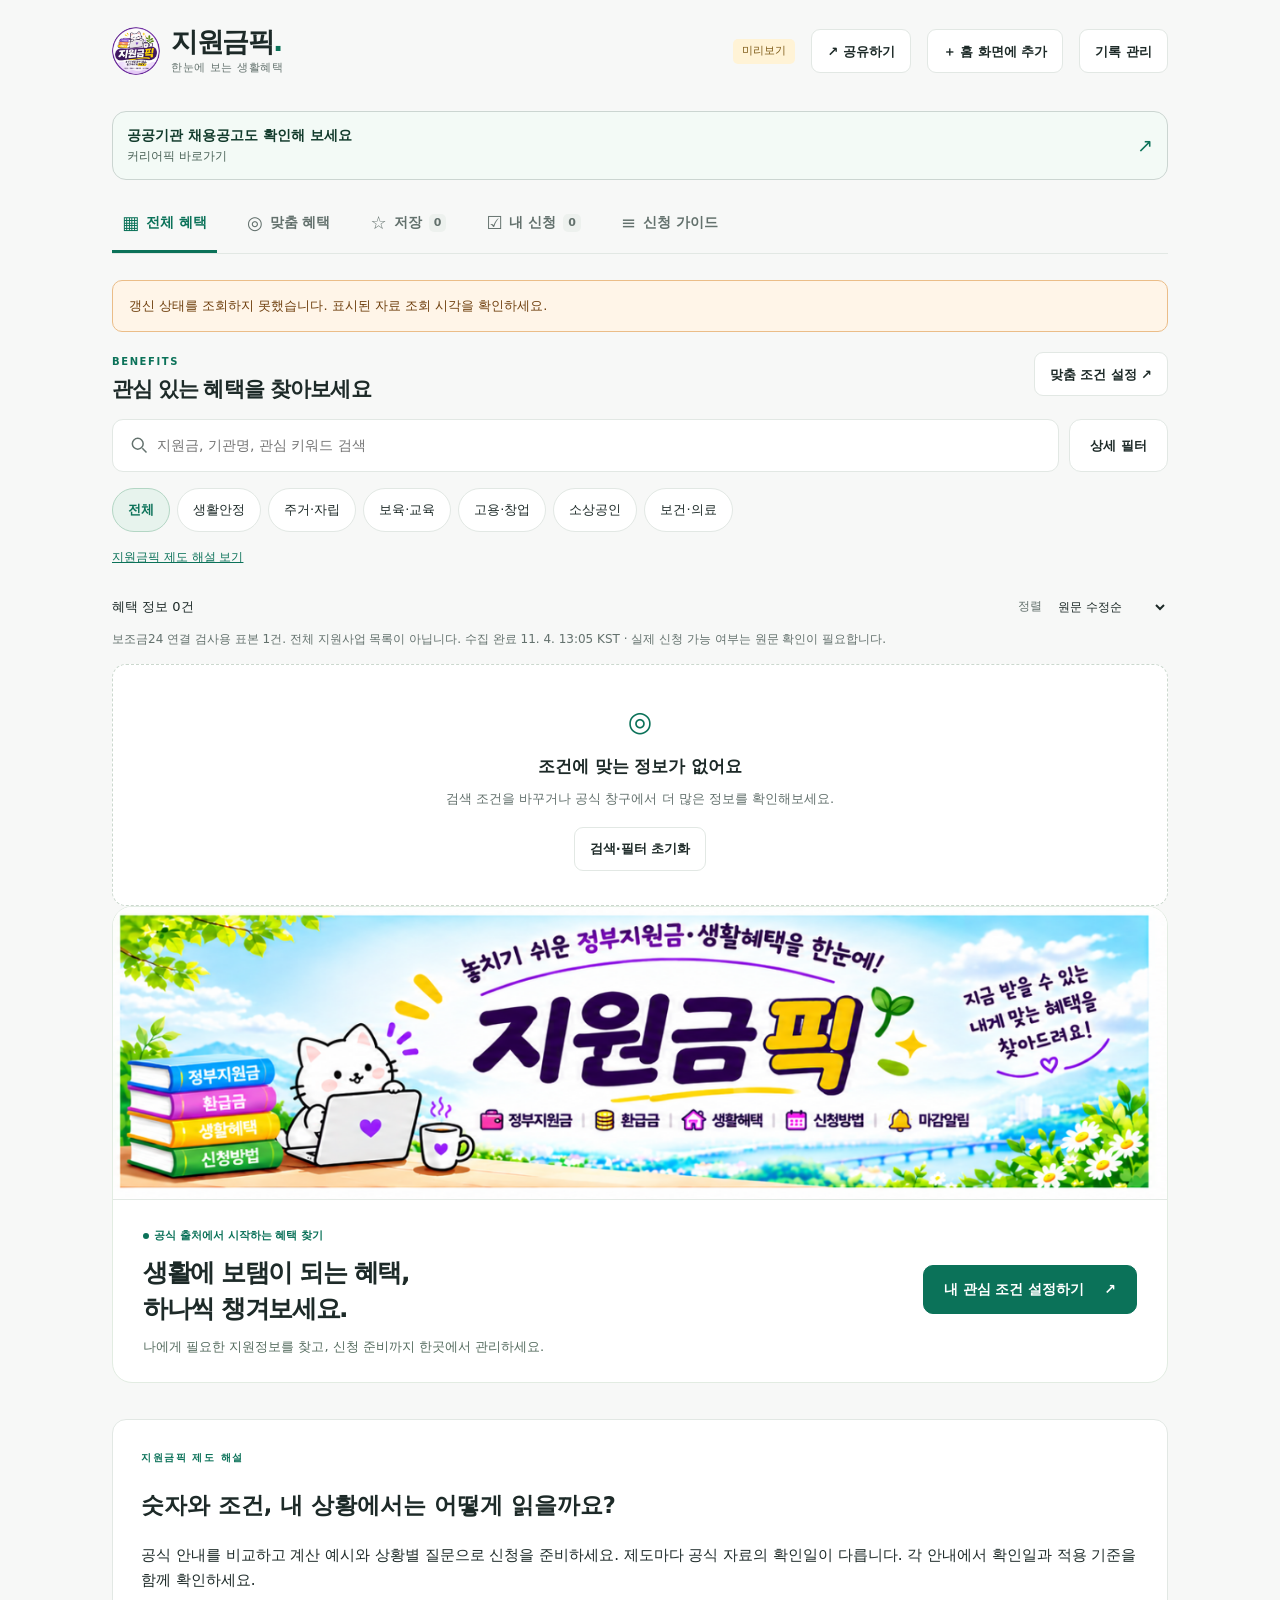
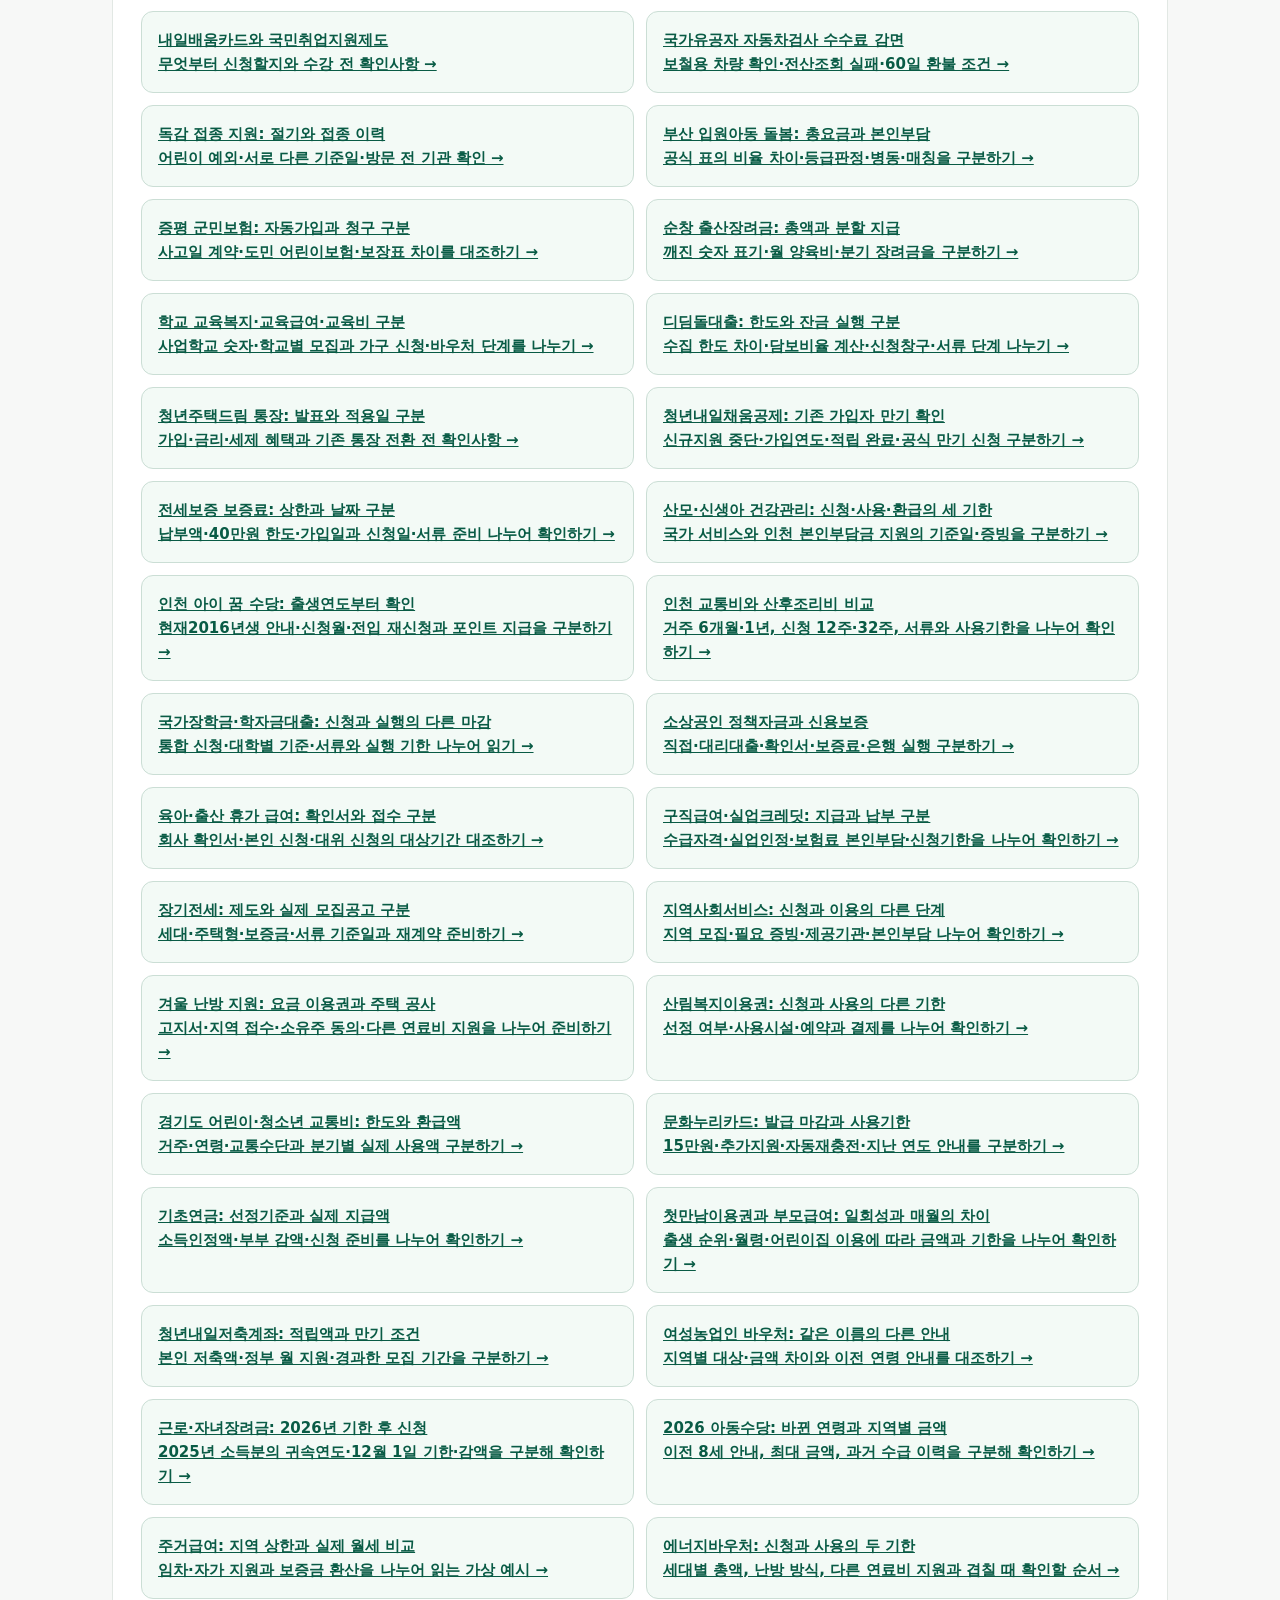
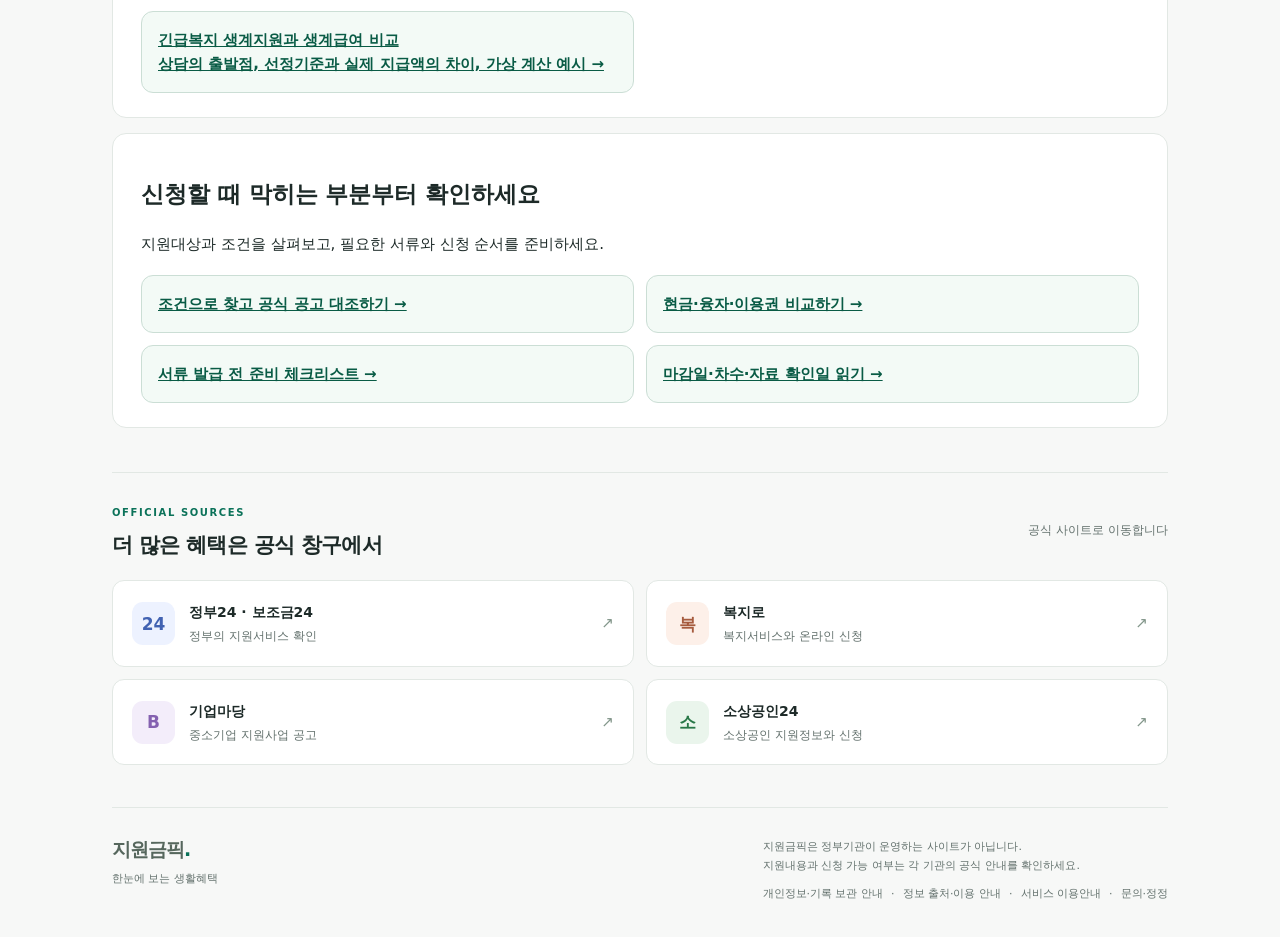
==== commit a587f328: "Put search directly below the navigation on compact screens" ====
--- a/index.html
+++ b/index.html
@@ -42,13 +42,8 @@
   <main id="main" tabindex="-1">
     <div id="storageWarning" class="warning" role="alert" hidden></div>
     <div id="feedWarning" class="warning" role="status" hidden></div>
-    <section class="hero hero-branded" id="hero">
-      <div class="brand-banner"><img src="supportpick-banner.png" width="2048" height="682" alt="지원금픽 — 정부지원금·환급금·생활혜택·신청방법" fetchpriority="high" decoding="async"></div>
-      <div class="hero-content"><div class="hero-copy"><span class="eyebrow"><span class="status-dot"></span>공식 출처에서 시작하는 혜택 찾기</span><h1>생활에 보탬이 되는 혜택,<br>하나씩 챙겨보세요.</h1><p>나에게 필요한 지원정보를 찾고,<br class="mobile-only"> 신청 준비까지 한곳에서 관리하세요. <a href="#benefitAnalysis">지원금픽 제도 해설 보기</a></p></div><button class="primary" id="heroMatch">내 관심 조건 설정하기 <span aria-hidden="true">↗</span></button></div>
-
-    </section>
     <section id="browseSection" aria-labelledby="sectionTitle">
-      <div class="section-heading"><div><span class="eyebrow" id="sectionEyebrow">BENEFITS</span><h2 id="sectionTitle">관심 있는 혜택을 찾아보세요</h2></div><button class="quiet" id="preferencesButton">맞춤 조건 설정 <span aria-hidden="true">↗</span></button></div>
+      <div class="section-heading"><div><span class="eyebrow" id="sectionEyebrow">BENEFITS</span><h1 id="sectionTitle">관심 있는 혜택을 찾아보세요</h1></div><button class="quiet" id="preferencesButton">맞춤 조건 설정 <span aria-hidden="true">↗</span></button></div>
       <form class="searchbar" id="searchForm" role="search"><label class="search"><svg width="20" height="20" viewBox="0 0 24 24" fill="none" stroke="currentColor" stroke-width="1.8" aria-hidden="true"><circle cx="10.5" cy="10.5" r="6.5"/><path d="m16 16 5 5"/></svg><input id="query" type="search" aria-label="혜택 검색" placeholder="지원금, 기관명, 관심 키워드 검색" autocomplete="off"></label><button class="fbtn" id="filterToggle" type="button" aria-expanded="false" aria-controls="filterPanel">상세 필터</button></form>
       <div class="categories" id="categories" aria-label="혜택 분야"></div>
       <div class="filters" id="filterPanel" hidden>
@@ -62,10 +57,16 @@
         <button type="button" class="quiet" id="resetFilters">검색·필터 초기화</button>
         <p class="data-note">연령·가구는 공식 API의 분류 조건입니다. 생년월일·소득을 입력하지 않으며 수급 자격을 판정하지 않습니다. 관련 지역은 소관기관의 지역 또는 원문 표기입니다. 지역 미제공 자료도 함께 표시하며 실제 거주·수급 조건을 확정하지 않습니다.</p>
       </div>
+      <p id="analysisShortcut" class="data-note"><a href="#benefitAnalysis">지원금픽 제도 해설 보기</a></p>
       <div id="matchNotice" class="context-note" hidden></div>
       <div class="results-line"><p id="resultCount" role="status" aria-live="polite"></p><label>정렬 <select id="sort"><option value="updated">원문 수정순</option><option value="deadline">기한순</option><option value="title">이름순</option></select></label></div>
       <p class="data-note" id="dataNote"></p><button id="feedRetry" class="quiet" type="button" hidden>전체 목록 다시 불러오기</button><div id="compareBar" class="compare-bar" hidden><p id="compareCount" role="status"></p><button id="compareOpen" class="primary" type="button">선택한 지원금 비교</button><button id="compareClear" class="quiet" type="button">선택 해제</button></div>
       <div id="list" class="benefit-list"></div>
+    </section>
+    <section class="hero hero-branded" id="hero">
+      <div class="brand-banner"><img src="supportpick-banner.png" width="2048" height="682" alt="지원금픽 — 정부지원금·환급금·생활혜택·신청방법" fetchpriority="high" decoding="async"></div>
+      <div class="hero-content"><div class="hero-copy"><span class="eyebrow"><span class="status-dot"></span>공식 출처에서 시작하는 혜택 찾기</span><h2 class="hero-title">생활에 보탬이 되는 혜택,<br>하나씩 챙겨보세요.</h2><p>나에게 필요한 지원정보를 찾고,<br class="mobile-only"> 신청 준비까지 한곳에서 관리하세요.</p></div><button class="primary" id="heroMatch">내 관심 조건 설정하기 <span aria-hidden="true">↗</span></button></div>
+
     </section>
     <section class="detail-block guide-hub" id="benefitAnalysis" aria-labelledby="analysisTitle"><span class="eyebrow">지원금픽 제도 해설</span><h2 id="analysisTitle">숫자와 조건, 내 상황에서는 어떻게 읽을까요?</h2><p>공식 안내를 비교하고 계산 예시와 상황별 질문으로 신청을 준비하세요. 제도마다 공식 자료의 확인일이 다릅니다. 각 안내에서 확인일과 적용 기준을 함께 확인하세요.</p><div class="guide-links"><a href="guides/training-card-vs-employment-support-2026.html"><strong>내일배움카드와 국민취업지원제도</strong><br>무엇부터 신청할지와 수강 전 확인사항 →</a><a href="guides/veterans-vehicle-inspection-discount-2026.html"><strong>국가유공자 자동차검사 수수료 감면</strong><br>보철용 차량 확인·전산조회 실패·60일 환불 조건 →</a><a href="guides/influenza-season-vs-dose-history-2026.html"><strong>독감 접종 지원: 절기와 접종 이력</strong><br>어린이 예외·서로 다른 기준일·방문 전 기관 확인 →</a><a href="guides/busan-child-care-fee-vs-copayment-2026.html"><strong>부산 입원아동 돌봄: 총요금과 본인부담</strong><br>공식 표의 비율 차이·등급판정·병동·매칭을 구분하기 →</a><a href="guides/jeungpyeong-insurance-contract-vs-claim-2026.html"><strong>증평 군민보험: 자동가입과 청구 구분</strong><br>사고일 계약·도민 어린이보험·보장표 차이를 대조하기 →</a><a href="guides/sunchang-birth-total-vs-installments-2026.html"><strong>순창 출산장려금: 총액과 분할 지급</strong><br>깨진 숫자 표기·월 양육비·분기 장려금을 구분하기 →</a><a href="guides/school-welfare-vs-education-benefit-2026.html"><strong>학교 교육복지·교육급여·교육비 구분</strong><br>사업학교 숫자·학교별 모집과 가구 신청·바우처 단계를 나누기 →</a><a href="guides/didimdol-cap-collateral-and-closing-2026.html"><strong>디딤돌대출: 한도와 잔금 실행 구분</strong><br>수집 한도 차이·담보비율 계산·신청창구·서류 단계 나누기 →</a><a href="guides/youth-housing-account-announcement-tax-conversion-2026.html"><strong>청년주택드림 통장: 발표와 적용일 구분</strong><br>가입·금리·세제 혜택과 기존 통장 전환 전 확인사항 →</a><a href="guides/youth-mutual-aid-closed-enrollment-maturity-2026.html"><strong>청년내일채움공제: 기존 가입자 만기 확인</strong><br>신규지원 중단·가입연도·적립 완료·공식 만기 신청 구분하기 →</a><a href="guides/rental-guarantee-fee-cap-and-dates-2026.html"><strong>전세보증 보증료: 상한과 날짜 구분</strong><br>납부액·40만원 한도·가입일과 신청일·서류 준비 나누어 확인하기 →</a><a href="guides/maternal-service-application-use-refund-2026.html"><strong>산모·신생아 건강관리: 신청·사용·환급의 세 기한</strong><br>국가 서비스와 인천 본인부담금 지원의 기준일·증빙을 구분하기 →</a><a href="guides/incheon-child-dream-birth-year-2026.html"><strong>인천 아이 꿈 수당: 출생연도부터 확인</strong><br>현재2016년생 안내·신청월·전입 재신청과 포인트 지급을 구분하기 →</a><a href="guides/incheon-pregnancy-transport-vs-postpartum-2026.html"><strong>인천 교통비와 산후조리비 비교</strong><br>거주 6개월·1년, 신청 12주·32주, 서류와 사용기한을 나누어 확인하기 →</a><a href="guides/scholarships-vs-student-loan-steps-2026.html"><strong>국가장학금·학자금대출: 신청과 실행의 다른 마감</strong><br>통합 신청·대학별 기준·서류와 실행 기한 나누어 읽기 →</a><a href="guides/small-business-loan-vs-guarantee-2026.html"><strong>소상공인 정책자금과 신용보증</strong><br>직접·대리대출·확인서·보증료·은행 실행 구분하기 →</a><a href="guides/leave-benefit-claim-checklist-2026.html"><strong>육아·출산 휴가 급여: 확인서와 접수 구분</strong><br>회사 확인서·본인 신청·대위 신청의 대상기간 대조하기 →</a><a href="guides/unemployment-benefit-vs-pension-credit-2026.html"><strong>구직급여·실업크레딧: 지급과 납부 구분</strong><br>수급자격·실업인정·보험료 본인부담·신청기한을 나누어 확인하기 →</a><a href="guides/long-term-lease-notice-checklist-2026.html"><strong>장기전세: 제도와 실제 모집공고 구분</strong><br>세대·주택형·보증금·서류 기준일과 재계약 준비하기 →</a><a href="guides/local-social-service-application-vs-use-2026.html"><strong>지역사회서비스: 신청과 이용의 다른 단계</strong><br>지역 모집·필요 증빙·제공기관·본인부담 나누어 확인하기 →</a><a href="guides/winter-bills-vs-home-improvement-2026.html"><strong>겨울 난방 지원: 요금 이용권과 주택 공사</strong><br>고지서·지역 접수·소유주 동의·다른 연료비 지원을 나누어 준비하기 →</a><a href="guides/forest-voucher-application-vs-use-2026.html"><strong>산림복지이용권: 신청과 사용의 다른 기한</strong><br>선정 여부·사용시설·예약과 결제를 나누어 확인하기 →</a><a href="guides/gyeonggi-child-transport-cap-2026.html"><strong>경기도 어린이·청소년 교통비: 한도와 환급액</strong><br>거주·연령·교통수단과 분기별 실제 사용액 구분하기 →</a><a href="guides/culture-card-deadlines-2026.html"><strong>문화누리카드: 발급 마감과 사용기한</strong><br>15만원·추가지원·자동재충전·지난 연도 안내를 구분하기 →</a><a href="guides/basic-pension-amounts-2026.html"><strong>기초연금: 선정기준과 실제 지급액</strong><br>소득인정액·부부 감액·신청 준비를 나누어 확인하기 →</a><a href="guides/first-meeting-vs-parent-benefit-2026.html"><strong>첫만남이용권과 부모급여: 일회성과 매월의 차이</strong><br>출생 순위·월령·어린이집 이용에 따라 금액과 기한을 나누어 확인하기 →</a><a href="guides/youth-savings-contribution-2026.html"><strong>청년내일저축계좌: 적립액과 만기 조건</strong><br>본인 저축액·정부 월 지원·경과한 모집 기간을 구분하기 →</a><a href="guides/women-farmer-voucher-records-2026.html"><strong>여성농업인 바우처: 같은 이름의 다른 안내</strong><br>지역별 대상·금액 차이와 이전 연령 안내를 대조하기 →</a><a href="guides/earned-income-credit-late-2026.html"><strong>근로·자녀장려금: 2026년 기한 후 신청</strong><br>2025년 소득분의 귀속연도·12월 1일 기한·감액을 구분해 확인하기 →</a><a href="guides/child-allowance-2026.html"><strong>2026 아동수당: 바뀐 연령과 지역별 금액</strong><br>이전 8세 안내, 최대 금액, 과거 수급 이력을 구분해 확인하기 →</a><a href="guides/housing-benefit-2026.html"><strong>주거급여: 지역 상한과 실제 월세 비교</strong><br>임차·자가 지원과 보증금 환산을 나누어 읽는 가상 예시 →</a><a href="guides/energy-voucher-2026.html"><strong>에너지바우처: 신청과 사용의 두 기한</strong><br>세대별 총액, 난방 방식, 다른 연료비 지원과 겹칠 때 확인할 순서 →</a><a href="guides/emergency-vs-livelihood-2026.html"><strong>긴급복지 생계지원과 생계급여 비교</strong><br>상담의 출발점, 선정기준과 실제 지급액의 차이, 가상 계산 예시 →</a></div></section>
     <section id="guideSection" hidden aria-labelledby="guideTitle"><div class="section-heading"><div><span class="eyebrow">APPLICATION GUIDE</span><h2 id="guideTitle">신청 전, 이 순서로 확인하세요</h2></div></div><div class="guide-steps"><article><span>01</span><h3>공식 공고 확인</h3><p>대상·지원내용·신청기간을 원문에서 확인하세요. 접수 상황은 달라질 수 있어요.</p></article><article><span>02</span><h3>조건과 서류 점검</h3><p>연령·소득·거주지 등 세부 조건과 구비서류를 확인하세요.</p></article><article><span>03</span><h3>공식 창구에서 신청</h3><p>신청은 기관의 공식 사이트나 방문 창구에서 진행하세요.</p></article><article><span>04</span><h3>진행 상태 기록</h3><p>지원금픽의 ‘내 신청’에서 준비·접수·결과를 직접 기록할 수 있어요.</p></article></div><p class="context-note">맞춤 결과는 선택한 관심 조건이 비슷한 정보입니다. 실제 수급 자격이나 선정 여부를 판정하지 않습니다.</p></section>
--- a/styles.css
+++ b/styles.css
@@ -1,10 +1,10 @@
 :root{--bg:#f7f8f7;--surface:#fff;--ink:#1d2a28;--muted:#63716d;--line:#e2e8e4;--brand:#0b7259;--brand-soft:#e7f3ed;--tile:#edf1ee;--tile-ink:#42584d;--chip:#f0f5f2;--green:#0b7259;--green-soft:#e5f3eb;color-scheme:light}
-body{font-family:"Pretendard","Apple SD Gothic Neo","Malgun Gothic",system-ui,sans-serif;line-height:1.65;font-size:15px}a{color:var(--brand)}button,a,input,select,textarea{-webkit-tap-highlight-color:transparent}button{cursor:pointer}button:disabled{opacity:.5;cursor:not-allowed}input,select,textarea{font:inherit}input,textarea{width:100%;border:1px solid var(--line);border-radius:10px;padding:11px 12px;color:var(--ink);background:var(--surface)}select{max-width:100%;min-height:44px;border:1px solid var(--line);padding:8px 30px 8px 12px;border-radius:9px;background:var(--surface);color:var(--ink)}button{min-height:44px}a,button,input,select,textarea{scroll-margin-top:24px}.skip{position:fixed;top:-100px;left:20px;background:var(--brand);color:white;z-index:100;padding:10px 20px}.skip:focus{top:10px}.site-shell{max-width:1120px;padding:0 32px;margin:auto}.header{padding:26px 0 20px;justify-content:space-between}.brand{display:flex;gap:11px;align-items:center;text-decoration:none;color:var(--ink)}.brand strong{font-size:27px;font-weight:850;letter-spacing:-1.5px;line-height:1.2}.brand small{display:block;font-size:11px;color:var(--muted);letter-spacing:.6px}.brand-dot{color:var(--brand)}.header-actions{display:flex;align-items:center;gap:16px}.preview-tag{font-size:11px;background:#fff3d6;color:#7e5b18;padding:3px 9px;border-radius:5px}.quiet{border:1px solid var(--line);border-radius:9px;padding:8px 15px;background:var(--surface);color:var(--ink);font-weight:600;font-size:13px}.primary{border:1px solid var(--brand);background:var(--brand);color:white;border-radius:10px;padding:12px 20px;display:inline-flex;align-items:center;justify-content:center;gap:20px;text-decoration:none;font-size:14px;font-weight:700}.main-nav{display:flex;gap:20px;border-bottom:1px solid var(--line);margin-bottom:26px}.main-nav button{border:0;border-bottom:3px solid transparent;background:none;padding:14px 10px 13px;color:var(--muted);font-size:14px;font-weight:650;display:flex;gap:7px;align-items:center;white-space:nowrap}.main-nav button[aria-current="page"]{color:var(--brand);border-bottom-color:var(--brand)}.nav-icon{font-size:18px;font-weight:500}.nav-count{font-size:11px;background:var(--tile);border-radius:5px;padding:0 5px}.hero{background:#edf4ed;border:1px solid #e2ece2;border-radius:20px;min-height:302px;padding:34px 42px;display:flex;justify-content:space-between;position:relative;overflow:hidden;gap:20px;margin-bottom:36px}.hero h1{font-family:inherit;font-size:32px;font-weight:800;line-height:1.5;letter-spacing:-1.4px;margin:11px 0}.hero p{font-size:14px;color:#566d60;margin:0 0 20px}.eyebrow{font-size:10px;letter-spacing:1.6px;font-weight:700;color:var(--brand)}.hero .eyebrow{font-size:11px;letter-spacing:0}.status-dot{display:inline-block;width:6px;height:6px;background:var(--brand);border-radius:50%;margin-right:5px}.hero-visual{width:290px;min-width:240px;position:relative;align-self:center;height:230px}.hero-orbit{position:absolute;inset:0;border-radius:50%;background:#dcebdc}.benefit-ticket{position:absolute;left:44px;top:13px;width:172px;height:214px;background:#fffef4;transform:rotate(10deg);box-shadow:0 16px 30px #244f2b15;border-radius:15px;padding:22px;color:#164631;border:1px solid #e2e5d2}.ticket-label{font-size:11px;font-weight:700}.ticket-mark{display:block;font-size:64px;font-weight:900;line-height:1.2;letter-spacing:-4px;margin:9px 0}.ticket-mark span{font-size:26px;letter-spacing:-1px}.ticket-line{display:block;border-top:1px dashed #a5b8a2;margin:12px -22px}.ticket-caption{font-size:9px;white-space:nowrap;letter-spacing:-.3px}.ticket-stamp{position:absolute;top:11px;right:12px;font-size:20px;color:#9dab70}.float-tag{position:absolute;right:-5px;top:27px;padding:7px 13px;background:white;border-radius:9px;font-size:12px;font-weight:700;transform:rotate(-8deg);box-shadow:0 6px 16px #244f2b10}.float-tag b{color:var(--brand);margin-left:8px}.float-tag.second{top:auto;right:auto;left:-7px;bottom:30px;background:#ffe299;transform:rotate(-5deg)}.section-heading{display:flex;justify-content:space-between;align-items:center;gap:16px;margin-bottom:18px}.section-heading h2{font-size:21px;letter-spacing:-.7px;margin:4px 0 0;font-weight:750}.section-heading .muted{font-size:12px}.searchbar{gap:10px;margin:0 0 14px}.search{padding:0 16px;border-radius:11px}.search input{border:0;border-radius:0;padding:14px 0;font-size:14px}.fbtn{padding:0 20px;font-size:13px}.categories{display:flex;gap:7px;flex-wrap:wrap;margin:16px 0}.categories .chip{padding:8px 15px;font-size:13px;background:white}.categories .chip[aria-pressed="true"]{background:var(--brand-soft);color:var(--brand);border-color:#b3d6c4;font-weight:700}.filters{border:1px solid var(--line);border-radius:12px;padding:14px;background:#fff;display:flex;gap:16px;align-items:center;flex-wrap:wrap;margin:0 0 16px}.filters[hidden]{display:none}.filters label{font-size:13px;display:flex;gap:8px;align-items:center}.results-line{display:flex;justify-content:space-between;gap:10px;align-items:center;margin:20px 0 4px}.results-line p{font-size:13px;margin:0}.results-line label{color:var(--muted);font-size:12px;display:flex;gap:8px;align-items:center}.results-line select{border:0;background:none;font-size:12px;min-height:38px;padding-left:4px}.data-note{font-size:12px;color:var(--muted);margin:0 0 15px}.benefit-list{display:grid;grid-template-columns:repeat(3,minmax(0,1fr));gap:16px}.benefit-card{border:1px solid var(--line);border-radius:14px;background:white;display:flex;flex-direction:column;min-width:0}.card-content{padding:22px 21px;flex:1}.card-top{display:flex;justify-content:space-between;align-items:center;gap:8px}.badge{font-size:11px;display:inline-block;background:#f4f1e7;color:#7c6220;padding:3px 8px;border-radius:5px}.category-badge{background:var(--brand-soft);color:var(--brand);font-size:11px;padding:3px 8px;border-radius:5px;font-weight:600}.benefit-card h3{font-size:20px;letter-spacing:-.5px;line-height:1.5;margin:13px 0 6px}.title-link{appearance:none;background:none;border:0;text-align:left;font-size:inherit;font-weight:750;padding:0;color:var(--ink);line-height:inherit;min-height:0}.title-link:hover{color:var(--brand)}.organization{font-size:12px;color:var(--muted);margin:0 0 13px}.card-summary{font-size:13px;line-height:1.8;margin:0 0 18px;color:#4c5c55}.card-meta{display:grid;grid-template-columns:48px 1fr;gap:6px;font-size:12px;line-height:1.7;margin:0}.card-meta dt{color:var(--muted)}.card-meta dd{margin:0;overflow-wrap:anywhere}.card-actions{display:flex;border-top:1px solid var(--line)}.card-actions button{border:0;background:none;flex:1;font-size:12px;color:var(--muted);padding:12px 8px;min-width:0}.card-actions button+button{border-left:1px solid var(--line);color:var(--brand);font-weight:700}.card-actions .saved{color:var(--brand);font-weight:700}.match-reason{color:var(--brand);background:#f2f8f3;font-size:12px;padding:8px 10px;border-radius:7px;margin:14px 0 0}.empty-state{grid-column:1/-1;background:white;border:1px dashed #cbd8ce;border-radius:14px;padding:34px 20px;text-align:center}.empty-state .empty-mark{font-size:28px;color:var(--brand)}.empty-state h3{font-size:17px;margin:6px 0}.empty-state p{font-size:13px;color:var(--muted);margin:8px 0 18px}.context-note{font-size:13px;line-height:1.8;padding:14px 16px;background:#eef5f0;color:#3d5e4b;border-radius:10px;margin:12px 0}.warning{padding:14px 16px;border:1px solid #ebbd88;background:#fff5e8;border-radius:10px;color:#70400f;font-size:13px;margin:16px 0}.muted{color:var(--muted)}.portal-section{margin-top:44px;padding-top:26px;border-top:1px solid var(--line)}.portal-grid{display:grid;grid-template-columns:repeat(2,minmax(0,1fr));gap:12px}.portal-grid a{display:flex;align-items:center;gap:14px;padding:19px;background:white;border:1px solid var(--line);border-radius:12px;color:var(--ink);text-decoration:none}.portal-grid a>span:last-child{margin-left:auto;color:#82968a}.portal-grid a:hover{border-color:#7aaa93}.portal-icon{width:43px;height:43px;display:grid;place-items:center;flex:none;border-radius:11px;font-size:17px;font-weight:800}.blue{background:#edf2ff;color:#4162b2}.coral{background:#fdf0e9;color:#a65b3e}.violet{background:#f3edfa;color:#8461b0}.green{background:#eaf5ec;color:#287747}.portal-grid strong{font-size:14px}.portal-grid p{font-size:12px;color:var(--muted);margin:2px 0 0}footer{display:flex;justify-content:space-between;gap:30px;border-top:1px solid var(--line);margin-top:42px;padding:26px 0 34px;font-size:11px;color:var(--muted)}footer strong{font-size:19px;color:#56675d;letter-spacing:-1px}footer p{margin:4px 0 10px}footer a{color:var(--muted);text-decoration:none}.footer-sep{margin:0 8px}.guide-steps{display:grid;grid-template-columns:repeat(4,minmax(0,1fr));gap:12px}.guide-steps article{background:white;padding:22px;border:1px solid var(--line);border-radius:12px}.guide-steps article>span{font-size:12px;color:var(--brand);font-weight:700}.guide-steps h3{font-size:16px;margin:12px 0 8px}.guide-steps p{font-size:13px;color:var(--muted);margin:0}.detail-section{max-width:780px;margin:0 auto}.back-button{margin:2px 0 24px}.detail-header{background:white;border:1px solid var(--line);border-radius:16px;padding:28px}.detail-header h2{font-size:27px;letter-spacing:-1px;margin:14px 0 8px}.detail-header>p{font-size:14px;color:var(--muted);margin:0 0 20px}.detail-actions{display:flex;gap:8px;flex-wrap:wrap;margin-top:18px}.detail-block{background:white;border:1px solid var(--line);padding:24px 28px;border-radius:14px;margin-top:15px}.detail-block h3{font-size:17px;margin:0 0 12px}.source-text{white-space:pre-wrap;overflow-wrap:anywhere;font-size:14px;line-height:1.9;margin:0}.source-meta{font-size:12px;color:var(--muted)}.tracker-card{grid-column:1/-1;padding:22px;border:1px solid var(--line);border-radius:14px;background:white}.tracker-card h3{margin:0 0 4px;font-size:18px}.tracker-card p{font-size:12px;color:var(--muted)}.tracker-grid{display:grid;grid-template-columns:180px 1fr auto;gap:16px;align-items:end}.tracker-grid label{display:flex;flex-direction:column;gap:6px;font-size:12px}.tracker-grid textarea{min-height:90px;resize:vertical;font-size:14px}.tracker-grid select{width:100%}.draft-indicator{font-size:11px;color:var(--brand)}dialog{border:1px solid var(--line);border-radius:18px;padding:26px;width:min(480px,calc(100% - 28px));max-height:90dvh;overflow:auto;color:var(--ink)}dialog::backdrop{background:#14241bc0}dialog h2{font-size:21px;margin:0}dialog p{font-size:13px;line-height:1.8}dialog label{font-size:13px;display:flex;flex-direction:column;gap:6px;margin-top:18px}dialog select{width:100%}.dialog-header{display:flex;justify-content:space-between;align-items:center;gap:16px}.icon-button{background:var(--bg);border:1px solid var(--line);border-radius:9px;min-width:44px;font-size:22px}.dialog-actions{display:flex;gap:10px;justify-content:flex-end;margin-top:24px}.record-actions{display:flex;flex-direction:column;gap:14px;margin:20px 0}.file-button{position:relative;display:flex;align-items:center;justify-content:center;border:1px solid var(--line);border-radius:9px;min-height:46px;font-weight:700;background:#f6f8f6;margin:0!important;overflow:hidden}.file-button input{position:absolute;inset:0;opacity:0;cursor:pointer}.file-button:focus-within{outline:3px solid var(--brand);outline-offset:2px}.form-error{color:#a12e24;font-size:13px}#toast{position:fixed;bottom:30px;left:50%;transform:translateX(-50%);max-width:calc(100% - 28px);background:#1d3528;color:white;border-radius:12px;padding:12px 20px;box-shadow:0 5px 20px #0002;font-size:13px;z-index:50}.mobile-only{display:none}[hidden]{display:none!important}
-@media(max-width:900px){.site-shell{padding:0 24px}.benefit-list{grid-template-columns:repeat(2,minmax(0,1fr))}.hero{padding:30px}.hero h1{font-size:29px}.hero-visual{transform:scale(.88);transform-origin:right center;min-width:215px;width:230px}.guide-steps{grid-template-columns:repeat(2,minmax(0,1fr))}.tracker-grid{grid-template-columns:150px 1fr}.tracker-grid button{grid-column:1/-1}}
-@media(max-width:600px){.site-shell{padding:0 17px 75px}.header{padding:19px 0}.brand img{width:34px;height:34px}.brand strong{font-size:24px}.brand small{font-size:9px}.header-actions{gap:8px}.header-actions .quiet{padding:6px 10px;font-size:11px}.preview-tag{font-size:10px}.main-nav{position:fixed;z-index:20;bottom:0;left:0;right:0;margin:0;padding:5px 6px calc(5px + env(safe-area-inset-bottom));border-top:1px solid var(--line);border-bottom:0;background:white;gap:0;justify-content:space-around}.main-nav button{flex:1;min-width:0;flex-wrap:wrap;justify-content:center;font-size:10px;padding:5px 0;gap:0 3px;border:0}.main-nav .nav-icon{font-size:21px;flex-basis:100%;line-height:1.4}.nav-count{font-size:9px}.main-nav button[aria-current="page"]{background:#eff6f1;border-radius:7px}.hero{padding:25px 23px;min-height:270px;margin:4px 0 29px;border-radius:15px;gap:0}.hero-content{position:relative;z-index:1}.hero h1{font-size:25px;letter-spacing:-1.2px;line-height:1.52;margin:10px 0}.hero .eyebrow{font-size:10px}.hero p{font-size:12px;margin-bottom:17px;line-height:1.8;max-width:250px}.hero .primary{font-size:12px;padding:10px 12px;gap:12px}.hero-visual{position:absolute;right:-100px;bottom:-25px;opacity:.15;transform:rotate(-10deg) scale(.9);width:240px;pointer-events:none}.section-heading h2{font-size:19px;line-height:1.5}.section-heading{gap:8px;margin-bottom:16px}.section-heading .quiet{font-size:10px;white-space:nowrap;padding:7px 8px}.eyebrow{font-size:9px}.searchbar{gap:7px}.search{padding:0 11px}.search input{font-size:14px;padding:13px 0}.fbtn{font-size:11px;padding:0 10px}.categories{gap:6px;margin:13px 0}.categories .chip{padding:6px 11px;font-size:11px;min-height:35px}.filters{display:flex;flex-direction:column;align-items:stretch;gap:10px}.filters label{justify-content:space-between}.filters select{width:65%}.results-line{margin-top:16px}.results-line p{font-size:12px}.data-note{font-size:11px;line-height:1.8}.benefit-list{grid-template-columns:minmax(0,1fr);gap:12px}.card-content{padding:20px}.benefit-card h3{font-size:20px}.card-summary{font-size:13px;margin-bottom:16px}.card-meta{font-size:12px}.card-actions button{padding:11px;font-size:12px}.portal-section{margin-top:30px;padding-top:23px}.portal-section .section-heading{display:block}.portal-section .muted{display:block;font-size:11px;margin-top:6px}.portal-grid{grid-template-columns:minmax(0,1fr);gap:9px}.portal-grid a{padding:15px}.portal-icon{height:39px;width:39px}.portal-grid strong{font-size:13px}.portal-grid p{font-size:11px}footer{display:block;margin-top:30px;padding-top:22px}footer>div+div{margin-top:20px}.guide-steps{grid-template-columns:minmax(0,1fr)}.guide-steps article{padding:20px}.detail-header,.detail-block{padding:20px}.detail-header h2{font-size:24px}.detail-header .card-meta{grid-template-columns:50px 1fr}.detail-actions .primary{width:100%;padding:11px}.source-text{font-size:13px}.tracker-grid{grid-template-columns:minmax(0,1fr)}.tracker-card{padding:18px}.tracker-grid select{width:100%}.tracker-grid textarea{font-size:16px}dialog{padding:20px}dialog select{font-size:16px}#toast{bottom:92px;width:max-content;text-align:center}.context-note{font-size:12px}.mobile-only{display:block}}
+body{font-family:"Pretendard","Apple SD Gothic Neo","Malgun Gothic",system-ui,sans-serif;line-height:1.65;font-size:15px}a{color:var(--brand)}button,a,input,select,textarea{-webkit-tap-highlight-color:transparent}button{cursor:pointer}button:disabled{opacity:.5;cursor:not-allowed}input,select,textarea{font:inherit}input,textarea{width:100%;border:1px solid var(--line);border-radius:10px;padding:11px 12px;color:var(--ink);background:var(--surface)}select{max-width:100%;min-height:44px;border:1px solid var(--line);padding:8px 30px 8px 12px;border-radius:9px;background:var(--surface);color:var(--ink)}button{min-height:44px}a,button,input,select,textarea{scroll-margin-top:24px}.skip{position:fixed;top:-100px;left:20px;background:var(--brand);color:white;z-index:100;padding:10px 20px}.skip:focus{top:10px}.site-shell{max-width:1120px;padding:0 32px;margin:auto}.header{padding:26px 0 20px;justify-content:space-between}.brand{display:flex;gap:11px;align-items:center;text-decoration:none;color:var(--ink)}.brand strong{font-size:27px;font-weight:850;letter-spacing:-1.5px;line-height:1.2}.brand small{display:block;font-size:11px;color:var(--muted);letter-spacing:.6px}.brand-dot{color:var(--brand)}.header-actions{display:flex;align-items:center;gap:16px}.preview-tag{font-size:11px;background:#fff3d6;color:#7e5b18;padding:3px 9px;border-radius:5px}.quiet{border:1px solid var(--line);border-radius:9px;padding:8px 15px;background:var(--surface);color:var(--ink);font-weight:600;font-size:13px}.primary{border:1px solid var(--brand);background:var(--brand);color:white;border-radius:10px;padding:12px 20px;display:inline-flex;align-items:center;justify-content:center;gap:20px;text-decoration:none;font-size:14px;font-weight:700}.main-nav{display:flex;gap:20px;border-bottom:1px solid var(--line);margin-bottom:26px}.main-nav button{border:0;border-bottom:3px solid transparent;background:none;padding:14px 10px 13px;color:var(--muted);font-size:14px;font-weight:650;display:flex;gap:7px;align-items:center;white-space:nowrap}.main-nav button[aria-current="page"]{color:var(--brand);border-bottom-color:var(--brand)}.nav-icon{font-size:18px;font-weight:500}.nav-count{font-size:11px;background:var(--tile);border-radius:5px;padding:0 5px}.hero{background:#edf4ed;border:1px solid #e2ece2;border-radius:20px;min-height:302px;padding:34px 42px;display:flex;justify-content:space-between;position:relative;overflow:hidden;gap:20px;margin-bottom:36px}.hero :is(h1,.hero-title){font-family:inherit;font-size:32px;font-weight:800;line-height:1.5;letter-spacing:-1.4px;margin:11px 0}.hero p{font-size:14px;color:#566d60;margin:0 0 20px}.eyebrow{font-size:10px;letter-spacing:1.6px;font-weight:700;color:var(--brand)}.hero .eyebrow{font-size:11px;letter-spacing:0}.status-dot{display:inline-block;width:6px;height:6px;background:var(--brand);border-radius:50%;margin-right:5px}.hero-visual{width:290px;min-width:240px;position:relative;align-self:center;height:230px}.hero-orbit{position:absolute;inset:0;border-radius:50%;background:#dcebdc}.benefit-ticket{position:absolute;left:44px;top:13px;width:172px;height:214px;background:#fffef4;transform:rotate(10deg);box-shadow:0 16px 30px #244f2b15;border-radius:15px;padding:22px;color:#164631;border:1px solid #e2e5d2}.ticket-label{font-size:11px;font-weight:700}.ticket-mark{display:block;font-size:64px;font-weight:900;line-height:1.2;letter-spacing:-4px;margin:9px 0}.ticket-mark span{font-size:26px;letter-spacing:-1px}.ticket-line{display:block;border-top:1px dashed #a5b8a2;margin:12px -22px}.ticket-caption{font-size:9px;white-space:nowrap;letter-spacing:-.3px}.ticket-stamp{position:absolute;top:11px;right:12px;font-size:20px;color:#9dab70}.float-tag{position:absolute;right:-5px;top:27px;padding:7px 13px;background:white;border-radius:9px;font-size:12px;font-weight:700;transform:rotate(-8deg);box-shadow:0 6px 16px #244f2b10}.float-tag b{color:var(--brand);margin-left:8px}.float-tag.second{top:auto;right:auto;left:-7px;bottom:30px;background:#ffe299;transform:rotate(-5deg)}.section-heading{display:flex;justify-content:space-between;align-items:center;gap:16px;margin-bottom:18px}.section-heading :is(h1,h2){font-size:21px;letter-spacing:-.7px;margin:4px 0 0;font-weight:750}.section-heading .muted{font-size:12px}.searchbar{gap:10px;margin:0 0 14px}.search{padding:0 16px;border-radius:11px}.search input{border:0;border-radius:0;padding:14px 0;font-size:14px}.fbtn{padding:0 20px;font-size:13px}.categories{display:flex;gap:7px;flex-wrap:wrap;margin:16px 0}.categories .chip{padding:8px 15px;font-size:13px;background:white}.categories .chip[aria-pressed="true"]{background:var(--brand-soft);color:var(--brand);border-color:#b3d6c4;font-weight:700}.filters{border:1px solid var(--line);border-radius:12px;padding:14px;background:#fff;display:flex;gap:16px;align-items:center;flex-wrap:wrap;margin:0 0 16px}.filters[hidden]{display:none}.filters label{font-size:13px;display:flex;gap:8px;align-items:center}.results-line{display:flex;justify-content:space-between;gap:10px;align-items:center;margin:20px 0 4px}.results-line p{font-size:13px;margin:0}.results-line label{color:var(--muted);font-size:12px;display:flex;gap:8px;align-items:center}.results-line select{border:0;background:none;font-size:12px;min-height:38px;padding-left:4px}.data-note{font-size:12px;color:var(--muted);margin:0 0 15px}.benefit-list{display:grid;grid-template-columns:repeat(3,minmax(0,1fr));gap:16px}.benefit-card{border:1px solid var(--line);border-radius:14px;background:white;display:flex;flex-direction:column;min-width:0}.card-content{padding:22px 21px;flex:1}.card-top{display:flex;justify-content:space-between;align-items:center;gap:8px}.badge{font-size:11px;display:inline-block;background:#f4f1e7;color:#7c6220;padding:3px 8px;border-radius:5px}.category-badge{background:var(--brand-soft);color:var(--brand);font-size:11px;padding:3px 8px;border-radius:5px;font-weight:600}.benefit-card h3{font-size:20px;letter-spacing:-.5px;line-height:1.5;margin:13px 0 6px}.title-link{appearance:none;background:none;border:0;text-align:left;font-size:inherit;font-weight:750;padding:0;color:var(--ink);line-height:inherit;min-height:0}.title-link:hover{color:var(--brand)}.organization{font-size:12px;color:var(--muted);margin:0 0 13px}.card-summary{font-size:13px;line-height:1.8;margin:0 0 18px;color:#4c5c55}.card-meta{display:grid;grid-template-columns:48px 1fr;gap:6px;font-size:12px;line-height:1.7;margin:0}.card-meta dt{color:var(--muted)}.card-meta dd{margin:0;overflow-wrap:anywhere}.card-actions{display:flex;border-top:1px solid var(--line)}.card-actions button{border:0;background:none;flex:1;font-size:12px;color:var(--muted);padding:12px 8px;min-width:0}.card-actions button+button{border-left:1px solid var(--line);color:var(--brand);font-weight:700}.card-actions .saved{color:var(--brand);font-weight:700}.match-reason{color:var(--brand);background:#f2f8f3;font-size:12px;padding:8px 10px;border-radius:7px;margin:14px 0 0}.empty-state{grid-column:1/-1;background:white;border:1px dashed #cbd8ce;border-radius:14px;padding:34px 20px;text-align:center}.empty-state .empty-mark{font-size:28px;color:var(--brand)}.empty-state h3{font-size:17px;margin:6px 0}.empty-state p{font-size:13px;color:var(--muted);margin:8px 0 18px}.context-note{font-size:13px;line-height:1.8;padding:14px 16px;background:#eef5f0;color:#3d5e4b;border-radius:10px;margin:12px 0}.warning{padding:14px 16px;border:1px solid #ebbd88;background:#fff5e8;border-radius:10px;color:#70400f;font-size:13px;margin:16px 0}.muted{color:var(--muted)}.portal-section{margin-top:44px;padding-top:26px;border-top:1px solid var(--line)}.portal-grid{display:grid;grid-template-columns:repeat(2,minmax(0,1fr));gap:12px}.portal-grid a{display:flex;align-items:center;gap:14px;padding:19px;background:white;border:1px solid var(--line);border-radius:12px;color:var(--ink);text-decoration:none}.portal-grid a>span:last-child{margin-left:auto;color:#82968a}.portal-grid a:hover{border-color:#7aaa93}.portal-icon{width:43px;height:43px;display:grid;place-items:center;flex:none;border-radius:11px;font-size:17px;font-weight:800}.blue{background:#edf2ff;color:#4162b2}.coral{background:#fdf0e9;color:#a65b3e}.violet{background:#f3edfa;color:#8461b0}.green{background:#eaf5ec;color:#287747}.portal-grid strong{font-size:14px}.portal-grid p{font-size:12px;color:var(--muted);margin:2px 0 0}footer{display:flex;justify-content:space-between;gap:30px;border-top:1px solid var(--line);margin-top:42px;padding:26px 0 34px;font-size:11px;color:var(--muted)}footer strong{font-size:19px;color:#56675d;letter-spacing:-1px}footer p{margin:4px 0 10px}footer a{color:var(--muted);text-decoration:none}.footer-sep{margin:0 8px}.guide-steps{display:grid;grid-template-columns:repeat(4,minmax(0,1fr));gap:12px}.guide-steps article{background:white;padding:22px;border:1px solid var(--line);border-radius:12px}.guide-steps article>span{font-size:12px;color:var(--brand);font-weight:700}.guide-steps h3{font-size:16px;margin:12px 0 8px}.guide-steps p{font-size:13px;color:var(--muted);margin:0}.detail-section{max-width:780px;margin:0 auto}.back-button{margin:2px 0 24px}.detail-header{background:white;border:1px solid var(--line);border-radius:16px;padding:28px}.detail-header h2{font-size:27px;letter-spacing:-1px;margin:14px 0 8px}.detail-header>p{font-size:14px;color:var(--muted);margin:0 0 20px}.detail-actions{display:flex;gap:8px;flex-wrap:wrap;margin-top:18px}.detail-block{background:white;border:1px solid var(--line);padding:24px 28px;border-radius:14px;margin-top:15px}.detail-block h3{font-size:17px;margin:0 0 12px}.source-text{white-space:pre-wrap;overflow-wrap:anywhere;font-size:14px;line-height:1.9;margin:0}.source-meta{font-size:12px;color:var(--muted)}.tracker-card{grid-column:1/-1;padding:22px;border:1px solid var(--line);border-radius:14px;background:white}.tracker-card h3{margin:0 0 4px;font-size:18px}.tracker-card p{font-size:12px;color:var(--muted)}.tracker-grid{display:grid;grid-template-columns:180px 1fr auto;gap:16px;align-items:end}.tracker-grid label{display:flex;flex-direction:column;gap:6px;font-size:12px}.tracker-grid textarea{min-height:90px;resize:vertical;font-size:14px}.tracker-grid select{width:100%}.draft-indicator{font-size:11px;color:var(--brand)}dialog{border:1px solid var(--line);border-radius:18px;padding:26px;width:min(480px,calc(100% - 28px));max-height:90dvh;overflow:auto;color:var(--ink)}dialog::backdrop{background:#14241bc0}dialog h2{font-size:21px;margin:0}dialog p{font-size:13px;line-height:1.8}dialog label{font-size:13px;display:flex;flex-direction:column;gap:6px;margin-top:18px}dialog select{width:100%}.dialog-header{display:flex;justify-content:space-between;align-items:center;gap:16px}.icon-button{background:var(--bg);border:1px solid var(--line);border-radius:9px;min-width:44px;font-size:22px}.dialog-actions{display:flex;gap:10px;justify-content:flex-end;margin-top:24px}.record-actions{display:flex;flex-direction:column;gap:14px;margin:20px 0}.file-button{position:relative;display:flex;align-items:center;justify-content:center;border:1px solid var(--line);border-radius:9px;min-height:46px;font-weight:700;background:#f6f8f6;margin:0!important;overflow:hidden}.file-button input{position:absolute;inset:0;opacity:0;cursor:pointer}.file-button:focus-within{outline:3px solid var(--brand);outline-offset:2px}.form-error{color:#a12e24;font-size:13px}#toast{position:fixed;bottom:30px;left:50%;transform:translateX(-50%);max-width:calc(100% - 28px);background:#1d3528;color:white;border-radius:12px;padding:12px 20px;box-shadow:0 5px 20px #0002;font-size:13px;z-index:50}.mobile-only{display:none}[hidden]{display:none!important}
+@media(max-width:900px){.site-shell{padding:0 24px}.benefit-list{grid-template-columns:repeat(2,minmax(0,1fr))}.hero{padding:30px}.hero :is(h1,.hero-title){font-size:29px}.hero-visual{transform:scale(.88);transform-origin:right center;min-width:215px;width:230px}.guide-steps{grid-template-columns:repeat(2,minmax(0,1fr))}.tracker-grid{grid-template-columns:150px 1fr}.tracker-grid button{grid-column:1/-1}}
+@media(max-width:600px){.site-shell{padding:0 17px 75px}.header{padding:19px 0}.brand img{width:34px;height:34px}.brand strong{font-size:24px}.brand small{font-size:9px}.header-actions{gap:8px}.header-actions .quiet{padding:6px 10px;font-size:11px}.preview-tag{font-size:10px}.main-nav{position:fixed;z-index:20;bottom:0;left:0;right:0;margin:0;padding:5px 6px calc(5px + env(safe-area-inset-bottom));border-top:1px solid var(--line);border-bottom:0;background:white;gap:0;justify-content:space-around}.main-nav button{flex:1;min-width:0;flex-wrap:wrap;justify-content:center;font-size:10px;padding:5px 0;gap:0 3px;border:0}.main-nav .nav-icon{font-size:21px;flex-basis:100%;line-height:1.4}.nav-count{font-size:9px}.main-nav button[aria-current="page"]{background:#eff6f1;border-radius:7px}.hero{padding:25px 23px;min-height:270px;margin:4px 0 29px;border-radius:15px;gap:0}.hero-content{position:relative;z-index:1}.hero :is(h1,.hero-title){font-size:25px;letter-spacing:-1.2px;line-height:1.52;margin:10px 0}.hero .eyebrow{font-size:10px}.hero p{font-size:12px;margin-bottom:17px;line-height:1.8;max-width:250px}.hero .primary{font-size:12px;padding:10px 12px;gap:12px}.hero-visual{position:absolute;right:-100px;bottom:-25px;opacity:.15;transform:rotate(-10deg) scale(.9);width:240px;pointer-events:none}.section-heading :is(h1,h2){font-size:19px;line-height:1.5}.section-heading{gap:8px;margin-bottom:16px}.section-heading .quiet{font-size:10px;white-space:nowrap;padding:7px 8px}.eyebrow{font-size:9px}.searchbar{gap:7px}.search{padding:0 11px}.search input{font-size:14px;padding:13px 0}.fbtn{font-size:11px;padding:0 10px}.categories{gap:6px;margin:13px 0}.categories .chip{padding:6px 11px;font-size:11px;min-height:35px}.filters{display:flex;flex-direction:column;align-items:stretch;gap:10px}.filters label{justify-content:space-between}.filters select{width:65%}.results-line{margin-top:16px}.results-line p{font-size:12px}.data-note{font-size:11px;line-height:1.8}.benefit-list{grid-template-columns:minmax(0,1fr);gap:12px}.card-content{padding:20px}.benefit-card h3{font-size:20px}.card-summary{font-size:13px;margin-bottom:16px}.card-meta{font-size:12px}.card-actions button{padding:11px;font-size:12px}.portal-section{margin-top:30px;padding-top:23px}.portal-section .section-heading{display:block}.portal-section .muted{display:block;font-size:11px;margin-top:6px}.portal-grid{grid-template-columns:minmax(0,1fr);gap:9px}.portal-grid a{padding:15px}.portal-icon{height:39px;width:39px}.portal-grid strong{font-size:13px}.portal-grid p{font-size:11px}footer{display:block;margin-top:30px;padding-top:22px}footer>div+div{margin-top:20px}.guide-steps{grid-template-columns:minmax(0,1fr)}.guide-steps article{padding:20px}.detail-header,.detail-block{padding:20px}.detail-header h2{font-size:24px}.detail-header .card-meta{grid-template-columns:50px 1fr}.detail-actions .primary{width:100%;padding:11px}.source-text{font-size:13px}.tracker-grid{grid-template-columns:minmax(0,1fr)}.tracker-card{padding:18px}.tracker-grid select{width:100%}.tracker-grid textarea{font-size:16px}dialog{padding:20px}dialog select{font-size:16px}#toast{bottom:92px;width:max-content;text-align:center}.context-note{font-size:12px}.mobile-only{display:block}}
 @media(prefers-reduced-motion:reduce){*{scroll-behavior:auto!important}}
 
-@media(max-width:360px){.hero{padding:22px 18px}.hero h1{font-size:22px;word-break:keep-all}.section-heading h2{font-size:18px;word-break:keep-all}}
+@media(max-width:360px){.hero{padding:22px 18px}.hero :is(h1,.hero-title){font-size:22px;word-break:keep-all}.section-heading :is(h1,h2){font-size:18px;word-break:keep-all}}
 
 /* User-provided artwork stays intact; this viewport removes its outer white margin. */
 .brand .brand-badge{width:48px;height:48px;flex:none;object-fit:contain;border-radius:50%}
@@ -12,17 +12,17 @@
 .brand-banner{position:relative;overflow:hidden;aspect-ratio:1248/346;background:#fff}
 .brand-banner img{position:absolute;display:block;width:164.102564%;max-width:none;height:auto;left:-30.769231%;top:-60.693642%}
 .hero-branded .hero-content{display:flex;align-items:center;justify-content:space-between;gap:24px;padding:22px 30px 25px;border-top:1px solid var(--line)}
-.hero-branded h1{font-size:25px;line-height:1.45;margin:8px 0}
+.hero-branded .hero-title{font-size:25px;line-height:1.45;margin:8px 0}
 .hero-branded p{margin:0;font-size:13px}
 .hero-branded .primary{flex:none;white-space:nowrap}
 @media(max-width:600px){
   .brand .brand-badge{width:42px;height:42px}
   .hero-branded .hero-content{display:block;padding:18px 20px 21px}
-  .hero-branded h1{font-size:23px;line-height:1.5}
+  .hero-branded .hero-title{font-size:23px;line-height:1.5}
   .hero-branded p{font-size:12px}
   .hero-branded .primary{margin-top:17px;max-width:100%;white-space:normal}
 }
-@media(max-width:360px){.hero-branded .hero-content{padding:17px 16px 20px}.hero-branded h1{font-size:21px}}
+@media(max-width:360px){.hero-branded .hero-content{padding:17px 16px 20px}.hero-branded .hero-title{font-size:21px}}
 .editorial-note{margin:14px 0 0}.editorial-link{display:inline-flex;align-items:center;min-height:44px;padding:8px 12px;border:1px solid #b8d8cc;border-radius:9px;color:#075c46;text-decoration:none;max-width:100%;overflow-wrap:anywhere;font-weight:650}.editorial-link:focus-visible{outline:3px solid #0b7259;outline-offset:3px}.editorial-block{border-left:4px solid #0b7259}.editorial-block p{margin:10px 0 16px}
 
 /* Searchable static benefit documents share the existing visual system. */
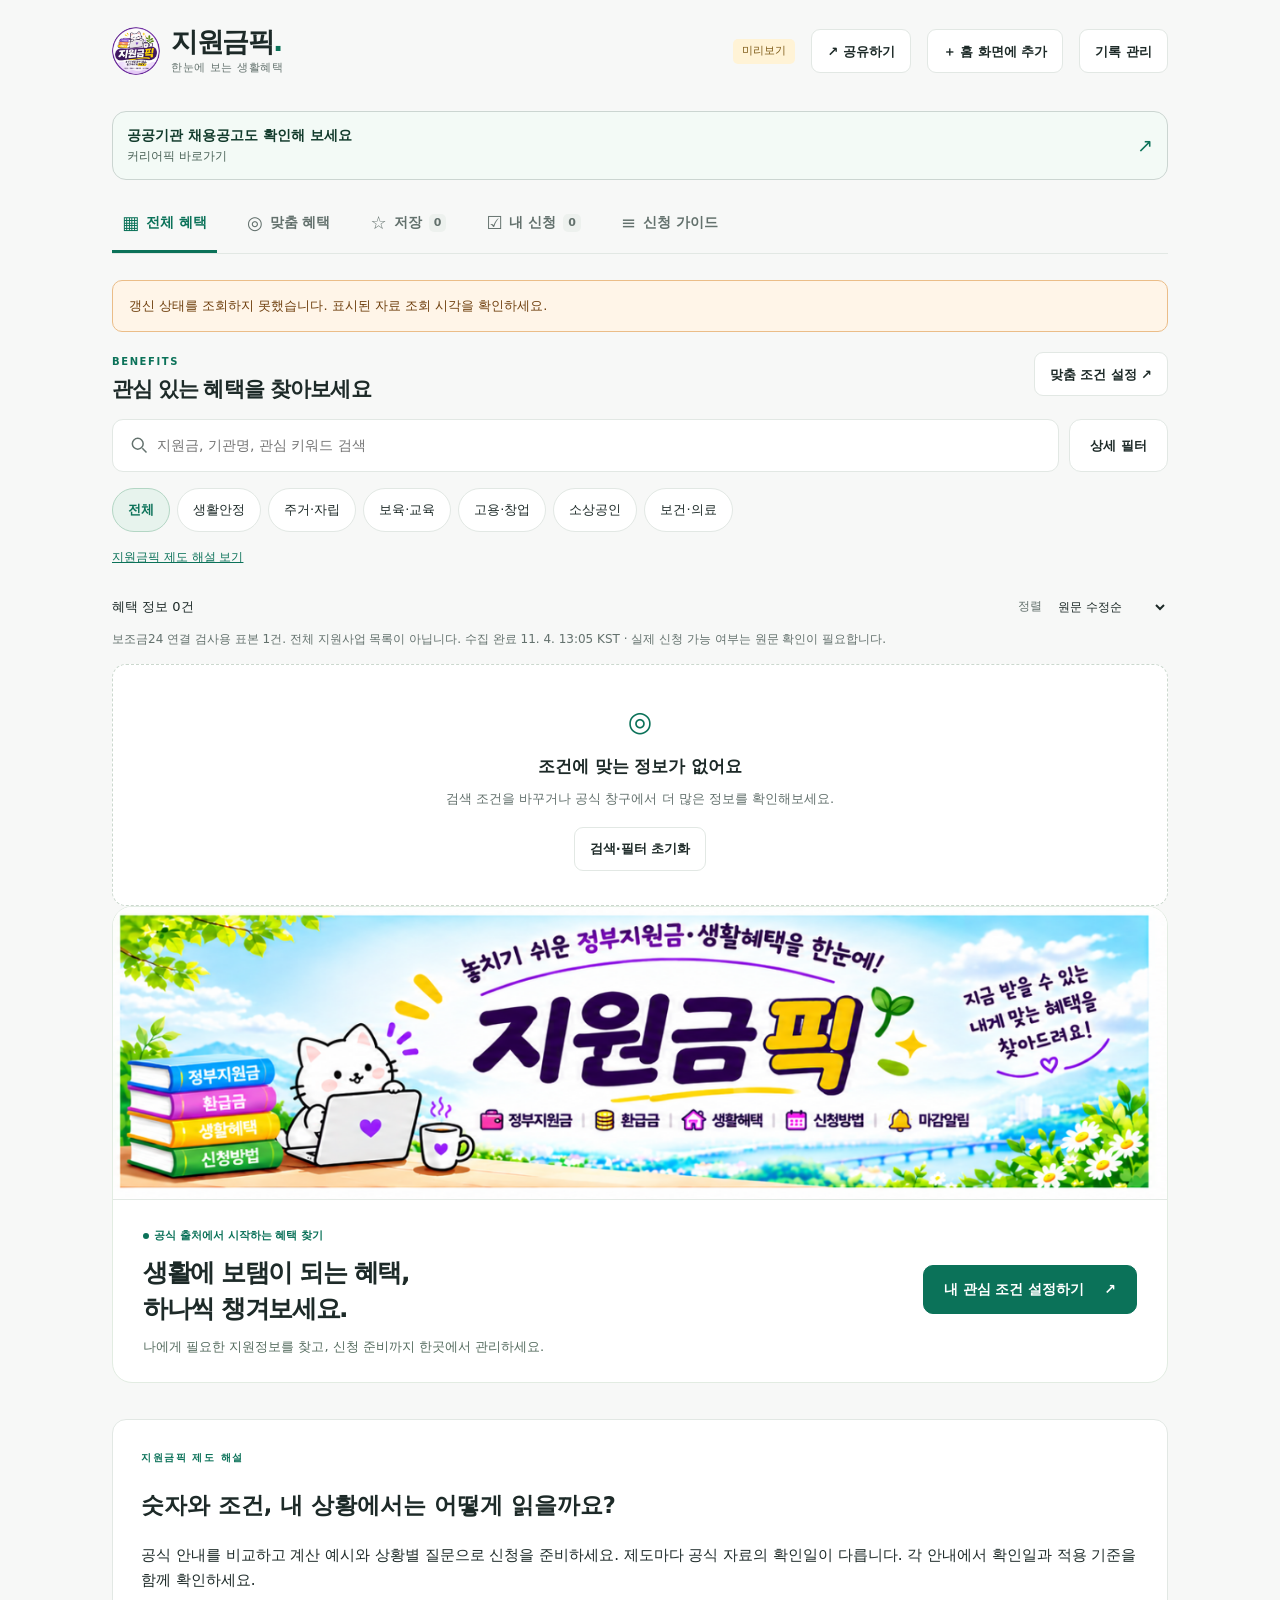
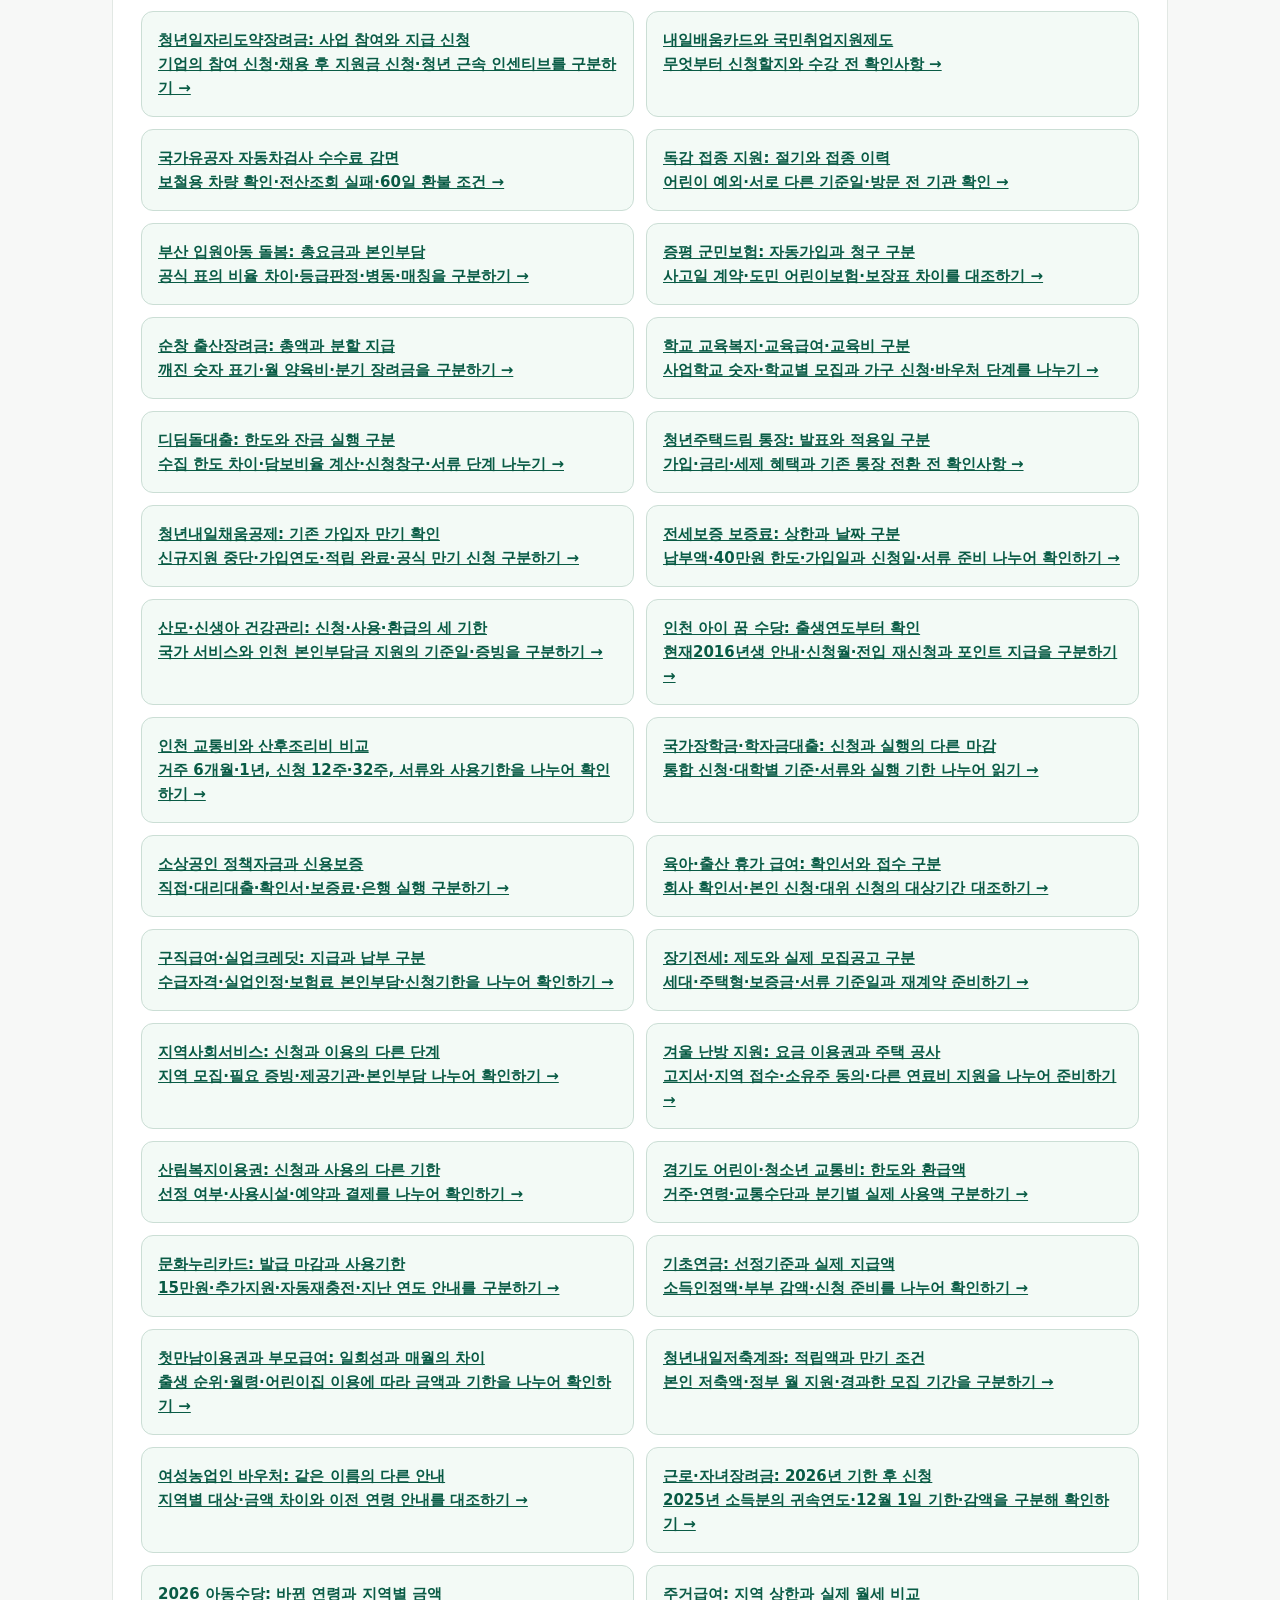
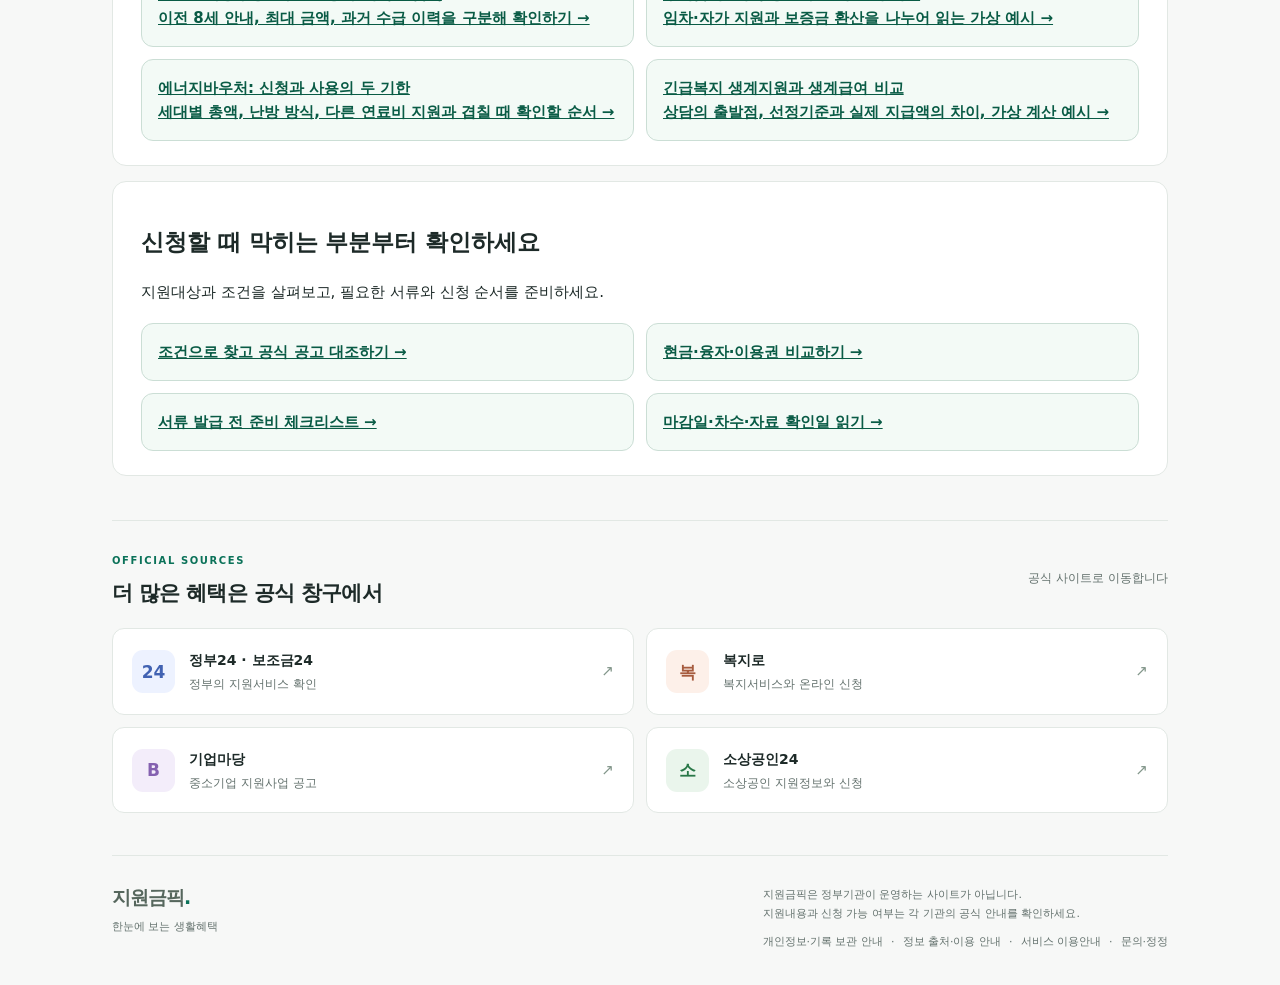
==== commit 064713eb: "Link the youth hiring guide from the SupportPick home editorial section" ====
--- a/index.html
+++ b/index.html
@@ -68,7 +68,7 @@
       <div class="hero-content"><div class="hero-copy"><span class="eyebrow"><span class="status-dot"></span>공식 출처에서 시작하는 혜택 찾기</span><h2 class="hero-title">생활에 보탬이 되는 혜택,<br>하나씩 챙겨보세요.</h2><p>나에게 필요한 지원정보를 찾고,<br class="mobile-only"> 신청 준비까지 한곳에서 관리하세요.</p></div><button class="primary" id="heroMatch">내 관심 조건 설정하기 <span aria-hidden="true">↗</span></button></div>
 
     </section>
-    <section class="detail-block guide-hub" id="benefitAnalysis" aria-labelledby="analysisTitle"><span class="eyebrow">지원금픽 제도 해설</span><h2 id="analysisTitle">숫자와 조건, 내 상황에서는 어떻게 읽을까요?</h2><p>공식 안내를 비교하고 계산 예시와 상황별 질문으로 신청을 준비하세요. 제도마다 공식 자료의 확인일이 다릅니다. 각 안내에서 확인일과 적용 기준을 함께 확인하세요.</p><div class="guide-links"><a href="guides/training-card-vs-employment-support-2026.html"><strong>내일배움카드와 국민취업지원제도</strong><br>무엇부터 신청할지와 수강 전 확인사항 →</a><a href="guides/veterans-vehicle-inspection-discount-2026.html"><strong>국가유공자 자동차검사 수수료 감면</strong><br>보철용 차량 확인·전산조회 실패·60일 환불 조건 →</a><a href="guides/influenza-season-vs-dose-history-2026.html"><strong>독감 접종 지원: 절기와 접종 이력</strong><br>어린이 예외·서로 다른 기준일·방문 전 기관 확인 →</a><a href="guides/busan-child-care-fee-vs-copayment-2026.html"><strong>부산 입원아동 돌봄: 총요금과 본인부담</strong><br>공식 표의 비율 차이·등급판정·병동·매칭을 구분하기 →</a><a href="guides/jeungpyeong-insurance-contract-vs-claim-2026.html"><strong>증평 군민보험: 자동가입과 청구 구분</strong><br>사고일 계약·도민 어린이보험·보장표 차이를 대조하기 →</a><a href="guides/sunchang-birth-total-vs-installments-2026.html"><strong>순창 출산장려금: 총액과 분할 지급</strong><br>깨진 숫자 표기·월 양육비·분기 장려금을 구분하기 →</a><a href="guides/school-welfare-vs-education-benefit-2026.html"><strong>학교 교육복지·교육급여·교육비 구분</strong><br>사업학교 숫자·학교별 모집과 가구 신청·바우처 단계를 나누기 →</a><a href="guides/didimdol-cap-collateral-and-closing-2026.html"><strong>디딤돌대출: 한도와 잔금 실행 구분</strong><br>수집 한도 차이·담보비율 계산·신청창구·서류 단계 나누기 →</a><a href="guides/youth-housing-account-announcement-tax-conversion-2026.html"><strong>청년주택드림 통장: 발표와 적용일 구분</strong><br>가입·금리·세제 혜택과 기존 통장 전환 전 확인사항 →</a><a href="guides/youth-mutual-aid-closed-enrollment-maturity-2026.html"><strong>청년내일채움공제: 기존 가입자 만기 확인</strong><br>신규지원 중단·가입연도·적립 완료·공식 만기 신청 구분하기 →</a><a href="guides/rental-guarantee-fee-cap-and-dates-2026.html"><strong>전세보증 보증료: 상한과 날짜 구분</strong><br>납부액·40만원 한도·가입일과 신청일·서류 준비 나누어 확인하기 →</a><a href="guides/maternal-service-application-use-refund-2026.html"><strong>산모·신생아 건강관리: 신청·사용·환급의 세 기한</strong><br>국가 서비스와 인천 본인부담금 지원의 기준일·증빙을 구분하기 →</a><a href="guides/incheon-child-dream-birth-year-2026.html"><strong>인천 아이 꿈 수당: 출생연도부터 확인</strong><br>현재2016년생 안내·신청월·전입 재신청과 포인트 지급을 구분하기 →</a><a href="guides/incheon-pregnancy-transport-vs-postpartum-2026.html"><strong>인천 교통비와 산후조리비 비교</strong><br>거주 6개월·1년, 신청 12주·32주, 서류와 사용기한을 나누어 확인하기 →</a><a href="guides/scholarships-vs-student-loan-steps-2026.html"><strong>국가장학금·학자금대출: 신청과 실행의 다른 마감</strong><br>통합 신청·대학별 기준·서류와 실행 기한 나누어 읽기 →</a><a href="guides/small-business-loan-vs-guarantee-2026.html"><strong>소상공인 정책자금과 신용보증</strong><br>직접·대리대출·확인서·보증료·은행 실행 구분하기 →</a><a href="guides/leave-benefit-claim-checklist-2026.html"><strong>육아·출산 휴가 급여: 확인서와 접수 구분</strong><br>회사 확인서·본인 신청·대위 신청의 대상기간 대조하기 →</a><a href="guides/unemployment-benefit-vs-pension-credit-2026.html"><strong>구직급여·실업크레딧: 지급과 납부 구분</strong><br>수급자격·실업인정·보험료 본인부담·신청기한을 나누어 확인하기 →</a><a href="guides/long-term-lease-notice-checklist-2026.html"><strong>장기전세: 제도와 실제 모집공고 구분</strong><br>세대·주택형·보증금·서류 기준일과 재계약 준비하기 →</a><a href="guides/local-social-service-application-vs-use-2026.html"><strong>지역사회서비스: 신청과 이용의 다른 단계</strong><br>지역 모집·필요 증빙·제공기관·본인부담 나누어 확인하기 →</a><a href="guides/winter-bills-vs-home-improvement-2026.html"><strong>겨울 난방 지원: 요금 이용권과 주택 공사</strong><br>고지서·지역 접수·소유주 동의·다른 연료비 지원을 나누어 준비하기 →</a><a href="guides/forest-voucher-application-vs-use-2026.html"><strong>산림복지이용권: 신청과 사용의 다른 기한</strong><br>선정 여부·사용시설·예약과 결제를 나누어 확인하기 →</a><a href="guides/gyeonggi-child-transport-cap-2026.html"><strong>경기도 어린이·청소년 교통비: 한도와 환급액</strong><br>거주·연령·교통수단과 분기별 실제 사용액 구분하기 →</a><a href="guides/culture-card-deadlines-2026.html"><strong>문화누리카드: 발급 마감과 사용기한</strong><br>15만원·추가지원·자동재충전·지난 연도 안내를 구분하기 →</a><a href="guides/basic-pension-amounts-2026.html"><strong>기초연금: 선정기준과 실제 지급액</strong><br>소득인정액·부부 감액·신청 준비를 나누어 확인하기 →</a><a href="guides/first-meeting-vs-parent-benefit-2026.html"><strong>첫만남이용권과 부모급여: 일회성과 매월의 차이</strong><br>출생 순위·월령·어린이집 이용에 따라 금액과 기한을 나누어 확인하기 →</a><a href="guides/youth-savings-contribution-2026.html"><strong>청년내일저축계좌: 적립액과 만기 조건</strong><br>본인 저축액·정부 월 지원·경과한 모집 기간을 구분하기 →</a><a href="guides/women-farmer-voucher-records-2026.html"><strong>여성농업인 바우처: 같은 이름의 다른 안내</strong><br>지역별 대상·금액 차이와 이전 연령 안내를 대조하기 →</a><a href="guides/earned-income-credit-late-2026.html"><strong>근로·자녀장려금: 2026년 기한 후 신청</strong><br>2025년 소득분의 귀속연도·12월 1일 기한·감액을 구분해 확인하기 →</a><a href="guides/child-allowance-2026.html"><strong>2026 아동수당: 바뀐 연령과 지역별 금액</strong><br>이전 8세 안내, 최대 금액, 과거 수급 이력을 구분해 확인하기 →</a><a href="guides/housing-benefit-2026.html"><strong>주거급여: 지역 상한과 실제 월세 비교</strong><br>임차·자가 지원과 보증금 환산을 나누어 읽는 가상 예시 →</a><a href="guides/energy-voucher-2026.html"><strong>에너지바우처: 신청과 사용의 두 기한</strong><br>세대별 총액, 난방 방식, 다른 연료비 지원과 겹칠 때 확인할 순서 →</a><a href="guides/emergency-vs-livelihood-2026.html"><strong>긴급복지 생계지원과 생계급여 비교</strong><br>상담의 출발점, 선정기준과 실제 지급액의 차이, 가상 계산 예시 →</a></div></section>
+    <section class="detail-block guide-hub" id="benefitAnalysis" aria-labelledby="analysisTitle"><span class="eyebrow">지원금픽 제도 해설</span><h2 id="analysisTitle">숫자와 조건, 내 상황에서는 어떻게 읽을까요?</h2><p>공식 안내를 비교하고 계산 예시와 상황별 질문으로 신청을 준비하세요. 제도마다 공식 자료의 확인일이 다릅니다. 각 안내에서 확인일과 적용 기준을 함께 확인하세요.</p><div class="guide-links"><a href="guides/youth-hiring-participation-vs-payment-2026.html"><strong>청년일자리도약장려금: 사업 참여와 지급 신청</strong><br>기업의 참여 신청·채용 후 지원금 신청·청년 근속 인센티브를 구분하기 →</a><a href="guides/training-card-vs-employment-support-2026.html"><strong>내일배움카드와 국민취업지원제도</strong><br>무엇부터 신청할지와 수강 전 확인사항 →</a><a href="guides/veterans-vehicle-inspection-discount-2026.html"><strong>국가유공자 자동차검사 수수료 감면</strong><br>보철용 차량 확인·전산조회 실패·60일 환불 조건 →</a><a href="guides/influenza-season-vs-dose-history-2026.html"><strong>독감 접종 지원: 절기와 접종 이력</strong><br>어린이 예외·서로 다른 기준일·방문 전 기관 확인 →</a><a href="guides/busan-child-care-fee-vs-copayment-2026.html"><strong>부산 입원아동 돌봄: 총요금과 본인부담</strong><br>공식 표의 비율 차이·등급판정·병동·매칭을 구분하기 →</a><a href="guides/jeungpyeong-insurance-contract-vs-claim-2026.html"><strong>증평 군민보험: 자동가입과 청구 구분</strong><br>사고일 계약·도민 어린이보험·보장표 차이를 대조하기 →</a><a href="guides/sunchang-birth-total-vs-installments-2026.html"><strong>순창 출산장려금: 총액과 분할 지급</strong><br>깨진 숫자 표기·월 양육비·분기 장려금을 구분하기 →</a><a href="guides/school-welfare-vs-education-benefit-2026.html"><strong>학교 교육복지·교육급여·교육비 구분</strong><br>사업학교 숫자·학교별 모집과 가구 신청·바우처 단계를 나누기 →</a><a href="guides/didimdol-cap-collateral-and-closing-2026.html"><strong>디딤돌대출: 한도와 잔금 실행 구분</strong><br>수집 한도 차이·담보비율 계산·신청창구·서류 단계 나누기 →</a><a href="guides/youth-housing-account-announcement-tax-conversion-2026.html"><strong>청년주택드림 통장: 발표와 적용일 구분</strong><br>가입·금리·세제 혜택과 기존 통장 전환 전 확인사항 →</a><a href="guides/youth-mutual-aid-closed-enrollment-maturity-2026.html"><strong>청년내일채움공제: 기존 가입자 만기 확인</strong><br>신규지원 중단·가입연도·적립 완료·공식 만기 신청 구분하기 →</a><a href="guides/rental-guarantee-fee-cap-and-dates-2026.html"><strong>전세보증 보증료: 상한과 날짜 구분</strong><br>납부액·40만원 한도·가입일과 신청일·서류 준비 나누어 확인하기 →</a><a href="guides/maternal-service-application-use-refund-2026.html"><strong>산모·신생아 건강관리: 신청·사용·환급의 세 기한</strong><br>국가 서비스와 인천 본인부담금 지원의 기준일·증빙을 구분하기 →</a><a href="guides/incheon-child-dream-birth-year-2026.html"><strong>인천 아이 꿈 수당: 출생연도부터 확인</strong><br>현재2016년생 안내·신청월·전입 재신청과 포인트 지급을 구분하기 →</a><a href="guides/incheon-pregnancy-transport-vs-postpartum-2026.html"><strong>인천 교통비와 산후조리비 비교</strong><br>거주 6개월·1년, 신청 12주·32주, 서류와 사용기한을 나누어 확인하기 →</a><a href="guides/scholarships-vs-student-loan-steps-2026.html"><strong>국가장학금·학자금대출: 신청과 실행의 다른 마감</strong><br>통합 신청·대학별 기준·서류와 실행 기한 나누어 읽기 →</a><a href="guides/small-business-loan-vs-guarantee-2026.html"><strong>소상공인 정책자금과 신용보증</strong><br>직접·대리대출·확인서·보증료·은행 실행 구분하기 →</a><a href="guides/leave-benefit-claim-checklist-2026.html"><strong>육아·출산 휴가 급여: 확인서와 접수 구분</strong><br>회사 확인서·본인 신청·대위 신청의 대상기간 대조하기 →</a><a href="guides/unemployment-benefit-vs-pension-credit-2026.html"><strong>구직급여·실업크레딧: 지급과 납부 구분</strong><br>수급자격·실업인정·보험료 본인부담·신청기한을 나누어 확인하기 →</a><a href="guides/long-term-lease-notice-checklist-2026.html"><strong>장기전세: 제도와 실제 모집공고 구분</strong><br>세대·주택형·보증금·서류 기준일과 재계약 준비하기 →</a><a href="guides/local-social-service-application-vs-use-2026.html"><strong>지역사회서비스: 신청과 이용의 다른 단계</strong><br>지역 모집·필요 증빙·제공기관·본인부담 나누어 확인하기 →</a><a href="guides/winter-bills-vs-home-improvement-2026.html"><strong>겨울 난방 지원: 요금 이용권과 주택 공사</strong><br>고지서·지역 접수·소유주 동의·다른 연료비 지원을 나누어 준비하기 →</a><a href="guides/forest-voucher-application-vs-use-2026.html"><strong>산림복지이용권: 신청과 사용의 다른 기한</strong><br>선정 여부·사용시설·예약과 결제를 나누어 확인하기 →</a><a href="guides/gyeonggi-child-transport-cap-2026.html"><strong>경기도 어린이·청소년 교통비: 한도와 환급액</strong><br>거주·연령·교통수단과 분기별 실제 사용액 구분하기 →</a><a href="guides/culture-card-deadlines-2026.html"><strong>문화누리카드: 발급 마감과 사용기한</strong><br>15만원·추가지원·자동재충전·지난 연도 안내를 구분하기 →</a><a href="guides/basic-pension-amounts-2026.html"><strong>기초연금: 선정기준과 실제 지급액</strong><br>소득인정액·부부 감액·신청 준비를 나누어 확인하기 →</a><a href="guides/first-meeting-vs-parent-benefit-2026.html"><strong>첫만남이용권과 부모급여: 일회성과 매월의 차이</strong><br>출생 순위·월령·어린이집 이용에 따라 금액과 기한을 나누어 확인하기 →</a><a href="guides/youth-savings-contribution-2026.html"><strong>청년내일저축계좌: 적립액과 만기 조건</strong><br>본인 저축액·정부 월 지원·경과한 모집 기간을 구분하기 →</a><a href="guides/women-farmer-voucher-records-2026.html"><strong>여성농업인 바우처: 같은 이름의 다른 안내</strong><br>지역별 대상·금액 차이와 이전 연령 안내를 대조하기 →</a><a href="guides/earned-income-credit-late-2026.html"><strong>근로·자녀장려금: 2026년 기한 후 신청</strong><br>2025년 소득분의 귀속연도·12월 1일 기한·감액을 구분해 확인하기 →</a><a href="guides/child-allowance-2026.html"><strong>2026 아동수당: 바뀐 연령과 지역별 금액</strong><br>이전 8세 안내, 최대 금액, 과거 수급 이력을 구분해 확인하기 →</a><a href="guides/housing-benefit-2026.html"><strong>주거급여: 지역 상한과 실제 월세 비교</strong><br>임차·자가 지원과 보증금 환산을 나누어 읽는 가상 예시 →</a><a href="guides/energy-voucher-2026.html"><strong>에너지바우처: 신청과 사용의 두 기한</strong><br>세대별 총액, 난방 방식, 다른 연료비 지원과 겹칠 때 확인할 순서 →</a><a href="guides/emergency-vs-livelihood-2026.html"><strong>긴급복지 생계지원과 생계급여 비교</strong><br>상담의 출발점, 선정기준과 실제 지급액의 차이, 가상 계산 예시 →</a></div></section>
     <section id="guideSection" hidden aria-labelledby="guideTitle"><div class="section-heading"><div><span class="eyebrow">APPLICATION GUIDE</span><h2 id="guideTitle">신청 전, 이 순서로 확인하세요</h2></div></div><div class="guide-steps"><article><span>01</span><h3>공식 공고 확인</h3><p>대상·지원내용·신청기간을 원문에서 확인하세요. 접수 상황은 달라질 수 있어요.</p></article><article><span>02</span><h3>조건과 서류 점검</h3><p>연령·소득·거주지 등 세부 조건과 구비서류를 확인하세요.</p></article><article><span>03</span><h3>공식 창구에서 신청</h3><p>신청은 기관의 공식 사이트나 방문 창구에서 진행하세요.</p></article><article><span>04</span><h3>진행 상태 기록</h3><p>지원금픽의 ‘내 신청’에서 준비·접수·결과를 직접 기록할 수 있어요.</p></article></div><p class="context-note">맞춤 결과는 선택한 관심 조건이 비슷한 정보입니다. 실제 수급 자격이나 선정 여부를 판정하지 않습니다.</p></section>
     <section class="detail-block guide-hub"><h2>신청할 때 막히는 부분부터 확인하세요</h2><p>지원대상과 조건을 살펴보고, 필요한 서류와 신청 순서를 준비하세요.</p><div class="guide-links"><a href="guides/find-and-verify.html">조건으로 찾고 공식 공고 대조하기 →</a><a href="guides/compare-benefits.html">현금·융자·이용권 비교하기 →</a><a href="guides/application-checklist.html">서류 발급 전 준비 체크리스트 →</a><a href="guides/deadlines-and-updates.html">마감일·차수·자료 확인일 읽기 →</a></div></section>
     <!-- STATIC_DISCOVERY -->
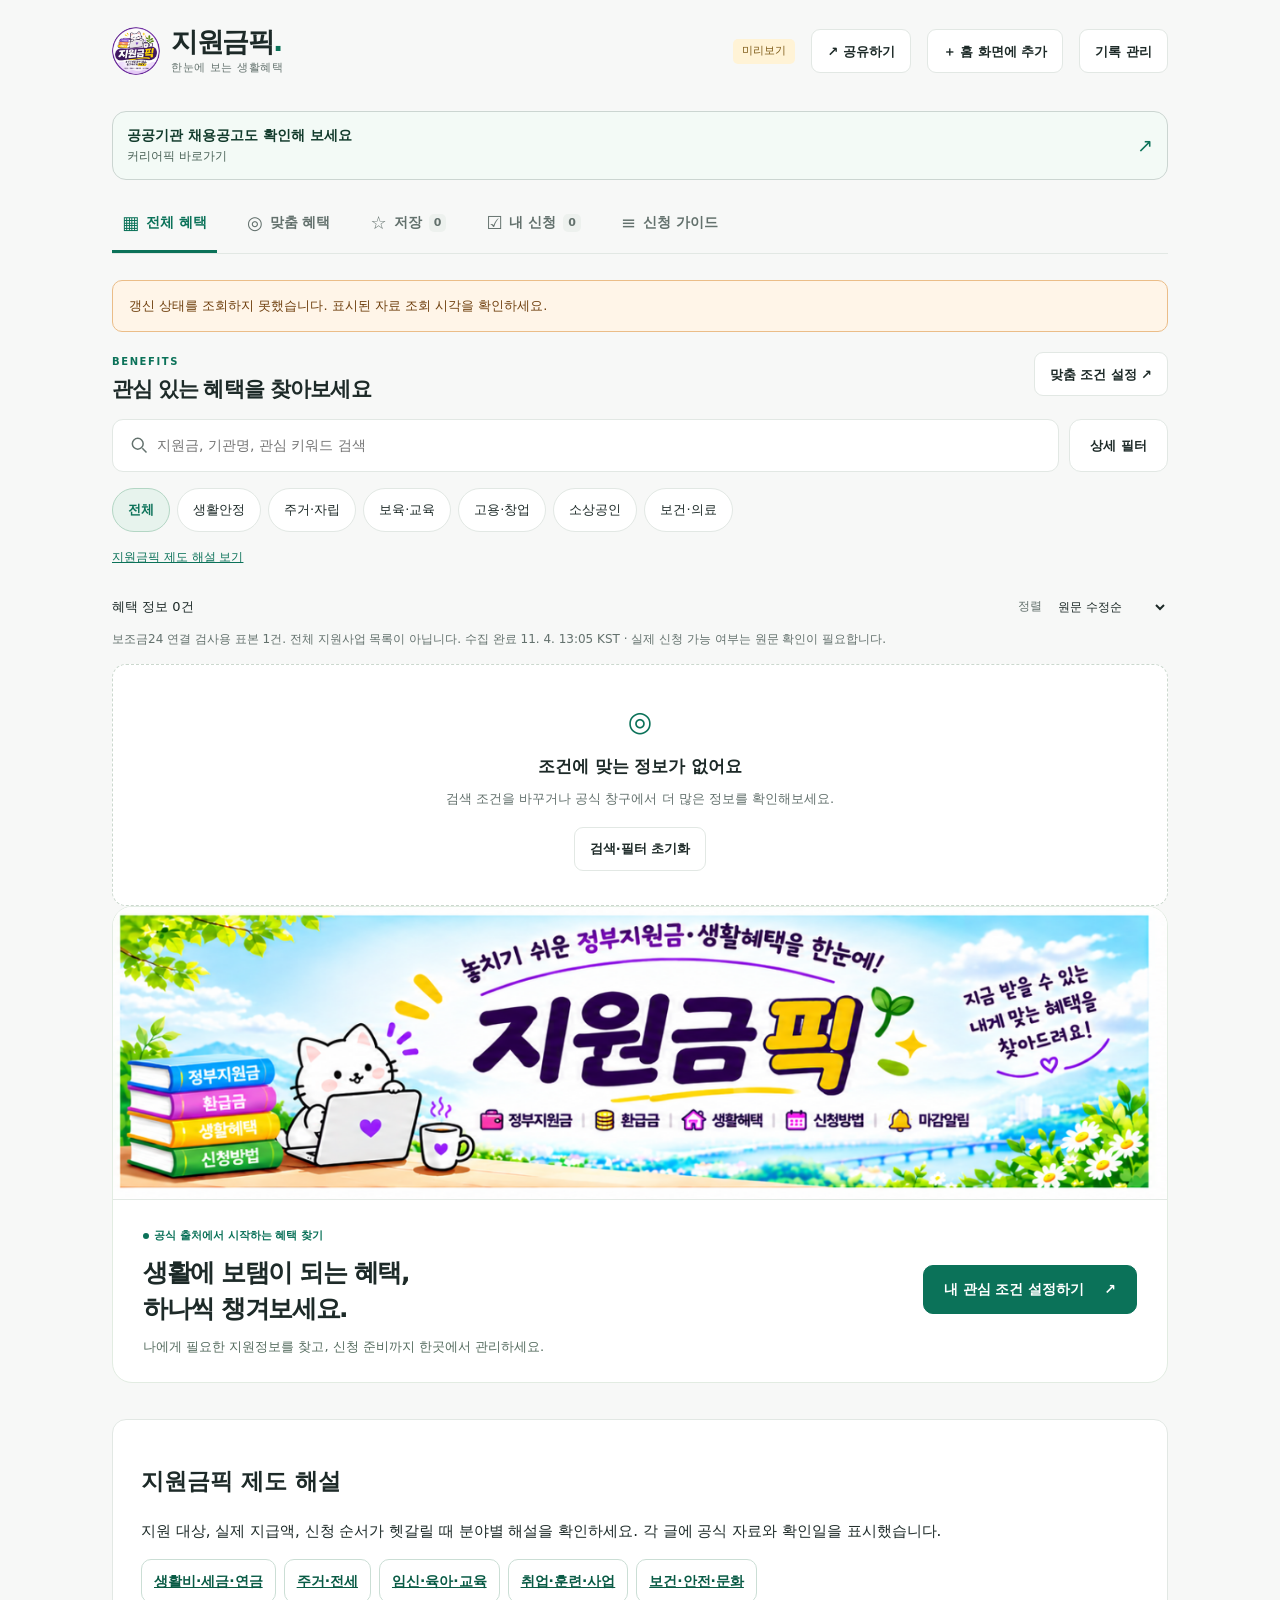
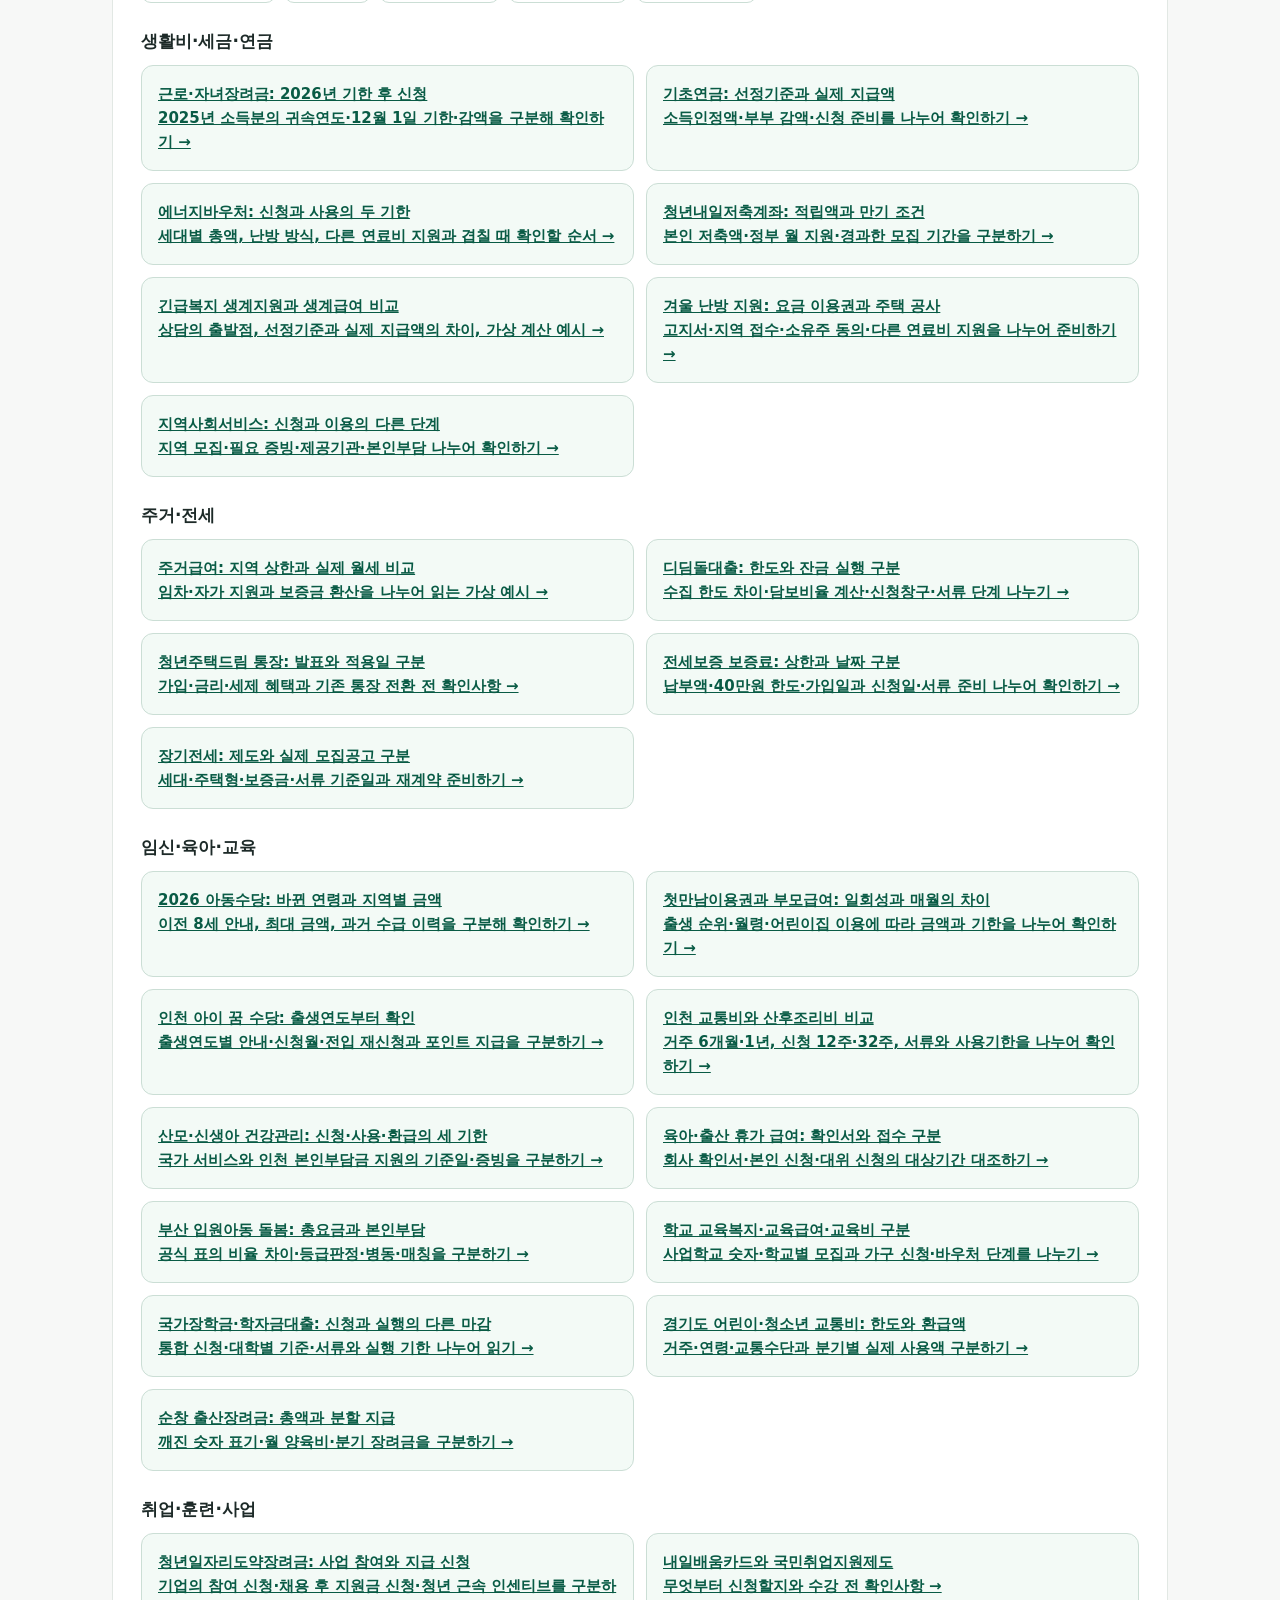
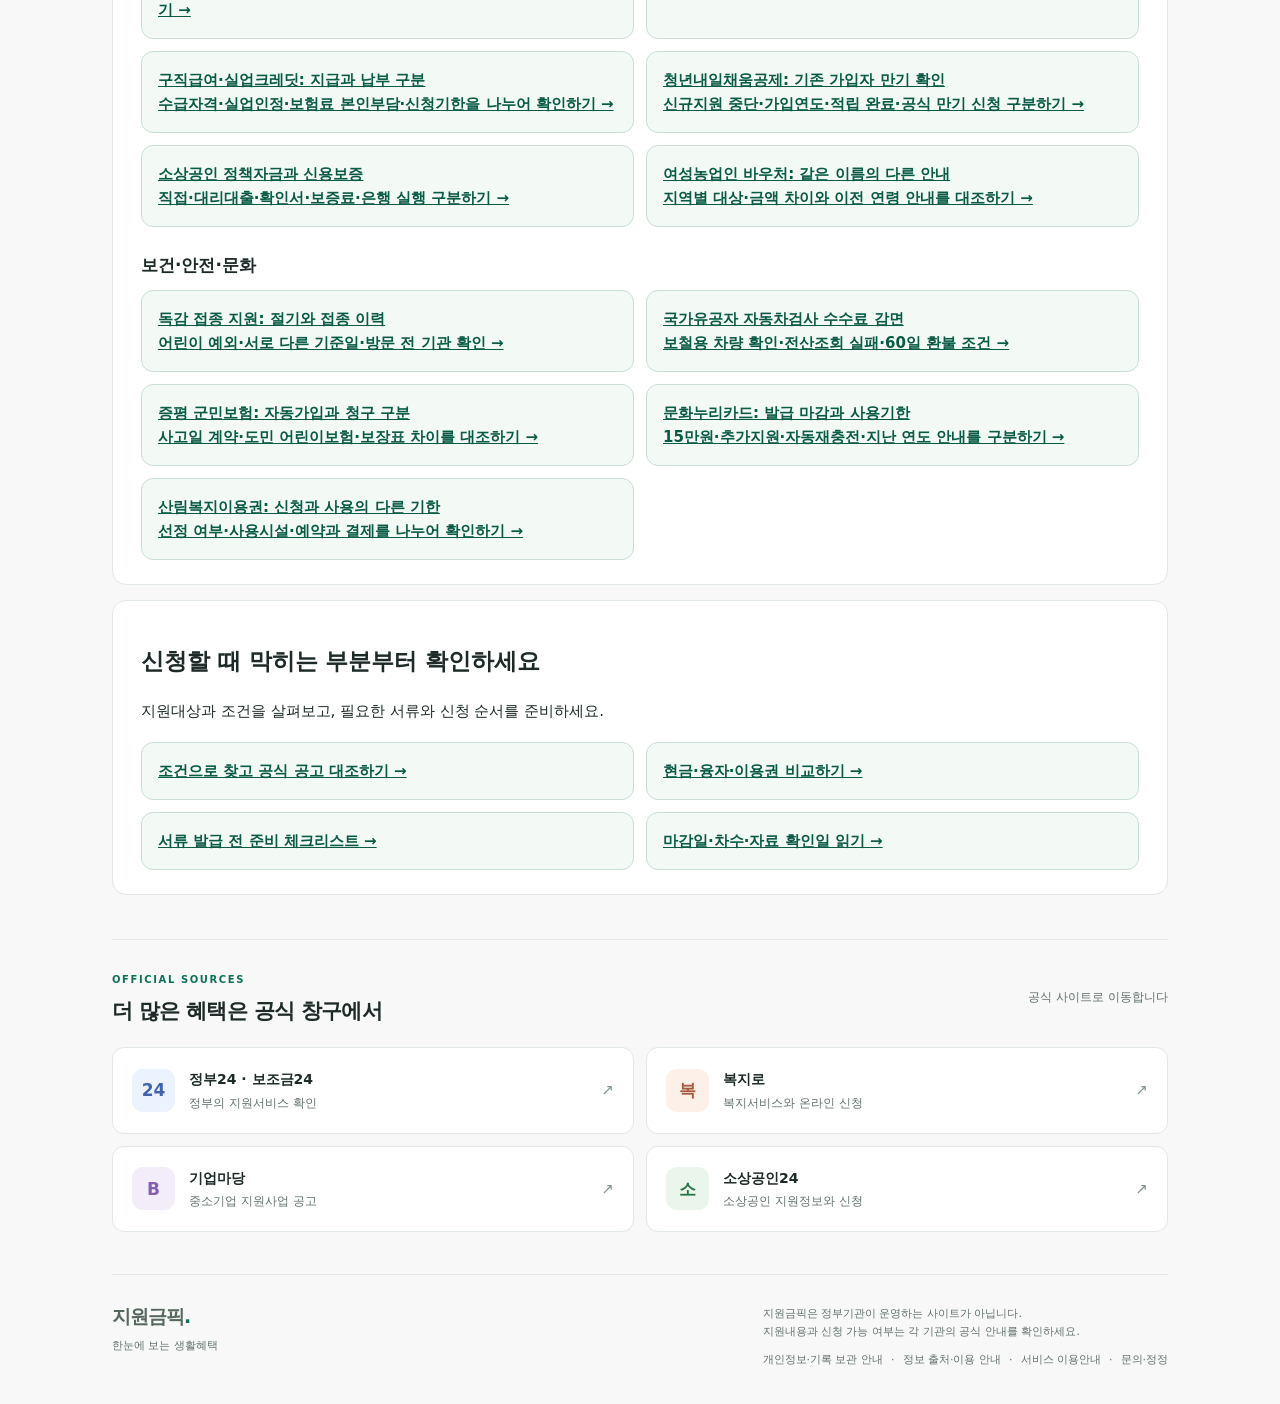
==== commit 98973738: "Group SupportPick homepage guides by topic" ====
--- a/index.html
+++ b/index.html
@@ -68,7 +68,66 @@
       <div class="hero-content"><div class="hero-copy"><span class="eyebrow"><span class="status-dot"></span>공식 출처에서 시작하는 혜택 찾기</span><h2 class="hero-title">생활에 보탬이 되는 혜택,<br>하나씩 챙겨보세요.</h2><p>나에게 필요한 지원정보를 찾고,<br class="mobile-only"> 신청 준비까지 한곳에서 관리하세요.</p></div><button class="primary" id="heroMatch">내 관심 조건 설정하기 <span aria-hidden="true">↗</span></button></div>
 
     </section>
-    <section class="detail-block guide-hub" id="benefitAnalysis" aria-labelledby="analysisTitle"><span class="eyebrow">지원금픽 제도 해설</span><h2 id="analysisTitle">숫자와 조건, 내 상황에서는 어떻게 읽을까요?</h2><p>공식 안내를 비교하고 계산 예시와 상황별 질문으로 신청을 준비하세요. 제도마다 공식 자료의 확인일이 다릅니다. 각 안내에서 확인일과 적용 기준을 함께 확인하세요.</p><div class="guide-links"><a href="guides/youth-hiring-participation-vs-payment-2026.html"><strong>청년일자리도약장려금: 사업 참여와 지급 신청</strong><br>기업의 참여 신청·채용 후 지원금 신청·청년 근속 인센티브를 구분하기 →</a><a href="guides/training-card-vs-employment-support-2026.html"><strong>내일배움카드와 국민취업지원제도</strong><br>무엇부터 신청할지와 수강 전 확인사항 →</a><a href="guides/veterans-vehicle-inspection-discount-2026.html"><strong>국가유공자 자동차검사 수수료 감면</strong><br>보철용 차량 확인·전산조회 실패·60일 환불 조건 →</a><a href="guides/influenza-season-vs-dose-history-2026.html"><strong>독감 접종 지원: 절기와 접종 이력</strong><br>어린이 예외·서로 다른 기준일·방문 전 기관 확인 →</a><a href="guides/busan-child-care-fee-vs-copayment-2026.html"><strong>부산 입원아동 돌봄: 총요금과 본인부담</strong><br>공식 표의 비율 차이·등급판정·병동·매칭을 구분하기 →</a><a href="guides/jeungpyeong-insurance-contract-vs-claim-2026.html"><strong>증평 군민보험: 자동가입과 청구 구분</strong><br>사고일 계약·도민 어린이보험·보장표 차이를 대조하기 →</a><a href="guides/sunchang-birth-total-vs-installments-2026.html"><strong>순창 출산장려금: 총액과 분할 지급</strong><br>깨진 숫자 표기·월 양육비·분기 장려금을 구분하기 →</a><a href="guides/school-welfare-vs-education-benefit-2026.html"><strong>학교 교육복지·교육급여·교육비 구분</strong><br>사업학교 숫자·학교별 모집과 가구 신청·바우처 단계를 나누기 →</a><a href="guides/didimdol-cap-collateral-and-closing-2026.html"><strong>디딤돌대출: 한도와 잔금 실행 구분</strong><br>수집 한도 차이·담보비율 계산·신청창구·서류 단계 나누기 →</a><a href="guides/youth-housing-account-announcement-tax-conversion-2026.html"><strong>청년주택드림 통장: 발표와 적용일 구분</strong><br>가입·금리·세제 혜택과 기존 통장 전환 전 확인사항 →</a><a href="guides/youth-mutual-aid-closed-enrollment-maturity-2026.html"><strong>청년내일채움공제: 기존 가입자 만기 확인</strong><br>신규지원 중단·가입연도·적립 완료·공식 만기 신청 구분하기 →</a><a href="guides/rental-guarantee-fee-cap-and-dates-2026.html"><strong>전세보증 보증료: 상한과 날짜 구분</strong><br>납부액·40만원 한도·가입일과 신청일·서류 준비 나누어 확인하기 →</a><a href="guides/maternal-service-application-use-refund-2026.html"><strong>산모·신생아 건강관리: 신청·사용·환급의 세 기한</strong><br>국가 서비스와 인천 본인부담금 지원의 기준일·증빙을 구분하기 →</a><a href="guides/incheon-child-dream-birth-year-2026.html"><strong>인천 아이 꿈 수당: 출생연도부터 확인</strong><br>현재2016년생 안내·신청월·전입 재신청과 포인트 지급을 구분하기 →</a><a href="guides/incheon-pregnancy-transport-vs-postpartum-2026.html"><strong>인천 교통비와 산후조리비 비교</strong><br>거주 6개월·1년, 신청 12주·32주, 서류와 사용기한을 나누어 확인하기 →</a><a href="guides/scholarships-vs-student-loan-steps-2026.html"><strong>국가장학금·학자금대출: 신청과 실행의 다른 마감</strong><br>통합 신청·대학별 기준·서류와 실행 기한 나누어 읽기 →</a><a href="guides/small-business-loan-vs-guarantee-2026.html"><strong>소상공인 정책자금과 신용보증</strong><br>직접·대리대출·확인서·보증료·은행 실행 구분하기 →</a><a href="guides/leave-benefit-claim-checklist-2026.html"><strong>육아·출산 휴가 급여: 확인서와 접수 구분</strong><br>회사 확인서·본인 신청·대위 신청의 대상기간 대조하기 →</a><a href="guides/unemployment-benefit-vs-pension-credit-2026.html"><strong>구직급여·실업크레딧: 지급과 납부 구분</strong><br>수급자격·실업인정·보험료 본인부담·신청기한을 나누어 확인하기 →</a><a href="guides/long-term-lease-notice-checklist-2026.html"><strong>장기전세: 제도와 실제 모집공고 구분</strong><br>세대·주택형·보증금·서류 기준일과 재계약 준비하기 →</a><a href="guides/local-social-service-application-vs-use-2026.html"><strong>지역사회서비스: 신청과 이용의 다른 단계</strong><br>지역 모집·필요 증빙·제공기관·본인부담 나누어 확인하기 →</a><a href="guides/winter-bills-vs-home-improvement-2026.html"><strong>겨울 난방 지원: 요금 이용권과 주택 공사</strong><br>고지서·지역 접수·소유주 동의·다른 연료비 지원을 나누어 준비하기 →</a><a href="guides/forest-voucher-application-vs-use-2026.html"><strong>산림복지이용권: 신청과 사용의 다른 기한</strong><br>선정 여부·사용시설·예약과 결제를 나누어 확인하기 →</a><a href="guides/gyeonggi-child-transport-cap-2026.html"><strong>경기도 어린이·청소년 교통비: 한도와 환급액</strong><br>거주·연령·교통수단과 분기별 실제 사용액 구분하기 →</a><a href="guides/culture-card-deadlines-2026.html"><strong>문화누리카드: 발급 마감과 사용기한</strong><br>15만원·추가지원·자동재충전·지난 연도 안내를 구분하기 →</a><a href="guides/basic-pension-amounts-2026.html"><strong>기초연금: 선정기준과 실제 지급액</strong><br>소득인정액·부부 감액·신청 준비를 나누어 확인하기 →</a><a href="guides/first-meeting-vs-parent-benefit-2026.html"><strong>첫만남이용권과 부모급여: 일회성과 매월의 차이</strong><br>출생 순위·월령·어린이집 이용에 따라 금액과 기한을 나누어 확인하기 →</a><a href="guides/youth-savings-contribution-2026.html"><strong>청년내일저축계좌: 적립액과 만기 조건</strong><br>본인 저축액·정부 월 지원·경과한 모집 기간을 구분하기 →</a><a href="guides/women-farmer-voucher-records-2026.html"><strong>여성농업인 바우처: 같은 이름의 다른 안내</strong><br>지역별 대상·금액 차이와 이전 연령 안내를 대조하기 →</a><a href="guides/earned-income-credit-late-2026.html"><strong>근로·자녀장려금: 2026년 기한 후 신청</strong><br>2025년 소득분의 귀속연도·12월 1일 기한·감액을 구분해 확인하기 →</a><a href="guides/child-allowance-2026.html"><strong>2026 아동수당: 바뀐 연령과 지역별 금액</strong><br>이전 8세 안내, 최대 금액, 과거 수급 이력을 구분해 확인하기 →</a><a href="guides/housing-benefit-2026.html"><strong>주거급여: 지역 상한과 실제 월세 비교</strong><br>임차·자가 지원과 보증금 환산을 나누어 읽는 가상 예시 →</a><a href="guides/energy-voucher-2026.html"><strong>에너지바우처: 신청과 사용의 두 기한</strong><br>세대별 총액, 난방 방식, 다른 연료비 지원과 겹칠 때 확인할 순서 →</a><a href="guides/emergency-vs-livelihood-2026.html"><strong>긴급복지 생계지원과 생계급여 비교</strong><br>상담의 출발점, 선정기준과 실제 지급액의 차이, 가상 계산 예시 →</a></div></section>
+    <section class="detail-block guide-hub" id="benefitAnalysis" aria-labelledby="analysisTitle">
+      <h2 id="analysisTitle">지원금픽 제도 해설</h2>
+      <p>지원 대상, 실제 지급액, 신청 순서가 헷갈릴 때 분야별 해설을 확인하세요. 각 글에 공식 자료와 확인일을 표시했습니다.</p>
+      <nav class="analysis-topics" aria-label="제도 해설 분야">
+        <a href="#analysis-income">생활비·세금·연금</a>
+        <a href="#analysis-housing">주거·전세</a>
+        <a href="#analysis-family">임신·육아·교육</a>
+        <a href="#analysis-work">취업·훈련·사업</a>
+        <a href="#analysis-health">보건·안전·문화</a>
+      </nav>
+      <h3 id="analysis-income">생활비·세금·연금</h3>
+      <div class="guide-links">
+        <a href="guides/earned-income-credit-late-2026.html"><strong>근로·자녀장려금: 2026년 기한 후 신청</strong><br>2025년 소득분의 귀속연도·12월 1일 기한·감액을 구분해 확인하기 →</a>
+        <a href="guides/basic-pension-amounts-2026.html"><strong>기초연금: 선정기준과 실제 지급액</strong><br>소득인정액·부부 감액·신청 준비를 나누어 확인하기 →</a>
+        <a href="guides/energy-voucher-2026.html"><strong>에너지바우처: 신청과 사용의 두 기한</strong><br>세대별 총액, 난방 방식, 다른 연료비 지원과 겹칠 때 확인할 순서 →</a>
+        <a href="guides/youth-savings-contribution-2026.html"><strong>청년내일저축계좌: 적립액과 만기 조건</strong><br>본인 저축액·정부 월 지원·경과한 모집 기간을 구분하기 →</a>
+        <a href="guides/emergency-vs-livelihood-2026.html"><strong>긴급복지 생계지원과 생계급여 비교</strong><br>상담의 출발점, 선정기준과 실제 지급액의 차이, 가상 계산 예시 →</a>
+        <a href="guides/winter-bills-vs-home-improvement-2026.html"><strong>겨울 난방 지원: 요금 이용권과 주택 공사</strong><br>고지서·지역 접수·소유주 동의·다른 연료비 지원을 나누어 준비하기 →</a>
+        <a href="guides/local-social-service-application-vs-use-2026.html"><strong>지역사회서비스: 신청과 이용의 다른 단계</strong><br>지역 모집·필요 증빙·제공기관·본인부담 나누어 확인하기 →</a>
+      </div>
+      <h3 id="analysis-housing">주거·전세</h3>
+      <div class="guide-links">
+        <a href="guides/housing-benefit-2026.html"><strong>주거급여: 지역 상한과 실제 월세 비교</strong><br>임차·자가 지원과 보증금 환산을 나누어 읽는 가상 예시 →</a>
+        <a href="guides/didimdol-cap-collateral-and-closing-2026.html"><strong>디딤돌대출: 한도와 잔금 실행 구분</strong><br>수집 한도 차이·담보비율 계산·신청창구·서류 단계 나누기 →</a>
+        <a href="guides/youth-housing-account-announcement-tax-conversion-2026.html"><strong>청년주택드림 통장: 발표와 적용일 구분</strong><br>가입·금리·세제 혜택과 기존 통장 전환 전 확인사항 →</a>
+        <a href="guides/rental-guarantee-fee-cap-and-dates-2026.html"><strong>전세보증 보증료: 상한과 날짜 구분</strong><br>납부액·40만원 한도·가입일과 신청일·서류 준비 나누어 확인하기 →</a>
+        <a href="guides/long-term-lease-notice-checklist-2026.html"><strong>장기전세: 제도와 실제 모집공고 구분</strong><br>세대·주택형·보증금·서류 기준일과 재계약 준비하기 →</a>
+      </div>
+      <h3 id="analysis-family">임신·육아·교육</h3>
+      <div class="guide-links">
+        <a href="guides/child-allowance-2026.html"><strong>2026 아동수당: 바뀐 연령과 지역별 금액</strong><br>이전 8세 안내, 최대 금액, 과거 수급 이력을 구분해 확인하기 →</a>
+        <a href="guides/first-meeting-vs-parent-benefit-2026.html"><strong>첫만남이용권과 부모급여: 일회성과 매월의 차이</strong><br>출생 순위·월령·어린이집 이용에 따라 금액과 기한을 나누어 확인하기 →</a>
+        <a href="guides/incheon-child-dream-birth-year-2026.html"><strong>인천 아이 꿈 수당: 출생연도부터 확인</strong><br>출생연도별 안내·신청월·전입 재신청과 포인트 지급을 구분하기 →</a>
+        <a href="guides/incheon-pregnancy-transport-vs-postpartum-2026.html"><strong>인천 교통비와 산후조리비 비교</strong><br>거주 6개월·1년, 신청 12주·32주, 서류와 사용기한을 나누어 확인하기 →</a>
+        <a href="guides/maternal-service-application-use-refund-2026.html"><strong>산모·신생아 건강관리: 신청·사용·환급의 세 기한</strong><br>국가 서비스와 인천 본인부담금 지원의 기준일·증빙을 구분하기 →</a>
+        <a href="guides/leave-benefit-claim-checklist-2026.html"><strong>육아·출산 휴가 급여: 확인서와 접수 구분</strong><br>회사 확인서·본인 신청·대위 신청의 대상기간 대조하기 →</a>
+        <a href="guides/busan-child-care-fee-vs-copayment-2026.html"><strong>부산 입원아동 돌봄: 총요금과 본인부담</strong><br>공식 표의 비율 차이·등급판정·병동·매칭을 구분하기 →</a>
+        <a href="guides/school-welfare-vs-education-benefit-2026.html"><strong>학교 교육복지·교육급여·교육비 구분</strong><br>사업학교 숫자·학교별 모집과 가구 신청·바우처 단계를 나누기 →</a>
+        <a href="guides/scholarships-vs-student-loan-steps-2026.html"><strong>국가장학금·학자금대출: 신청과 실행의 다른 마감</strong><br>통합 신청·대학별 기준·서류와 실행 기한 나누어 읽기 →</a>
+        <a href="guides/gyeonggi-child-transport-cap-2026.html"><strong>경기도 어린이·청소년 교통비: 한도와 환급액</strong><br>거주·연령·교통수단과 분기별 실제 사용액 구분하기 →</a>
+        <a href="guides/sunchang-birth-total-vs-installments-2026.html"><strong>순창 출산장려금: 총액과 분할 지급</strong><br>깨진 숫자 표기·월 양육비·분기 장려금을 구분하기 →</a>
+      </div>
+      <h3 id="analysis-work">취업·훈련·사업</h3>
+      <div class="guide-links">
+        <a href="guides/youth-hiring-participation-vs-payment-2026.html"><strong>청년일자리도약장려금: 사업 참여와 지급 신청</strong><br>기업의 참여 신청·채용 후 지원금 신청·청년 근속 인센티브를 구분하기 →</a>
+        <a href="guides/training-card-vs-employment-support-2026.html"><strong>내일배움카드와 국민취업지원제도</strong><br>무엇부터 신청할지와 수강 전 확인사항 →</a>
+        <a href="guides/unemployment-benefit-vs-pension-credit-2026.html"><strong>구직급여·실업크레딧: 지급과 납부 구분</strong><br>수급자격·실업인정·보험료 본인부담·신청기한을 나누어 확인하기 →</a>
+        <a href="guides/youth-mutual-aid-closed-enrollment-maturity-2026.html"><strong>청년내일채움공제: 기존 가입자 만기 확인</strong><br>신규지원 중단·가입연도·적립 완료·공식 만기 신청 구분하기 →</a>
+        <a href="guides/small-business-loan-vs-guarantee-2026.html"><strong>소상공인 정책자금과 신용보증</strong><br>직접·대리대출·확인서·보증료·은행 실행 구분하기 →</a>
+        <a href="guides/women-farmer-voucher-records-2026.html"><strong>여성농업인 바우처: 같은 이름의 다른 안내</strong><br>지역별 대상·금액 차이와 이전 연령 안내를 대조하기 →</a>
+      </div>
+      <h3 id="analysis-health">보건·안전·문화</h3>
+      <div class="guide-links">
+        <a href="guides/influenza-season-vs-dose-history-2026.html"><strong>독감 접종 지원: 절기와 접종 이력</strong><br>어린이 예외·서로 다른 기준일·방문 전 기관 확인 →</a>
+        <a href="guides/veterans-vehicle-inspection-discount-2026.html"><strong>국가유공자 자동차검사 수수료 감면</strong><br>보철용 차량 확인·전산조회 실패·60일 환불 조건 →</a>
+        <a href="guides/jeungpyeong-insurance-contract-vs-claim-2026.html"><strong>증평 군민보험: 자동가입과 청구 구분</strong><br>사고일 계약·도민 어린이보험·보장표 차이를 대조하기 →</a>
+        <a href="guides/culture-card-deadlines-2026.html"><strong>문화누리카드: 발급 마감과 사용기한</strong><br>15만원·추가지원·자동재충전·지난 연도 안내를 구분하기 →</a>
+        <a href="guides/forest-voucher-application-vs-use-2026.html"><strong>산림복지이용권: 신청과 사용의 다른 기한</strong><br>선정 여부·사용시설·예약과 결제를 나누어 확인하기 →</a>
+      </div>
+    </section>
     <section id="guideSection" hidden aria-labelledby="guideTitle"><div class="section-heading"><div><span class="eyebrow">APPLICATION GUIDE</span><h2 id="guideTitle">신청 전, 이 순서로 확인하세요</h2></div></div><div class="guide-steps"><article><span>01</span><h3>공식 공고 확인</h3><p>대상·지원내용·신청기간을 원문에서 확인하세요. 접수 상황은 달라질 수 있어요.</p></article><article><span>02</span><h3>조건과 서류 점검</h3><p>연령·소득·거주지 등 세부 조건과 구비서류를 확인하세요.</p></article><article><span>03</span><h3>공식 창구에서 신청</h3><p>신청은 기관의 공식 사이트나 방문 창구에서 진행하세요.</p></article><article><span>04</span><h3>진행 상태 기록</h3><p>지원금픽의 ‘내 신청’에서 준비·접수·결과를 직접 기록할 수 있어요.</p></article></div><p class="context-note">맞춤 결과는 선택한 관심 조건이 비슷한 정보입니다. 실제 수급 자격이나 선정 여부를 판정하지 않습니다.</p></section>
     <section class="detail-block guide-hub"><h2>신청할 때 막히는 부분부터 확인하세요</h2><p>지원대상과 조건을 살펴보고, 필요한 서류와 신청 순서를 준비하세요.</p><div class="guide-links"><a href="guides/find-and-verify.html">조건으로 찾고 공식 공고 대조하기 →</a><a href="guides/compare-benefits.html">현금·융자·이용권 비교하기 →</a><a href="guides/application-checklist.html">서류 발급 전 준비 체크리스트 →</a><a href="guides/deadlines-and-updates.html">마감일·차수·자료 확인일 읽기 →</a></div></section>
     <!-- STATIC_DISCOVERY -->
--- a/styles.css
+++ b/styles.css
@@ -53,6 +53,11 @@
 /* Search, preparation guides and comparison use the existing record store. */
 .guide-links{display:grid;grid-template-columns:repeat(2,minmax(0,1fr));gap:12px;margin-top:18px}
 .guide-links a{padding:16px;border:1px solid #cbded5;border-radius:12px;color:#095b45;background:#f3faf6;font-weight:700;line-height:1.6}
+.analysis-topics{display:flex;flex-wrap:wrap;gap:8px;margin-top:16px}
+.analysis-topics a{display:inline-flex;align-items:center;min-height:44px;padding:6px 12px;border:1px solid #cbded5;border-radius:10px;color:#095b45;font-size:.875rem;font-weight:700}
+.analysis-topics a:hover,.analysis-topics a:focus-visible{background:#e5f3ec;text-decoration:underline}
+#benefitAnalysis h3{margin:24px 0 0;scroll-margin-top:20px}
+#benefitAnalysis .guide-links{margin-top:10px}
 .filters input[type=number]{width:100%;min-height:44px;border:1px solid #cbd5d1;border-radius:10px;padding:10px;background:var(--surface,#fff);color:inherit;font:inherit}
 .unknown-toggle{display:flex!important;align-items:center;gap:8px;grid-column:1/-1}
 .unknown-toggle input{width:20px;height:20px}
